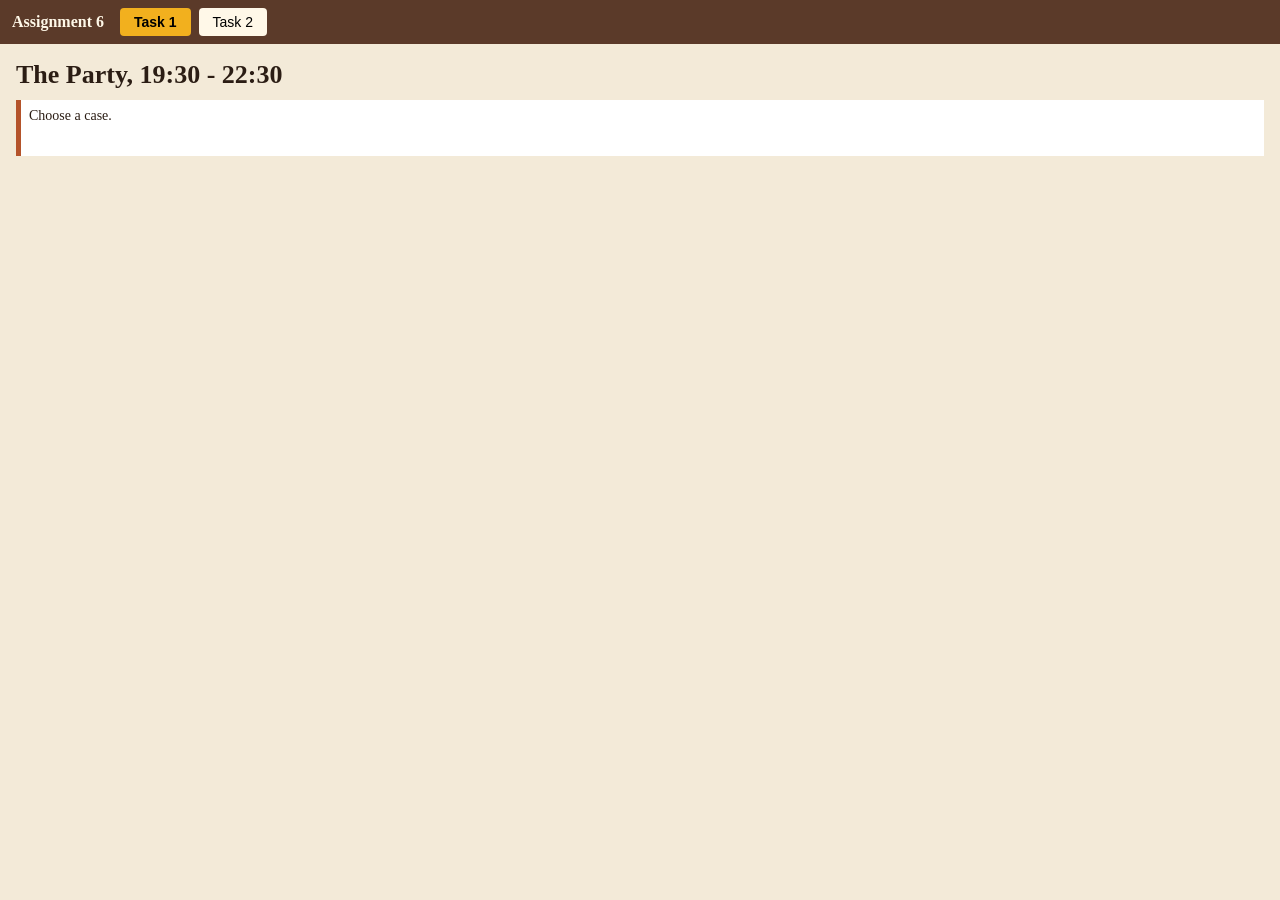
==== index.html @ 40dac2be "Add root index with Task 1 and Task 2 switcher" ====
<!DOCTYPE html>
<html lang="en">
<head>
<meta charset="utf-8">
<meta name="viewport" content="width=device-width, initial-scale=1">
<title>Assignment 6 - jQuery</title>
<style>
  html, body { height: 100%; margin: 0; }
  body { display: flex; flex-direction: column; font-family: Georgia, serif; background: #f3ead8; }
  #menu { padding: 8px 12px; background: #5b3a29; display: flex; gap: 8px; align-items: center; }
  #menu span { color: #fff8e8; margin-right: 8px; font-weight: bold; }
  #menu button { padding: 6px 14px; border: 0; border-radius: 4px; background: #fff8e8; cursor: pointer; font-size: 14px; }
  #menu button.active { background: #f2b01e; font-weight: bold; }
  #frame { flex: 1; width: 100%; border: 0; }
</style>
</head>
<body>
<div id="menu">
  <span>Assignment 6</span>
  <button data-page="Task1/index.html">Task 1</button>
  <button data-page="Task2/index.html">Task 2</button>
</div>
<iframe id="frame" title="Task"></iframe>

<script src="https://code.jquery.com/jquery-3.7.1.min.js"></script>
<script>
  function openTask(button) {
    $('#menu button').removeClass('active');
    button.addClass('active');
    $('#frame').attr('src', button.data('page'));
  }

  $('#menu button').on('click', function () {
    openTask($(this));
  });

  // open Task 1 first
  openTask($('#menu button').first());
</script>
</body>
</html>
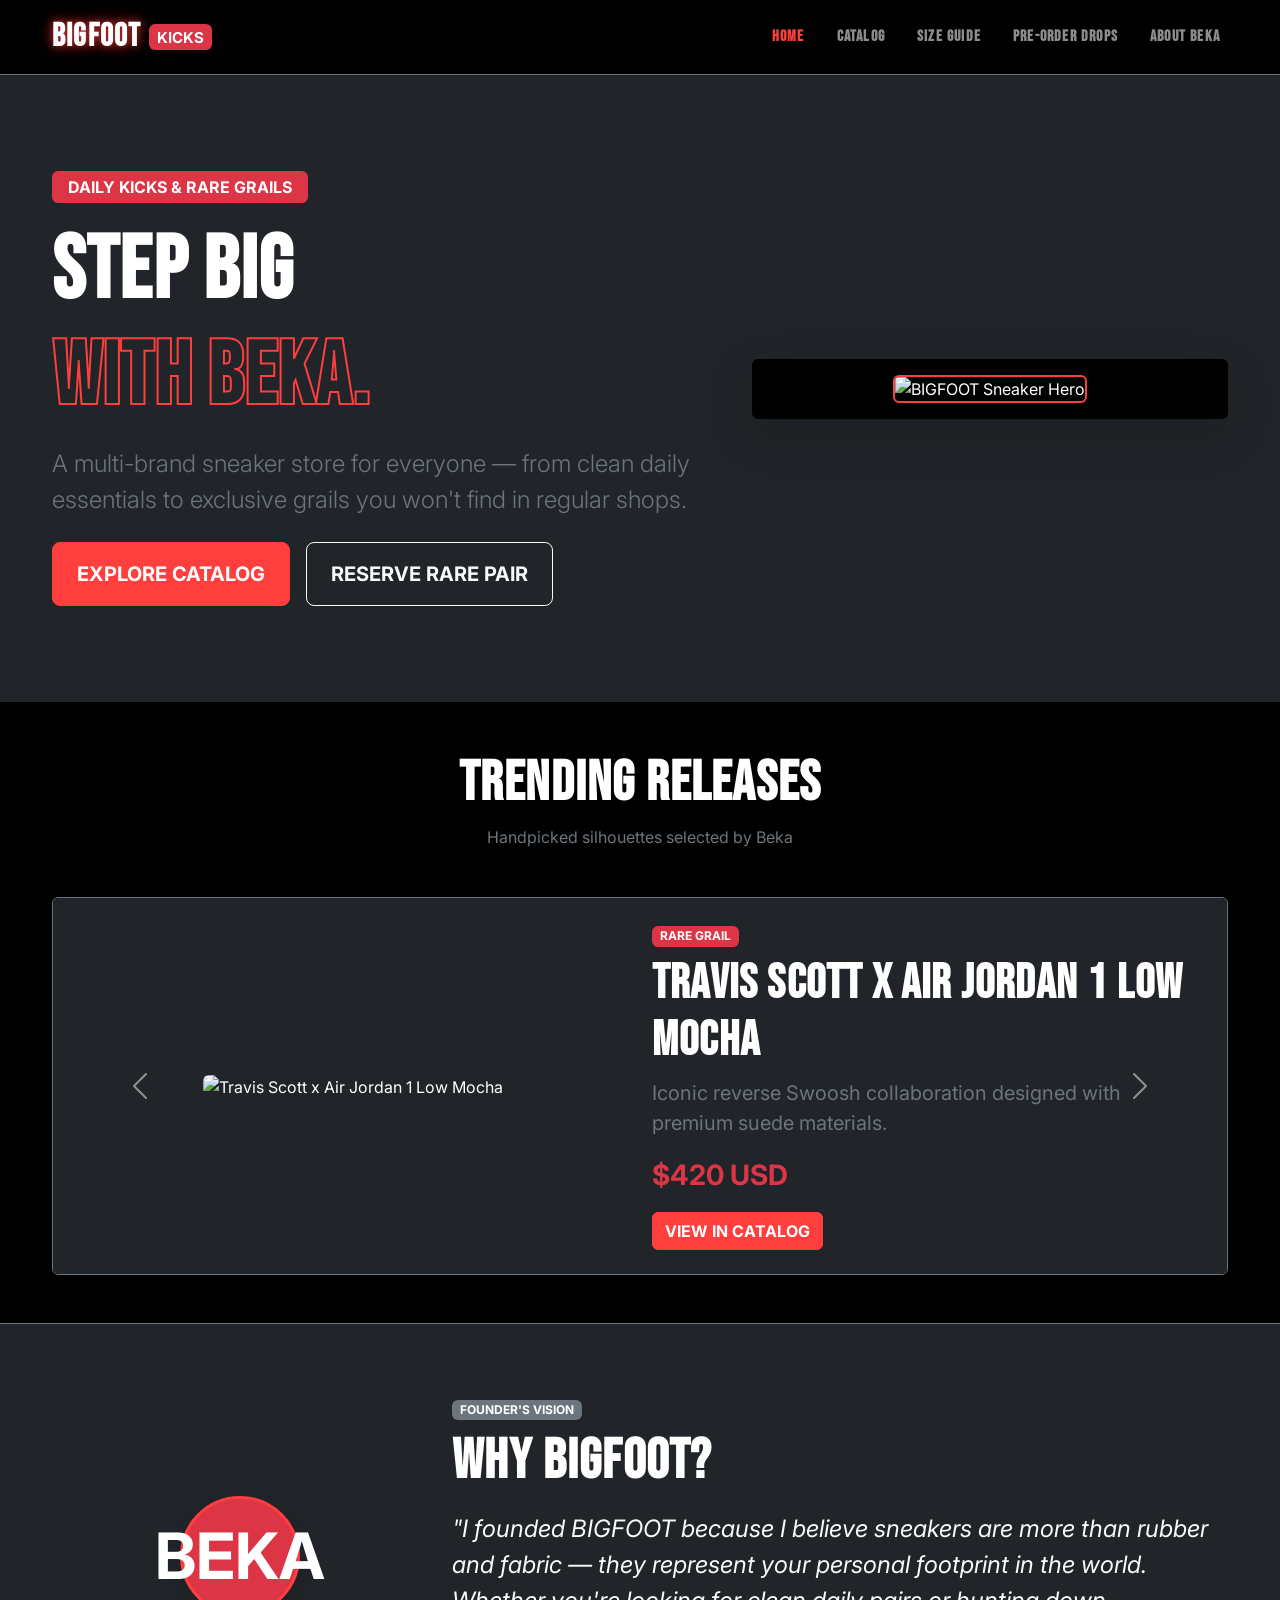
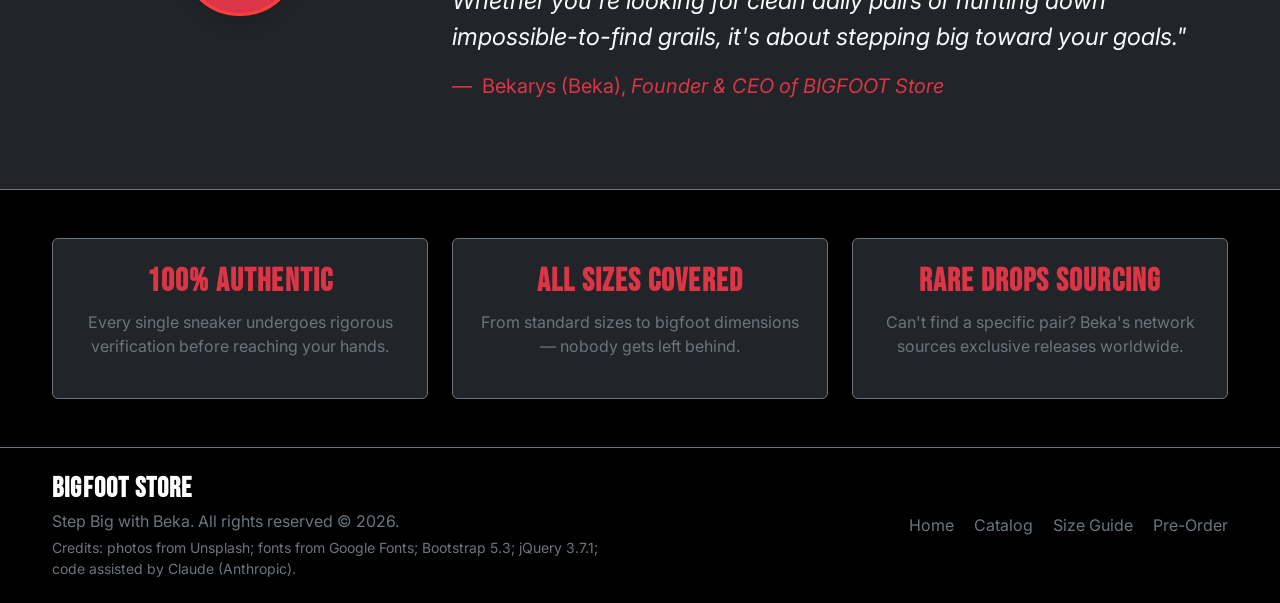
==== commit a230f911: "Final Endterm project: JS catalog, form validation and Easter Egg" ====
--- a/index.html
+++ b/index.html
@@ -1,41 +1,215 @@
 <!DOCTYPE html>
 <html lang="en">
 <head>
-<meta charset="utf-8">
-<meta name="viewport" content="width=device-width, initial-scale=1">
-<title>Assignment 6 - jQuery</title>
-<style>
-  html, body { height: 100%; margin: 0; }
-  body { display: flex; flex-direction: column; font-family: Georgia, serif; background: #f3ead8; }
-  #menu { padding: 8px 12px; background: #5b3a29; display: flex; gap: 8px; align-items: center; }
-  #menu span { color: #fff8e8; margin-right: 8px; font-weight: bold; }
-  #menu button { padding: 6px 14px; border: 0; border-radius: 4px; background: #fff8e8; cursor: pointer; font-size: 14px; }
-  #menu button.active { background: #f2b01e; font-weight: bold; }
-  #frame { flex: 1; width: 100%; border: 0; }
-</style>
+  <meta charset="UTF-8">
+  <meta name="viewport" content="width=device-width, initial-scale=1.0">
+  <title>BIGFOOT | Step Big with Beka</title>
+  <link href="https://cdn.jsdelivr.net/npm/bootstrap@5.3.3/dist/css/bootstrap.min.css" rel="stylesheet">
+  <link rel="preconnect" href="https://fonts.googleapis.com">
+  <link rel="preconnect" href="https://fonts.gstatic.com" crossorigin>
+  <link href="https://fonts.googleapis.com/css2?family=Bebas+Neue&family=Inter:wght@300;400;600;700&display=swap" rel="stylesheet">
+  <link rel="stylesheet" href="css/style.css">
 </head>
-<body>
-<div id="menu">
-  <span>Assignment 6</span>
-  <button data-page="Task1/index.html">Task 1</button>
-  <button data-page="Task2/index.html">Task 2</button>
-</div>
-<iframe id="frame" title="Task"></iframe>
-
-<script src="https://code.jquery.com/jquery-3.7.1.min.js"></script>
-<script>
-  function openTask(button) {
-    $('#menu button').removeClass('active');
-    button.addClass('active');
-    $('#frame').attr('src', button.data('page'));
-  }
-
-  $('#menu button').on('click', function () {
-    openTask($(this));
-  });
-
-  // open Task 1 first
-  openTask($('#menu button').first());
-</script>
+<body class="bg-dark text-white">
+
+  <header>
+    <nav class="navbar navbar-expand-lg navbar-dark bg-black sticky-top border-bottom border-secondary" aria-label="Main navigation">
+      <div class="container">
+        <a class="navbar-brand d-flex align-items-center gap-2" href="index.html">
+          <span class="fs-2 fw-bold text-uppercase brand-logo">BIGFOOT</span>
+          <span class="badge bg-danger text-uppercase px-2">Kicks</span>
+        </a>
+        <button class="navbar-toggler" type="button" data-bs-toggle="collapse" data-bs-target="#navbarNav" aria-controls="navbarNav" aria-expanded="false" aria-label="Toggle navigation">
+          <span class="navbar-toggler-icon"></span>
+        </button>
+        <div class="collapse navbar-collapse" id="navbarNav">
+          <ul class="navbar-nav ms-auto text-uppercase fw-semibold gap-lg-3">
+            <li class="nav-item">
+              <a class="nav-link active" href="index.html" aria-current="page">Home</a>
+            </li>
+            <li class="nav-item">
+              <a class="nav-link" href="catalog.html">Catalog</a>
+            </li>
+            <li class="nav-item">
+              <a class="nav-link" href="catalog.html#size-guide">Size Guide</a>
+            </li>
+            <li class="nav-item">
+              <a class="nav-link" href="catalog.html#preorder">Pre-Order Drops</a>
+            </li>
+            <li class="nav-item">
+              <a class="nav-link" href="#about-beka">About Beka</a>
+            </li>
+          </ul>
+        </div>
+      </div>
+    </nav>
+  </header>
+
+  <main>
+    <section class="hero-section py-5 text-white bg-dark">
+      <div class="container py-lg-5">
+        <div class="row align-items-center gy-4">
+          <div class="col-lg-7 text-center text-lg-start">
+            <span class="badge bg-danger text-uppercase px-3 py-2 mb-3 fs-6">Daily Kicks & Rare Grails</span>
+            <h1 class="display-1 fw-bold text-uppercase mb-3 hero-title">
+              Step Big <br><span class="text-stroke">with Beka.</span>
+            </h1>
+            <p class="lead mb-4 fs-4 text-secondary">
+              A multi-brand sneaker store for everyone — from clean daily essentials to exclusive grails you won't find in regular shops.
+            </p>
+            <div class="d-flex gap-3 justify-content-center justify-content-lg-start flex-wrap">
+              <a href="catalog.html" class="btn btn-danger btn-lg px-4 py-3 fw-bold text-uppercase">Explore Catalog</a>
+              <a href="catalog.html#preorder" class="btn btn-outline-light btn-lg px-4 py-3 fw-bold text-uppercase">Reserve Rare Pair</a>
+            </div>
+          </div>
+          <div class="col-lg-5 text-center">
+            <div class="hero-img-box p-3 rounded shadow-lg bg-black">
+              <img src="https://images.unsplash.com/photo-1542291026-7eec264c27ff?auto=format&fit=crop&w=800&q=80" alt="BIGFOOT Sneaker Hero" class="img-fluid rounded hero-img">
+            </div>
+          </div>
+        </div>
+      </div>
+    </section>
+
+    <section class="py-5 bg-black text-white">
+      <div class="container">
+        <div class="text-center mb-5">
+          <h2 class="display-4 text-uppercase fw-bold">Trending Releases</h2>
+          <p class="text-secondary">Handpicked silhouettes selected by Beka</p>
+        </div>
+
+        <div id="featuredCarousel" class="carousel slide" data-bs-ride="carousel">
+          <div class="carousel-inner rounded border border-secondary">
+
+            <div class="carousel-item active p-4 bg-dark">
+              <div class="row align-items-center">
+                <div class="col-md-6 text-center">
+                  <img src="https://images.unsplash.com/photo-1511556532299-8f662fc26c06?auto=format&fit=crop&w=700&q=80" class="img-fluid rounded carousel-img" alt="Travis Scott x Air Jordan 1 Low Mocha">
+                </div>
+                <div class="col-md-6 mt-3 mt-md-0">
+                  <span class="badge bg-danger mb-2 text-uppercase">RARE GRAIL</span>
+                  <h3 class="display-5 fw-bold text-uppercase">Travis Scott x Air Jordan 1 Low Mocha</h3>
+                  <p class="text-secondary fs-5">Iconic reverse Swoosh collaboration designed with premium suede materials.</p>
+                  <p class="fs-3 fw-bold text-danger">$420 USD</p>
+                  <a href="catalog.html" class="btn btn-danger fw-bold text-uppercase">View in Catalog</a>
+                </div>
+              </div>
+            </div>
+
+            <div class="carousel-item p-4 bg-dark">
+              <div class="row align-items-center">
+                <div class="col-md-6 text-center">
+                  <img src="https://images.unsplash.com/photo-1539185441755-769473a23570?auto=format&fit=crop&w=700&q=80" class="img-fluid rounded carousel-img" alt="New Balance 9060 Sea Salt">
+                </div>
+                <div class="col-md-6 mt-3 mt-md-0">
+                  <span class="badge bg-warning text-dark mb-2 text-uppercase">TRENDING NOW</span>
+                  <h3 class="display-5 fw-bold text-uppercase">New Balance 9060 Sea Salt</h3>
+                  <p class="text-secondary fs-5">Futuristic chunky silhouette delivering unmatched daily cushioning and style.</p>
+                  <p class="fs-3 fw-bold text-danger">$180 USD</p>
+                  <a href="catalog.html" class="btn btn-danger fw-bold text-uppercase">View in Catalog</a>
+                </div>
+              </div>
+            </div>
+
+            <div class="carousel-item p-4 bg-dark">
+              <div class="row align-items-center">
+                <div class="col-md-6 text-center">
+                  <img src="https://images.unsplash.com/photo-1597045566677-8cf032ed6634?auto=format&fit=crop&w=700&q=80" class="img-fluid rounded carousel-img" alt="Nike Dunk Low Retro Panda">
+                </div>
+                <div class="col-md-6 mt-3 mt-md-0">
+                  <span class="badge bg-secondary mb-2 text-uppercase">DAILY ESSENTIAL</span>
+                  <h3 class="display-5 fw-bold text-uppercase">Nike Dunk Low Retro Panda</h3>
+                  <p class="text-secondary fs-5">The ultimate black-and-white staple designed to fit any streetwear outfit.</p>
+                  <p class="fs-3 fw-bold text-danger">$130 USD</p>
+                  <a href="catalog.html" class="btn btn-danger fw-bold text-uppercase">View in Catalog</a>
+                </div>
+              </div>
+            </div>
+          </div>
+
+          <button class="carousel-control-prev" type="button" data-bs-target="#featuredCarousel" data-bs-slide="prev">
+            <span class="carousel-control-prev-icon" aria-hidden="true"></span>
+            <span class="visually-hidden">Previous</span>
+          </button>
+          <button class="carousel-control-next" type="button" data-bs-target="#featuredCarousel" data-bs-slide="next">
+            <span class="carousel-control-next-icon" aria-hidden="true"></span>
+            <span class="visually-hidden">Next</span>
+          </button>
+        </div>
+      </div>
+    </section>
+
+    <section id="about-beka" class="py-5 bg-dark text-white border-top border-bottom border-secondary">
+      <div class="container py-4">
+        <div class="row align-items-center gy-4">
+          <div class="col-md-4 text-center">
+            <div class="founder-avatar rounded-circle mx-auto d-flex align-items-center justify-content-center bg-danger text-white display-3 fw-bold shadow" role="img" aria-label="Beka, founder of BIGFOOT">
+              BEKA
+            </div>
+          </div>
+          <div class="col-md-8">
+            <span class="badge bg-secondary text-uppercase mb-2">Founder's Vision</span>
+            <h2 class="display-4 text-uppercase fw-bold mb-3">Why BIGFOOT?</h2>
+            <blockquote class="blockquote">
+              <p class="fs-4 fst-italic text-light">
+                "I founded BIGFOOT because I believe sneakers are more than rubber and fabric — they represent your personal footprint in the world. Whether you're looking for clean daily pairs or hunting down impossible-to-find grails, it's about stepping big toward your goals."
+              </p>
+              <footer class="blockquote-footer text-danger mt-2 fs-5">
+                Bekarys (Beka), <cite title="Source Title">Founder & CEO of BIGFOOT Store</cite>
+              </footer>
+            </blockquote>
+          </div>
+        </div>
+      </div>
+    </section>
+
+    <section class="py-5 bg-black text-white">
+      <div class="container">
+        <h2 class="visually-hidden">Why shop with us</h2>
+        <div class="row g-4 text-center">
+          <div class="col-md-4">
+            <div class="p-4 bg-dark rounded border border-secondary h-100 feature-card">
+              <h3 class="fs-2 text-uppercase text-danger fw-bold">100% Authentic</h3>
+              <p class="text-secondary">Every single sneaker undergoes rigorous verification before reaching your hands.</p>
+            </div>
+          </div>
+          <div class="col-md-4">
+            <div class="p-4 bg-dark rounded border border-secondary h-100 feature-card">
+              <h3 class="fs-2 text-uppercase text-danger fw-bold">All Sizes Covered</h3>
+              <p class="text-secondary">From standard sizes to bigfoot dimensions — nobody gets left behind.</p>
+            </div>
+          </div>
+          <div class="col-md-4">
+            <div class="p-4 bg-dark rounded border border-secondary h-100 feature-card">
+              <h3 class="fs-2 text-uppercase text-danger fw-bold">Rare Drops Sourcing</h3>
+              <p class="text-secondary">Can't find a specific pair? Beka's network sources exclusive releases worldwide.</p>
+            </div>
+          </div>
+        </div>
+      </div>
+    </section>
+  </main>
+
+  <footer class="bg-black text-white border-top border-secondary py-4">
+    <div class="container text-center text-md-start">
+      <div class="row gy-3 align-items-center">
+        <div class="col-md-6">
+          <h2 class="text-uppercase fw-bold fs-3 mb-1">BIGFOOT Store</h2>
+          <p class="text-secondary mb-1">Step Big with Beka. All rights reserved &copy; 2026.</p>
+          <p class="text-secondary small mb-0">Credits: photos from Unsplash; fonts from Google Fonts; Bootstrap 5.3; jQuery 3.7.1; code assisted by Claude (Anthropic).</p>
+        </div>
+        <div class="col-md-6 text-md-end">
+          <a href="index.html" class="text-secondary text-decoration-none me-3">Home</a>
+          <a href="catalog.html" class="text-secondary text-decoration-none me-3">Catalog</a>
+          <a href="catalog.html#size-guide" class="text-secondary text-decoration-none me-3">Size Guide</a>
+          <a href="catalog.html#preorder" class="text-secondary text-decoration-none">Pre-Order</a>
+        </div>
+      </div>
+    </div>
+  </footer>
+
+  <script src="https://cdn.jsdelivr.net/npm/bootstrap@5.3.3/dist/js/bootstrap.bundle.min.js"></script>
+  <script src="https://code.jquery.com/jquery-3.7.1.min.js"></script>
+  <script src="js/effects.js"></script>
 </body>
 </html>
--- a/css/style.css
+++ b/css/style.css
@@ -0,0 +1,117 @@
+:root {
+  --bg-black: #0d0d0d;
+  --bg-dark: #161616;
+  --accent-red: #ff3e3e;
+  --text-muted: #a0a0a0;
+  --font-heading: 'Bebas Neue', sans-serif;
+  --font-body: 'Inter', sans-serif;
+}
+
+body { font-family: var(--font-body); }
+h1, h2, h3, h4, .brand-logo, .nav-link { font-family: var(--font-heading); letter-spacing: 1.2px; }
+section[id] { scroll-margin-top: 80px; }
+::selection { background: var(--accent-red); color: #fff; }
+::-webkit-scrollbar { width: 8px; }
+::-webkit-scrollbar-track { background: var(--bg-black); }
+::-webkit-scrollbar-thumb { background: #2a2a2a; border-radius: 4px; }
+::-webkit-scrollbar-thumb:hover { background: var(--accent-red); }
+
+/* Focus */
+a:focus-visible, button:focus-visible, .form-check-input:focus-visible {
+  outline: 3px solid var(--accent-red);
+  outline-offset: 2px;
+}
+.form-control:focus, .form-select:focus {
+  border-color: var(--accent-red);
+  box-shadow: 0 0 0 0.25rem rgba(255, 62, 62, 0.25);
+}
+
+/* Buttons */
+.btn { transition: transform 0.2s ease, box-shadow 0.2s ease, background-color 0.2s ease; }
+.btn:hover { transform: translateY(-2px); box-shadow: 0 6px 14px rgba(255, 62, 62, 0.3); }
+.btn:active { transform: translateY(0); }
+.btn-danger { background: var(--accent-red); border-color: var(--accent-red); }
+.btn-danger:hover { background: #d82f2f; border-color: #d82f2f; }
+.btn-outline-light:hover { background: var(--accent-red); border-color: var(--accent-red); color: #fff; }
+
+/* Nav and hero */
+.nav-link { transition: color 0.3s ease; }
+.nav-link:hover, .nav-link.active { color: var(--accent-red) !important; }
+.text-stroke { color: transparent; -webkit-text-stroke: 2px var(--accent-red); }
+@keyframes floatSneaker {
+  0%, 100% { transform: translateY(0) rotate(0deg); }
+  50% { transform: translateY(-12px) rotate(-2deg); }
+}
+.hero-img { max-height: 420px; object-fit: cover; border: 2px solid var(--accent-red); animation: floatSneaker 4s ease-in-out infinite; transition: filter 0.3s ease; }
+.hero-img:hover { filter: drop-shadow(0 0 15px rgba(255, 62, 62, 0.6)); }
+.founder-avatar { width: 120px; height: 120px; border: 3px solid var(--accent-red); }
+.carousel-img { max-height: 280px; object-fit: cover; }
+
+/* Catalog */
+.sneaker-grid { display: grid; grid-template-columns: repeat(auto-fill, minmax(260px, 1fr)); gap: 1.5rem; }
+.sneaker-card { transition: transform 0.3s ease, box-shadow 0.3s ease, border-color 0.3s ease; }
+.sneaker-card:hover { transform: translateY(-6px); box-shadow: 0 10px 20px rgba(255, 62, 62, 0.25); border-color: var(--accent-red) !important; }
+.product-img { height: 200px; width: 100%; object-fit: cover; }
+.empty-state { border: 2px dashed #333; border-radius: 0.5rem; padding: 3rem 1rem; text-align: center; }
+.empty-state[hidden] { display: none; }
+
+/* Reserve list */
+.cart-box { background: var(--bg-dark); border: 1px solid #333; border-radius: 0.5rem; padding: 1rem; }
+.cart-item { padding: 0.5rem 0; border-bottom: 1px solid #262626; flex-wrap: wrap; }
+
+/* Form */
+.max-width-form { max-width: 650px; }
+.form-control.is-invalid, .form-select.is-invalid { border-color: var(--accent-red); background-image: none; }
+.invalid-feedback { color: #ff7b7b; font-size: 0.875rem; }
+#formSuccess { display: none; border: 1px solid #2ecc71; background: rgba(46, 204, 113, 0.12); color: #8dffb8; border-radius: 0.5rem; padding: 1rem; margin-bottom: 1rem; }
+
+/* FAQ and toast */
+.faq-q { width: 100%; text-align: left; background: var(--bg-dark); color: #fff; border: 1px solid #333; border-radius: 0.5rem; padding: 0.9rem 1rem; font-weight: 600; transition: border-color 0.2s ease, color 0.2s ease; }
+.faq-q:hover, .faq-q[aria-expanded="true"] { border-color: var(--accent-red); color: var(--accent-red); }
+.faq-a { display: none; padding: 0.9rem 1rem; color: var(--text-muted); }
+#toast { display: none; position: fixed; bottom: 1.5rem; right: 1rem; left: 1rem; max-width: 420px; margin-left: auto; z-index: 2000; background: var(--accent-red); color: #fff; font-weight: 600; padding: 0.8rem 1rem; border-radius: 0.5rem; box-shadow: 0 8px 24px rgba(0, 0, 0, 0.5); }
+
+@media (prefers-reduced-motion: reduce) {
+  .hero-img { animation: none; }
+  .btn, .sneaker-card { transition: none; }
+}
+@media (max-width: 575.98px) {
+  .hero-title { font-size: 2.8rem !important; }
+  .btn-lg { padding: 0.6rem 1.2rem !important; font-size: 0.9rem !important; }
+  .founder-avatar { width: 90px; height: 90px; font-size: 2rem; }
+}
+@media (min-width: 768px) and (max-width: 1023.98px) {
+  .hero-title { font-size: 4rem; }
+  .sneaker-grid { grid-template-columns: repeat(2, 1fr); }
+}
+@media (min-width: 1280px) {
+  .container { max-width: 1200px; }
+  .hero-title { font-size: 5.5rem; }
+  .sneaker-grid { grid-template-columns: repeat(4, 1fr); }
+}
+.brand-logo {
+  text-shadow: 0 0 10px rgba(255, 62, 62, 0.8), 0 0 20px rgba(255, 62, 62, 0.4);
+}
+
+.reserve-btn {
+  position: relative;
+  overflow: hidden;
+  transition: box-shadow 0.2s ease;
+}
+
+.reserve-btn:hover {
+  background-color: var(--accent-red) !important;
+  color: #fff !important;
+  border-color: var(--accent-red) !important;
+  box-shadow: 0 0 15px rgba(255, 62, 62, 0.6);
+  animation: hype-glitch 0.3s infinite;
+}
+
+@keyframes hype-glitch {
+  0% { transform: translate(0) skew(0deg); }
+  20% { transform: translate(-2px, 1px) skew(-5deg); }
+  40% { transform: translate(2px, -1px) skew(5deg); }
+  60% { transform: translate(-1px, 2px) skew(-2deg); }
+  80% { transform: translate(1px, -2px) skew(2deg); }
+  100% { transform: translate(0) skew(0deg); }
+}
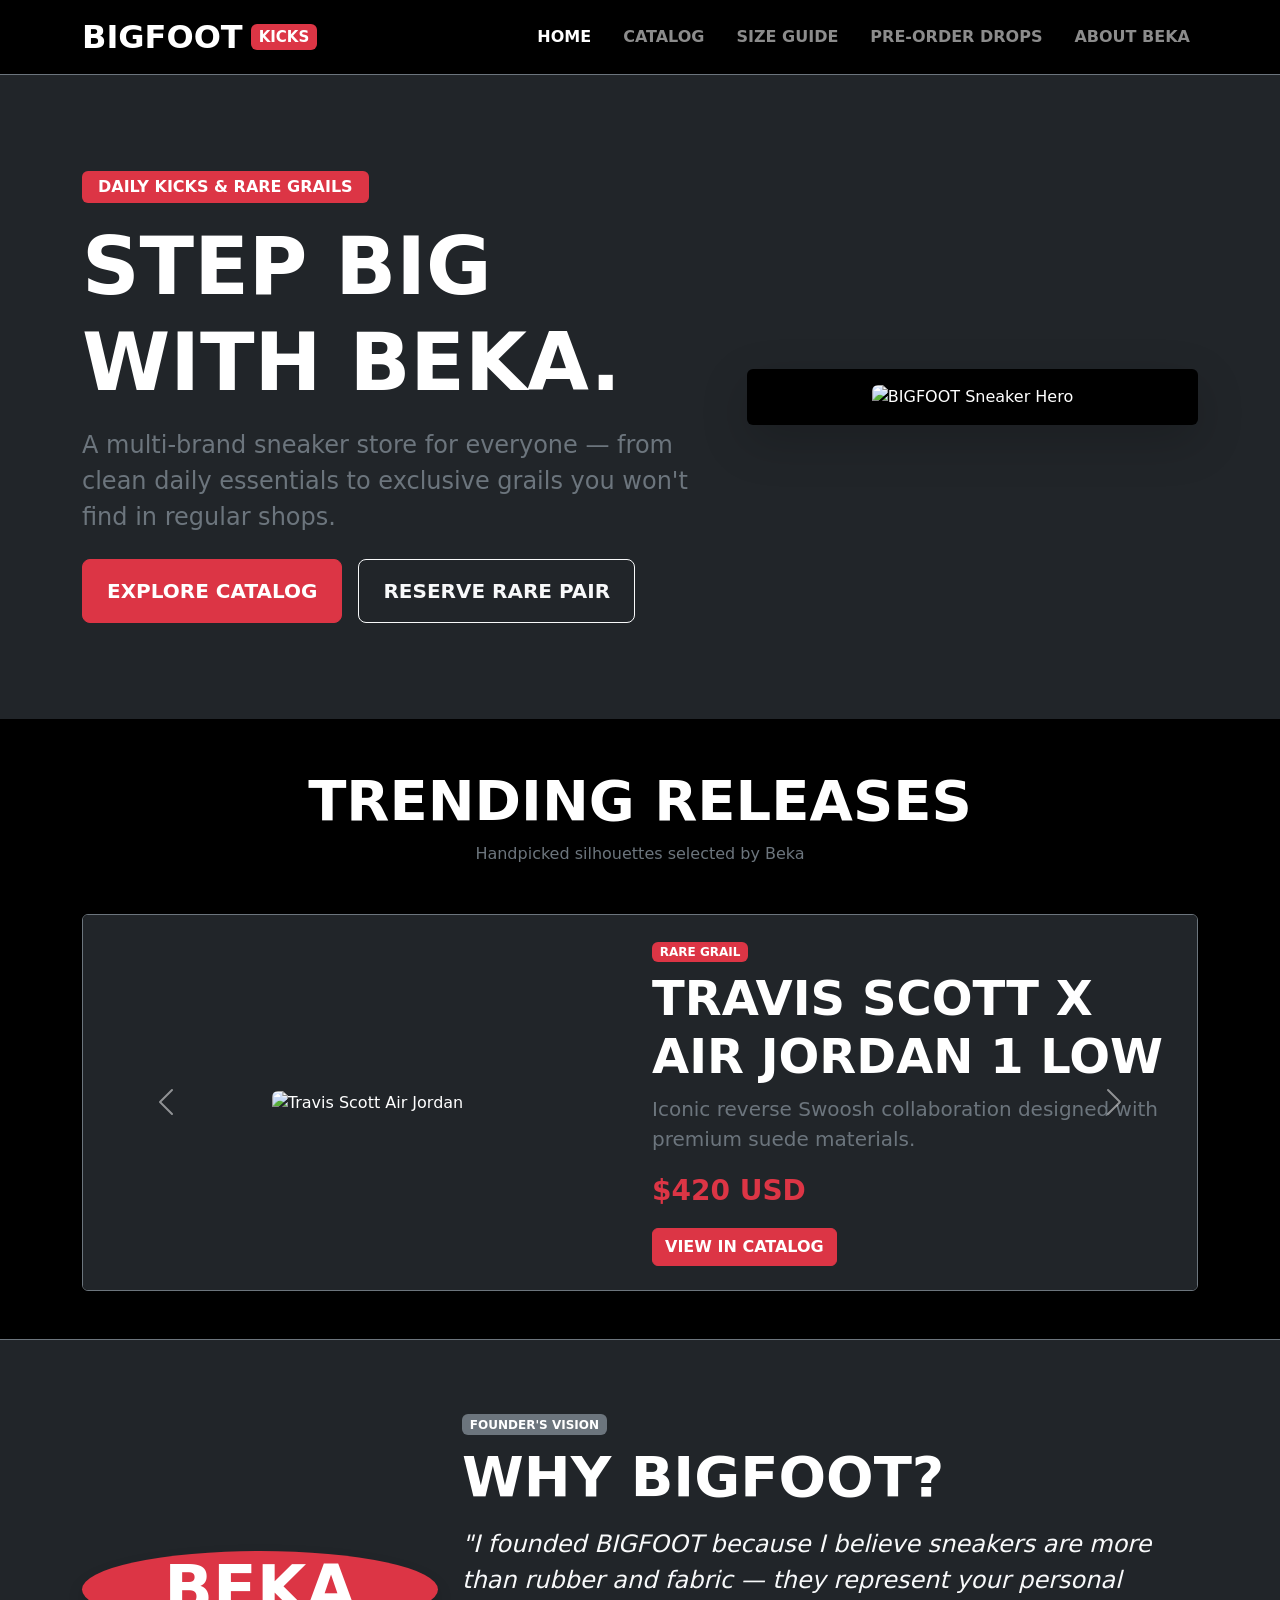
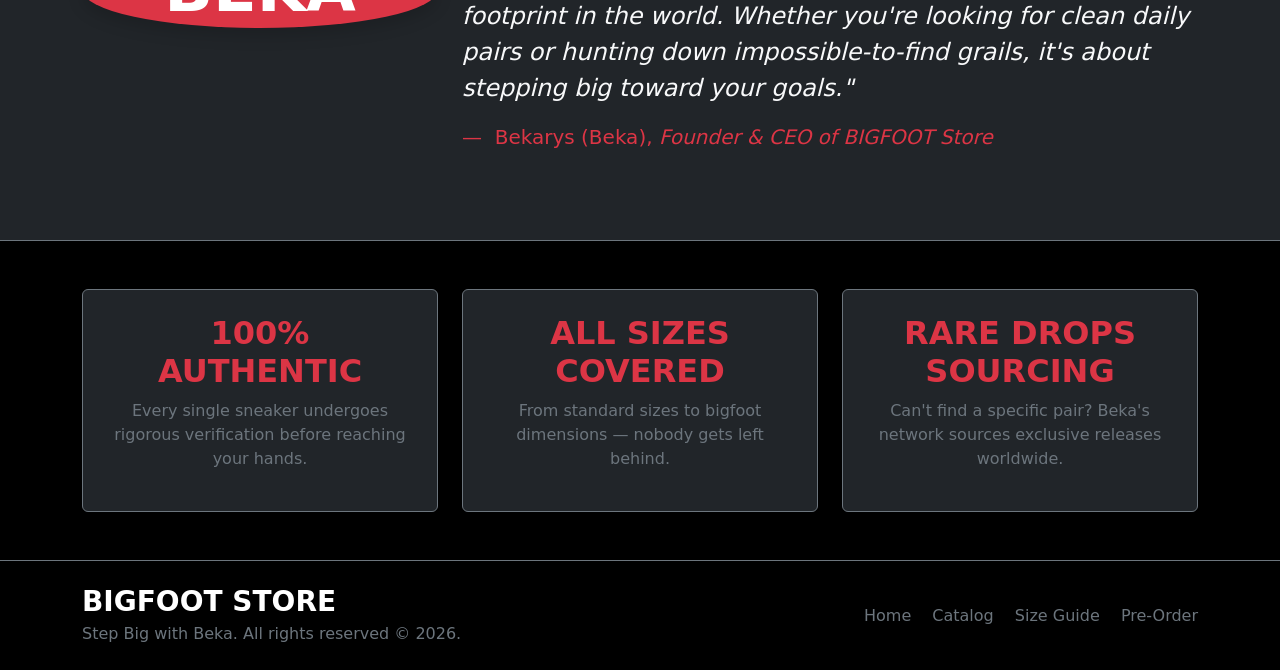
==== commit de33cc48: "Endka" ====
--- a/index.html
+++ b/index.html
@@ -8,12 +8,12 @@
   <link rel="preconnect" href="https://fonts.googleapis.com">
   <link rel="preconnect" href="https://fonts.gstatic.com" crossorigin>
   <link href="https://fonts.googleapis.com/css2?family=Bebas+Neue&family=Inter:wght@300;400;600;700&display=swap" rel="stylesheet">
-  <link rel="stylesheet" href="css/style.css">
+  <link rel="stylesheet" href="style.css">
 </head>
 <body class="bg-dark text-white">
 
   <header>
-    <nav class="navbar navbar-expand-lg navbar-dark bg-black sticky-top border-bottom border-secondary" aria-label="Main navigation">
+    <nav class="navbar navbar-expand-lg navbar-dark bg-black sticky-top border-bottom border-secondary">
       <div class="container">
         <a class="navbar-brand d-flex align-items-center gap-2" href="index.html">
           <span class="fs-2 fw-bold text-uppercase brand-logo">BIGFOOT</span>
@@ -25,7 +25,7 @@
         <div class="collapse navbar-collapse" id="navbarNav">
           <ul class="navbar-nav ms-auto text-uppercase fw-semibold gap-lg-3">
             <li class="nav-item">
-              <a class="nav-link active" href="index.html" aria-current="page">Home</a>
+              <a class="nav-link active" href="index.html">Home</a>
             </li>
             <li class="nav-item">
               <a class="nav-link" href="catalog.html">Catalog</a>
@@ -80,15 +80,15 @@
 
         <div id="featuredCarousel" class="carousel slide" data-bs-ride="carousel">
           <div class="carousel-inner rounded border border-secondary">
-
+            
             <div class="carousel-item active p-4 bg-dark">
               <div class="row align-items-center">
                 <div class="col-md-6 text-center">
-                  <img src="https://images.unsplash.com/photo-1511556532299-8f662fc26c06?auto=format&fit=crop&w=700&q=80" class="img-fluid rounded carousel-img" alt="Travis Scott x Air Jordan 1 Low Mocha">
+                  <img src="https://images.unsplash.com/photo-1511556532299-8f662fc26c06?auto=format&fit=crop&w=700&q=80" class="img-fluid rounded carousel-img" alt="Travis Scott Air Jordan">
                 </div>
                 <div class="col-md-6 mt-3 mt-md-0">
                   <span class="badge bg-danger mb-2 text-uppercase">RARE GRAIL</span>
-                  <h3 class="display-5 fw-bold text-uppercase">Travis Scott x Air Jordan 1 Low Mocha</h3>
+                  <h3 class="display-5 fw-bold text-uppercase">Travis Scott x Air Jordan 1 Low</h3>
                   <p class="text-secondary fs-5">Iconic reverse Swoosh collaboration designed with premium suede materials.</p>
                   <p class="fs-3 fw-bold text-danger">$420 USD</p>
                   <a href="catalog.html" class="btn btn-danger fw-bold text-uppercase">View in Catalog</a>
@@ -99,7 +99,7 @@
             <div class="carousel-item p-4 bg-dark">
               <div class="row align-items-center">
                 <div class="col-md-6 text-center">
-                  <img src="https://images.unsplash.com/photo-1539185441755-769473a23570?auto=format&fit=crop&w=700&q=80" class="img-fluid rounded carousel-img" alt="New Balance 9060 Sea Salt">
+                  <img src="https://images.unsplash.com/photo-1539185441755-769473a23570?auto=format&fit=crop&w=700&q=80" class="img-fluid rounded carousel-img" alt="New Balance 9060">
                 </div>
                 <div class="col-md-6 mt-3 mt-md-0">
                   <span class="badge bg-warning text-dark mb-2 text-uppercase">TRENDING NOW</span>
@@ -114,7 +114,7 @@
             <div class="carousel-item p-4 bg-dark">
               <div class="row align-items-center">
                 <div class="col-md-6 text-center">
-                  <img src="https://images.unsplash.com/photo-1597045566677-8cf032ed6634?auto=format&fit=crop&w=700&q=80" class="img-fluid rounded carousel-img" alt="Nike Dunk Low Retro Panda">
+                  <img src="https://images.unsplash.com/photo-1597045566677-8cf032ed6634?auto=format&fit=crop&w=700&q=80" class="img-fluid rounded carousel-img" alt="Nike Dunk Low">
                 </div>
                 <div class="col-md-6 mt-3 mt-md-0">
                   <span class="badge bg-secondary mb-2 text-uppercase">DAILY ESSENTIAL</span>
@@ -143,7 +143,7 @@
       <div class="container py-4">
         <div class="row align-items-center gy-4">
           <div class="col-md-4 text-center">
-            <div class="founder-avatar rounded-circle mx-auto d-flex align-items-center justify-content-center bg-danger text-white display-3 fw-bold shadow" role="img" aria-label="Beka, founder of BIGFOOT">
+            <div class="founder-avatar rounded-circle mx-auto d-flex align-items-center justify-content-center bg-danger text-white display-3 fw-bold shadow">
               BEKA
             </div>
           </div>
@@ -165,7 +165,6 @@
 
     <section class="py-5 bg-black text-white">
       <div class="container">
-        <h2 class="visually-hidden">Why shop with us</h2>
         <div class="row g-4 text-center">
           <div class="col-md-4">
             <div class="p-4 bg-dark rounded border border-secondary h-100 feature-card">
@@ -194,9 +193,8 @@
     <div class="container text-center text-md-start">
       <div class="row gy-3 align-items-center">
         <div class="col-md-6">
-          <h2 class="text-uppercase fw-bold fs-3 mb-1">BIGFOOT Store</h2>
-          <p class="text-secondary mb-1">Step Big with Beka. All rights reserved &copy; 2026.</p>
-          <p class="text-secondary small mb-0">Credits: photos from Unsplash; fonts from Google Fonts; Bootstrap 5.3; jQuery 3.7.1; code assisted by Claude (Anthropic).</p>
+          <h4 class="text-uppercase fw-bold fs-3 mb-1">BIGFOOT Store</h4>
+          <p class="text-secondary mb-0">Step Big with Beka. All rights reserved &copy; 2026.</p>
         </div>
         <div class="col-md-6 text-md-end">
           <a href="index.html" class="text-secondary text-decoration-none me-3">Home</a>
@@ -209,7 +207,5 @@
   </footer>
 
   <script src="https://cdn.jsdelivr.net/npm/bootstrap@5.3.3/dist/js/bootstrap.bundle.min.js"></script>
-  <script src="https://code.jquery.com/jquery-3.7.1.min.js"></script>
-  <script src="js/effects.js"></script>
 </body>
 </html>
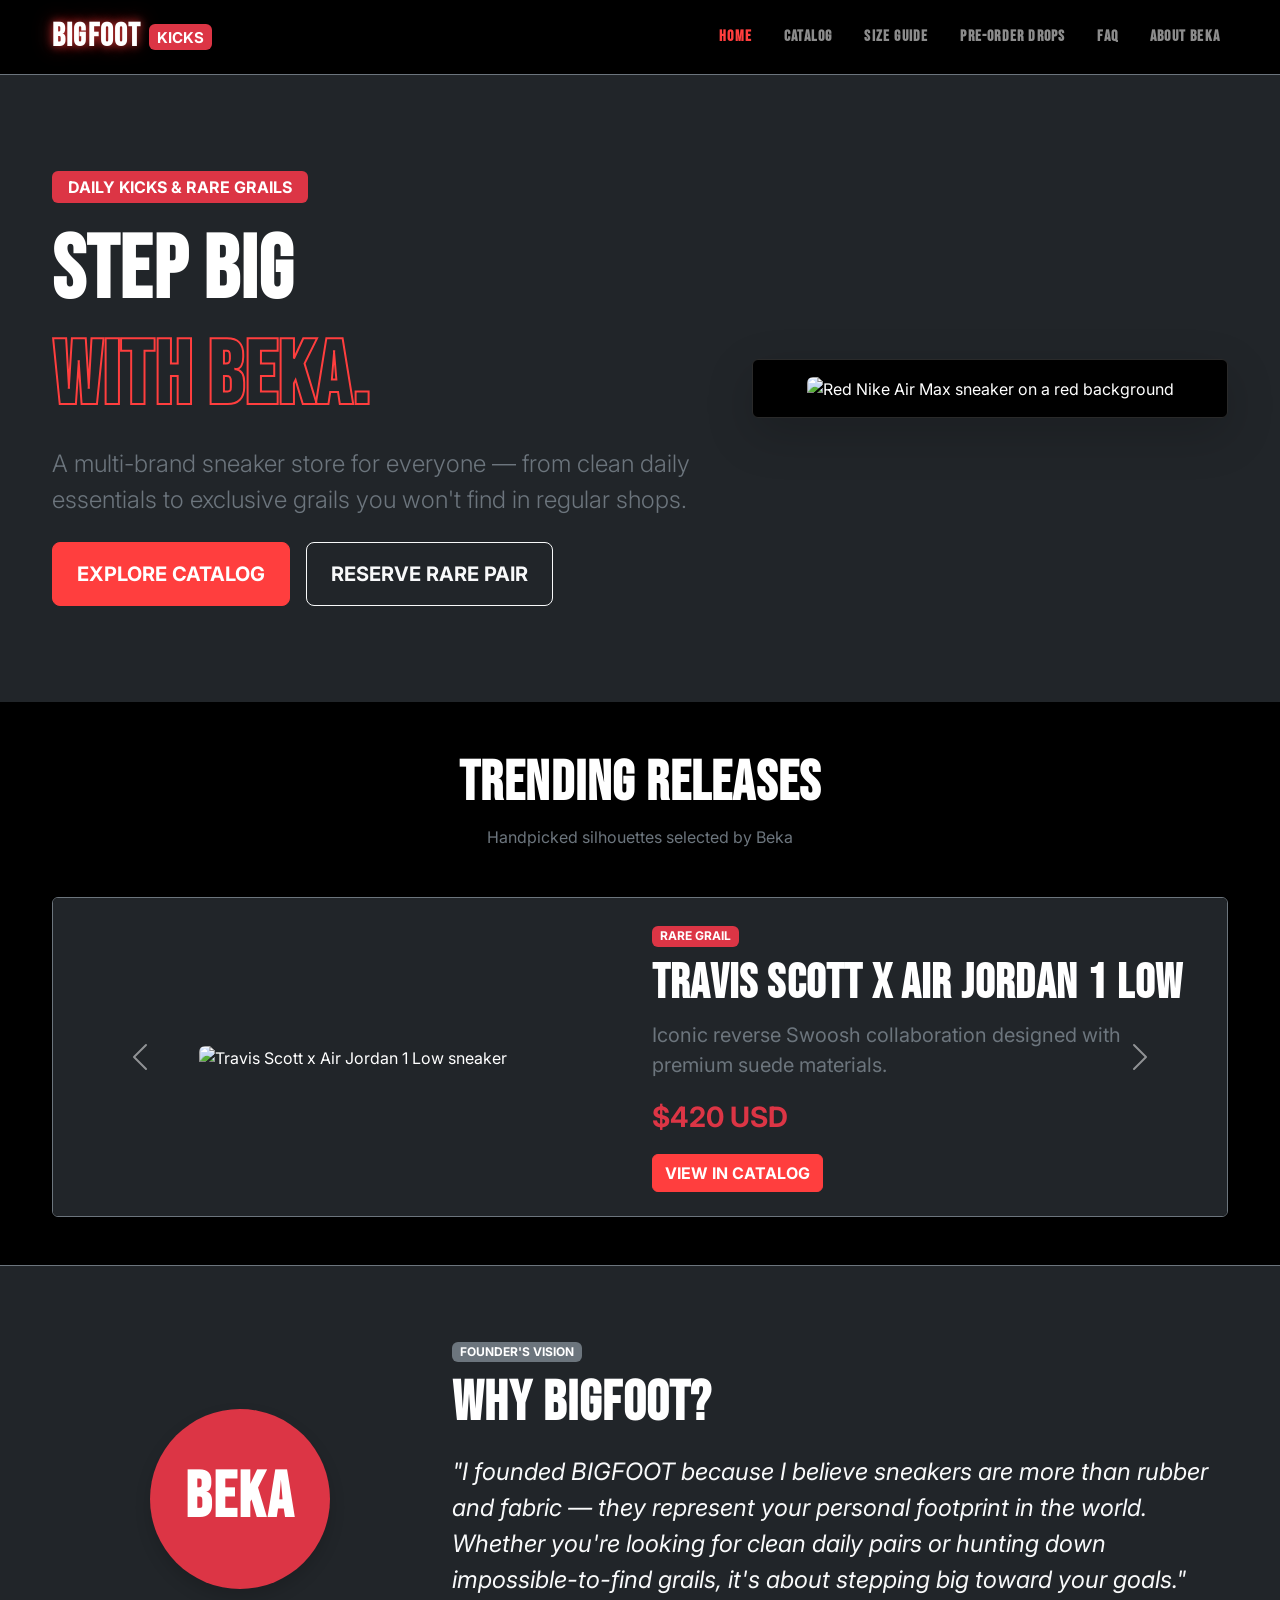
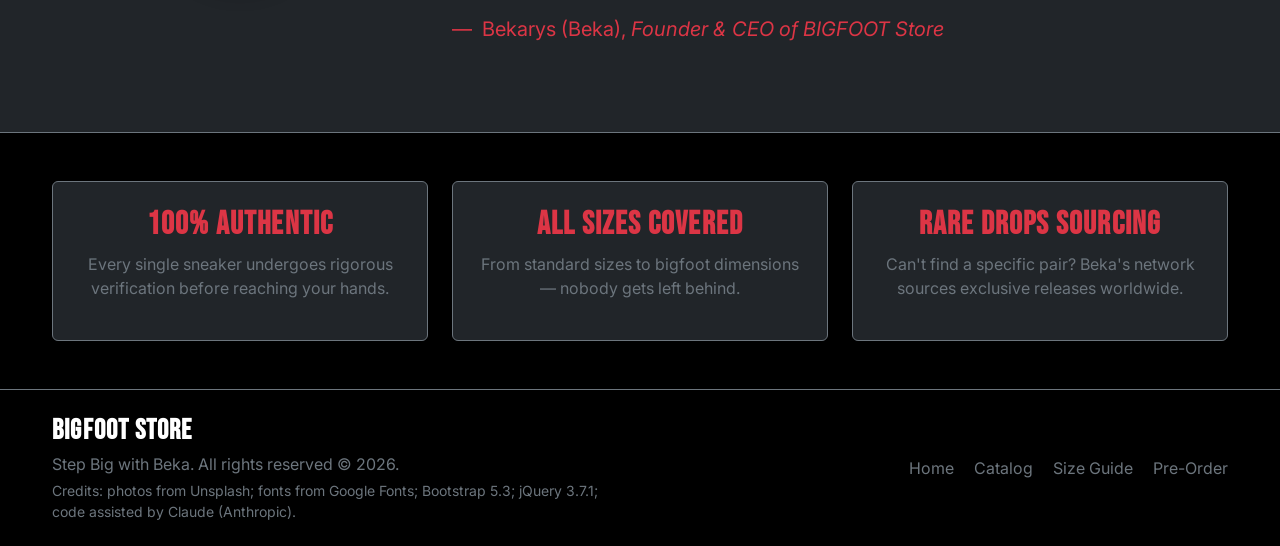
==== commit b21d867d: "Final fixes: cart sync, form validation, nav, accessibility, removed custom cursor" ====
--- a/index.html
+++ b/index.html
@@ -8,12 +8,12 @@
   <link rel="preconnect" href="https://fonts.googleapis.com">
   <link rel="preconnect" href="https://fonts.gstatic.com" crossorigin>
   <link href="https://fonts.googleapis.com/css2?family=Bebas+Neue&family=Inter:wght@300;400;600;700&display=swap" rel="stylesheet">
-  <link rel="stylesheet" href="style.css">
+  <link rel="stylesheet" href="css/style.css">
 </head>
 <body class="bg-dark text-white">
 
   <header>
-    <nav class="navbar navbar-expand-lg navbar-dark bg-black sticky-top border-bottom border-secondary">
+    <nav class="navbar navbar-expand-lg navbar-dark bg-black sticky-top border-bottom border-secondary" aria-label="Main navigation">
       <div class="container">
         <a class="navbar-brand d-flex align-items-center gap-2" href="index.html">
           <span class="fs-2 fw-bold text-uppercase brand-logo">BIGFOOT</span>
@@ -24,21 +24,12 @@
         </button>
         <div class="collapse navbar-collapse" id="navbarNav">
           <ul class="navbar-nav ms-auto text-uppercase fw-semibold gap-lg-3">
-            <li class="nav-item">
-              <a class="nav-link active" href="index.html">Home</a>
-            </li>
-            <li class="nav-item">
-              <a class="nav-link" href="catalog.html">Catalog</a>
-            </li>
-            <li class="nav-item">
-              <a class="nav-link" href="catalog.html#size-guide">Size Guide</a>
-            </li>
-            <li class="nav-item">
-              <a class="nav-link" href="catalog.html#preorder">Pre-Order Drops</a>
-            </li>
-            <li class="nav-item">
-              <a class="nav-link" href="#about-beka">About Beka</a>
-            </li>
+            <li class="nav-item"><a class="nav-link active" href="index.html" aria-current="page">Home</a></li>
+            <li class="nav-item"><a class="nav-link" href="catalog.html">Catalog</a></li>
+            <li class="nav-item"><a class="nav-link" href="catalog.html#size-guide">Size Guide</a></li>
+            <li class="nav-item"><a class="nav-link" href="catalog.html#preorder">Pre-Order Drops</a></li>
+            <li class="nav-item"><a class="nav-link" href="catalog.html#faq">FAQ</a></li>
+            <li class="nav-item"><a class="nav-link" href="#about-beka">About Beka</a></li>
           </ul>
         </div>
       </div>
@@ -50,7 +41,7 @@
       <div class="container py-lg-5">
         <div class="row align-items-center gy-4">
           <div class="col-lg-7 text-center text-lg-start">
-            <span class="badge bg-danger text-uppercase px-3 py-2 mb-3 fs-6">Daily Kicks & Rare Grails</span>
+            <span class="badge bg-danger text-uppercase px-3 py-2 mb-3 fs-6">Daily Kicks &amp; Rare Grails</span>
             <h1 class="display-1 fw-bold text-uppercase mb-3 hero-title">
               Step Big <br><span class="text-stroke">with Beka.</span>
             </h1>
@@ -64,27 +55,27 @@
           </div>
           <div class="col-lg-5 text-center">
             <div class="hero-img-box p-3 rounded shadow-lg bg-black">
-              <img src="https://images.unsplash.com/photo-1542291026-7eec264c27ff?auto=format&fit=crop&w=800&q=80" alt="BIGFOOT Sneaker Hero" class="img-fluid rounded hero-img">
-            </div>
-          </div>
-        </div>
-      </div>
-    </section>
-
-    <section class="py-5 bg-black text-white">
+              <img src="https://images.unsplash.com/photo-1542291026-7eec264c27ff?auto=format&fit=crop&w=800&q=80" alt="Red Nike Air Max sneaker on a red background" class="img-fluid rounded hero-img">
+            </div>
+          </div>
+        </div>
+      </div>
+    </section>
+
+    <section class="py-5 bg-black text-white" aria-labelledby="trendingHeading">
       <div class="container">
         <div class="text-center mb-5">
-          <h2 class="display-4 text-uppercase fw-bold">Trending Releases</h2>
+          <h2 id="trendingHeading" class="display-4 text-uppercase fw-bold">Trending Releases</h2>
           <p class="text-secondary">Handpicked silhouettes selected by Beka</p>
         </div>
 
-        <div id="featuredCarousel" class="carousel slide" data-bs-ride="carousel">
+        <div id="featuredCarousel" class="carousel slide" data-bs-ride="carousel" aria-label="Trending sneakers">
           <div class="carousel-inner rounded border border-secondary">
-            
+
             <div class="carousel-item active p-4 bg-dark">
               <div class="row align-items-center">
                 <div class="col-md-6 text-center">
-                  <img src="https://images.unsplash.com/photo-1511556532299-8f662fc26c06?auto=format&fit=crop&w=700&q=80" class="img-fluid rounded carousel-img" alt="Travis Scott Air Jordan">
+                  <img src="https://images.unsplash.com/photo-1511556532299-8f662fc26c06?auto=format&fit=crop&w=700&q=80" class="img-fluid rounded carousel-img" alt="Travis Scott x Air Jordan 1 Low sneaker">
                 </div>
                 <div class="col-md-6 mt-3 mt-md-0">
                   <span class="badge bg-danger mb-2 text-uppercase">RARE GRAIL</span>
@@ -99,7 +90,7 @@
             <div class="carousel-item p-4 bg-dark">
               <div class="row align-items-center">
                 <div class="col-md-6 text-center">
-                  <img src="https://images.unsplash.com/photo-1539185441755-769473a23570?auto=format&fit=crop&w=700&q=80" class="img-fluid rounded carousel-img" alt="New Balance 9060">
+                  <img src="https://images.unsplash.com/photo-1539185441755-769473a23570?auto=format&fit=crop&w=700&q=80" class="img-fluid rounded carousel-img" alt="New Balance 9060 Sea Salt sneaker">
                 </div>
                 <div class="col-md-6 mt-3 mt-md-0">
                   <span class="badge bg-warning text-dark mb-2 text-uppercase">TRENDING NOW</span>
@@ -114,7 +105,7 @@
             <div class="carousel-item p-4 bg-dark">
               <div class="row align-items-center">
                 <div class="col-md-6 text-center">
-                  <img src="https://images.unsplash.com/photo-1597045566677-8cf032ed6634?auto=format&fit=crop&w=700&q=80" class="img-fluid rounded carousel-img" alt="Nike Dunk Low">
+                  <img src="https://images.unsplash.com/photo-1597045566677-8cf032ed6634?auto=format&fit=crop&w=700&q=80" class="img-fluid rounded carousel-img" alt="Nike Dunk Low Retro Panda sneaker">
                 </div>
                 <div class="col-md-6 mt-3 mt-md-0">
                   <span class="badge bg-secondary mb-2 text-uppercase">DAILY ESSENTIAL</span>
@@ -143,7 +134,7 @@
       <div class="container py-4">
         <div class="row align-items-center gy-4">
           <div class="col-md-4 text-center">
-            <div class="founder-avatar rounded-circle mx-auto d-flex align-items-center justify-content-center bg-danger text-white display-3 fw-bold shadow">
+            <div class="founder-avatar rounded-circle mx-auto d-flex align-items-center justify-content-center bg-danger text-white display-3 fw-bold shadow" aria-hidden="true">
               BEKA
             </div>
           </div>
@@ -155,7 +146,7 @@
                 "I founded BIGFOOT because I believe sneakers are more than rubber and fabric — they represent your personal footprint in the world. Whether you're looking for clean daily pairs or hunting down impossible-to-find grails, it's about stepping big toward your goals."
               </p>
               <footer class="blockquote-footer text-danger mt-2 fs-5">
-                Bekarys (Beka), <cite title="Source Title">Founder & CEO of BIGFOOT Store</cite>
+                Bekarys (Beka), <cite>Founder &amp; CEO of BIGFOOT Store</cite>
               </footer>
             </blockquote>
           </div>
@@ -163,8 +154,9 @@
       </div>
     </section>
 
-    <section class="py-5 bg-black text-white">
+    <section class="py-5 bg-black text-white" aria-labelledby="whyHeading">
       <div class="container">
+        <h2 id="whyHeading" class="visually-hidden">Why shop at BIGFOOT</h2>
         <div class="row g-4 text-center">
           <div class="col-md-4">
             <div class="p-4 bg-dark rounded border border-secondary h-100 feature-card">
@@ -189,12 +181,15 @@
     </section>
   </main>
 
+  <div id="toast" role="status" aria-live="polite"></div>
+
   <footer class="bg-black text-white border-top border-secondary py-4">
     <div class="container text-center text-md-start">
       <div class="row gy-3 align-items-center">
         <div class="col-md-6">
-          <h4 class="text-uppercase fw-bold fs-3 mb-1">BIGFOOT Store</h4>
-          <p class="text-secondary mb-0">Step Big with Beka. All rights reserved &copy; 2026.</p>
+          <h2 class="text-uppercase fw-bold fs-3 mb-1">BIGFOOT Store</h2>
+          <p class="text-secondary mb-1">Step Big with Beka. All rights reserved &copy; 2026.</p>
+          <p class="text-secondary small mb-0">Credits: photos from Unsplash; fonts from Google Fonts; Bootstrap 5.3; jQuery 3.7.1; code assisted by Claude (Anthropic).</p>
         </div>
         <div class="col-md-6 text-md-end">
           <a href="index.html" class="text-secondary text-decoration-none me-3">Home</a>
@@ -207,5 +202,7 @@
   </footer>
 
   <script src="https://cdn.jsdelivr.net/npm/bootstrap@5.3.3/dist/js/bootstrap.bundle.min.js"></script>
+  <script src="https://code.jquery.com/jquery-3.7.1.min.js"></script>
+  <script src="js/effects.js"></script>
 </body>
 </html>
--- a/css/style.css
+++ b/css/style.css
@@ -0,0 +1,206 @@
+:root {
+  --bg-black: #0d0d0d;
+  --bg-dark: #161616;
+  --accent-red: #ff3e3e;
+  --text-muted: #a0a0a0;
+  --font-heading: 'Bebas Neue', sans-serif;
+  --font-body: 'Inter', sans-serif;
+}
+
+/* ---------- Base ---------- */
+body {
+  font-family: var(--font-body);
+  background-color: var(--bg-black) !important;
+  color: #fff;
+}
+
+h1, h2, h3, h4, .brand-logo, .nav-link {
+  font-family: var(--font-heading);
+  letter-spacing: 1.2px;
+}
+
+section[id] { scroll-margin-top: 80px; }
+
+::selection { background: var(--accent-red); color: #fff; }
+
+::-webkit-scrollbar { width: 8px; }
+::-webkit-scrollbar-track { background: var(--bg-black); }
+::-webkit-scrollbar-thumb { background: #2a2a2a; border-radius: 4px; }
+::-webkit-scrollbar-thumb:hover { background: var(--accent-red); }
+
+a:focus-visible, button:focus-visible, .form-check-input:focus-visible {
+  outline: 3px solid var(--accent-red);
+  outline-offset: 2px;
+}
+
+.form-control:focus, .form-select:focus, textarea:focus {
+  border-color: var(--accent-red) !important;
+  box-shadow: 0 0 0 0.25rem rgba(255, 62, 62, 0.25) !important;
+}
+
+/* ---------- Navbar ---------- */
+.brand-logo { text-shadow: 0 0 10px rgba(255, 62, 62, 0.8), 0 0 20px rgba(255, 62, 62, 0.4); }
+.nav-link { transition: color 0.3s ease; }
+.nav-link:hover, .nav-link.active { color: var(--accent-red) !important; }
+
+/* ---------- Buttons ---------- */
+.btn { transition: transform 0.2s ease, box-shadow 0.2s ease, background-color 0.2s ease; }
+.btn:hover { transform: translateY(-2px); box-shadow: 0 6px 14px rgba(255, 62, 62, 0.3); }
+.btn:active { transform: translateY(0); }
+
+.btn-danger { background: var(--accent-red); border-color: var(--accent-red); }
+.btn-danger:hover { background: #d82f2f; border-color: #d82f2f; }
+
+.btn-outline-light:hover { background: var(--accent-red); border-color: var(--accent-red); color: #fff; }
+
+.reserve-btn { position: relative; overflow: hidden; transition: box-shadow 0.2s ease; }
+.reserve-btn:hover {
+  background-color: var(--accent-red) !important;
+  color: #fff !important;
+  border-color: var(--accent-red) !important;
+  box-shadow: 0 0 15px rgba(255, 62, 62, 0.6);
+  animation: hype-glitch 0.3s infinite;
+}
+
+@keyframes hype-glitch {
+  0% { transform: translate(0) skew(0deg); }
+  20% { transform: translate(-2px, 1px) skew(-5deg); }
+  40% { transform: translate(2px, -1px) skew(5deg); }
+  60% { transform: translate(-1px, 2px) skew(-2deg); }
+  80% { transform: translate(1px, -2px) skew(2deg); }
+  100% { transform: translate(0) skew(0deg); }
+}
+
+/* ---------- Home page ---------- */
+.text-stroke { color: transparent; -webkit-text-stroke: 2px var(--accent-red); }
+
+.hero-img-box { border: 1px solid #2a2a2a; }
+.hero-img, .carousel-img { width: 100%; max-height: 420px; object-fit: cover; }
+
+.founder-avatar { width: 180px; height: 180px; font-family: var(--font-heading); letter-spacing: 2px; }
+
+.feature-card { transition: transform 0.25s ease, border-color 0.25s ease, box-shadow 0.25s ease; }
+.feature-card:hover {
+  transform: translateY(-4px);
+  border-color: var(--accent-red) !important;
+  box-shadow: 0 10px 20px rgba(255, 62, 62, 0.2);
+}
+
+/* ---------- Catalog: compact sneaker grid ---------- */
+.sneaker-grid {
+  display: grid;
+  grid-template-columns: repeat(auto-fill, minmax(160px, 1fr)); /* 2 columns at 375px, ~6 at 1280px */
+  gap: 1rem;
+}
+
+.sneaker-card { transition: box-shadow 0.3s ease, border-color 0.3s ease; }
+.sneaker-card:hover { box-shadow: 0 10px 20px rgba(255, 62, 62, 0.25); border-color: var(--accent-red) !important; }
+
+.product-img { height: 130px; width: 100%; object-fit: cover; }
+.sneaker-card .card-body { padding: 0.7rem; }
+.sneaker-card .card-title { font-size: 0.95rem; margin-bottom: 0.4rem; }
+.sneaker-card .card-text { font-size: 0.78rem; line-height: 1.35; }
+.sneaker-card .badge { font-size: 0.65rem; }
+.sneaker-card .fs-5 { font-size: 1.05rem !important; }
+.sneaker-card .reserve-btn { padding: 0.2rem 0.55rem; font-size: 0.75rem; }
+
+.empty-state { border: 2px dashed #333; border-radius: 0.5rem; padding: 3rem 1rem; text-align: center; }
+.empty-state[hidden] { display: none; }
+
+/* ---------- Reserve list and form ---------- */
+.max-width-form { max-width: 720px; }
+
+.cart-box { background: var(--bg-dark); border: 1px solid #333; border-radius: 0.5rem; padding: 1rem; }
+.cart-item { border-bottom: 1px solid #262626; padding-bottom: 0.4rem; }
+.cart-item .remove-item:hover { background: var(--accent-red); color: #fff !important; }
+
+.form-control.is-invalid, .form-select.is-invalid { border-color: var(--accent-red) !important; background-image: none; }
+.invalid-feedback { color: #ff7b7b; font-size: 0.875rem; display: block; }
+
+#formSuccess {
+  display: none;
+  background: rgba(31, 157, 85, 0.15);
+  border: 1px solid #1f9d55;
+  color: #7be0a6;
+  border-radius: 0.5rem;
+  padding: 0.9rem 1rem;
+  margin-bottom: 1rem;
+  font-weight: 600;
+}
+
+/* ---------- FAQ ---------- */
+.faq-q {
+  display: flex;
+  justify-content: space-between;
+  align-items: center;
+  gap: 1rem;
+  width: 100%;
+  text-align: left;
+  background: var(--bg-dark);
+  color: #fff;
+  border: 1px solid #333;
+  border-radius: 0.5rem;
+  padding: 0.9rem 1rem;
+  font-family: var(--font-heading);
+  font-size: 1.25rem;
+  letter-spacing: 1px;
+  text-transform: uppercase;
+  cursor: pointer;
+  transition: border-color 0.2s ease, color 0.2s ease;
+}
+.faq-q::after { content: "+"; font-size: 1.6rem; line-height: 1; color: var(--accent-red); flex-shrink: 0; }
+.faq-q[aria-expanded="true"]::after { content: "\2212"; }
+.faq-q:hover, .faq-q[aria-expanded="true"] { border-color: var(--accent-red); color: var(--accent-red); }
+
+.faq-a {
+  display: none;
+  background: #101010;
+  border: 1px solid #262626;
+  border-top: 0;
+  border-radius: 0 0 0.5rem 0.5rem;
+  margin-top: -0.4rem;
+  padding: 1rem;
+  color: #c4c4c4;
+  line-height: 1.6;
+}
+
+/* ---------- Toast ---------- */
+#toast {
+  display: none;
+  position: fixed;
+  bottom: 1.5rem;
+  right: 1rem;
+  left: 1rem;
+  max-width: 420px;
+  margin-left: auto;
+  z-index: 2000;
+  background: var(--accent-red);
+  color: #fff;
+  font-weight: 600;
+  padding: 0.8rem 1rem;
+  border-radius: 0.5rem;
+  box-shadow: 0 8px 24px rgba(0, 0, 0, 0.5);
+}
+
+/* ---------- Easter egg ---------- */
+body.secret-mode { box-shadow: inset 0 0 0 5px var(--accent-red); }
+
+/* ---------- Responsive ---------- */
+@media (max-width: 575.98px) {
+  .hero-title { font-size: 2.8rem !important; }
+  .btn-lg { padding: 0.6rem 1.2rem !important; font-size: 0.9rem !important; }
+}
+
+@media (min-width: 768px) and (max-width: 1023.98px) {
+  .hero-title { font-size: 4rem; }
+}
+
+@media (min-width: 1280px) {
+  .container { max-width: 1200px; }
+  .hero-title { font-size: 5.5rem; }
+}
+
+@media (prefers-reduced-motion: reduce) {
+  .btn, .sneaker-card, .feature-card { transition: none; }
+  .reserve-btn:hover { animation: none; }
+}
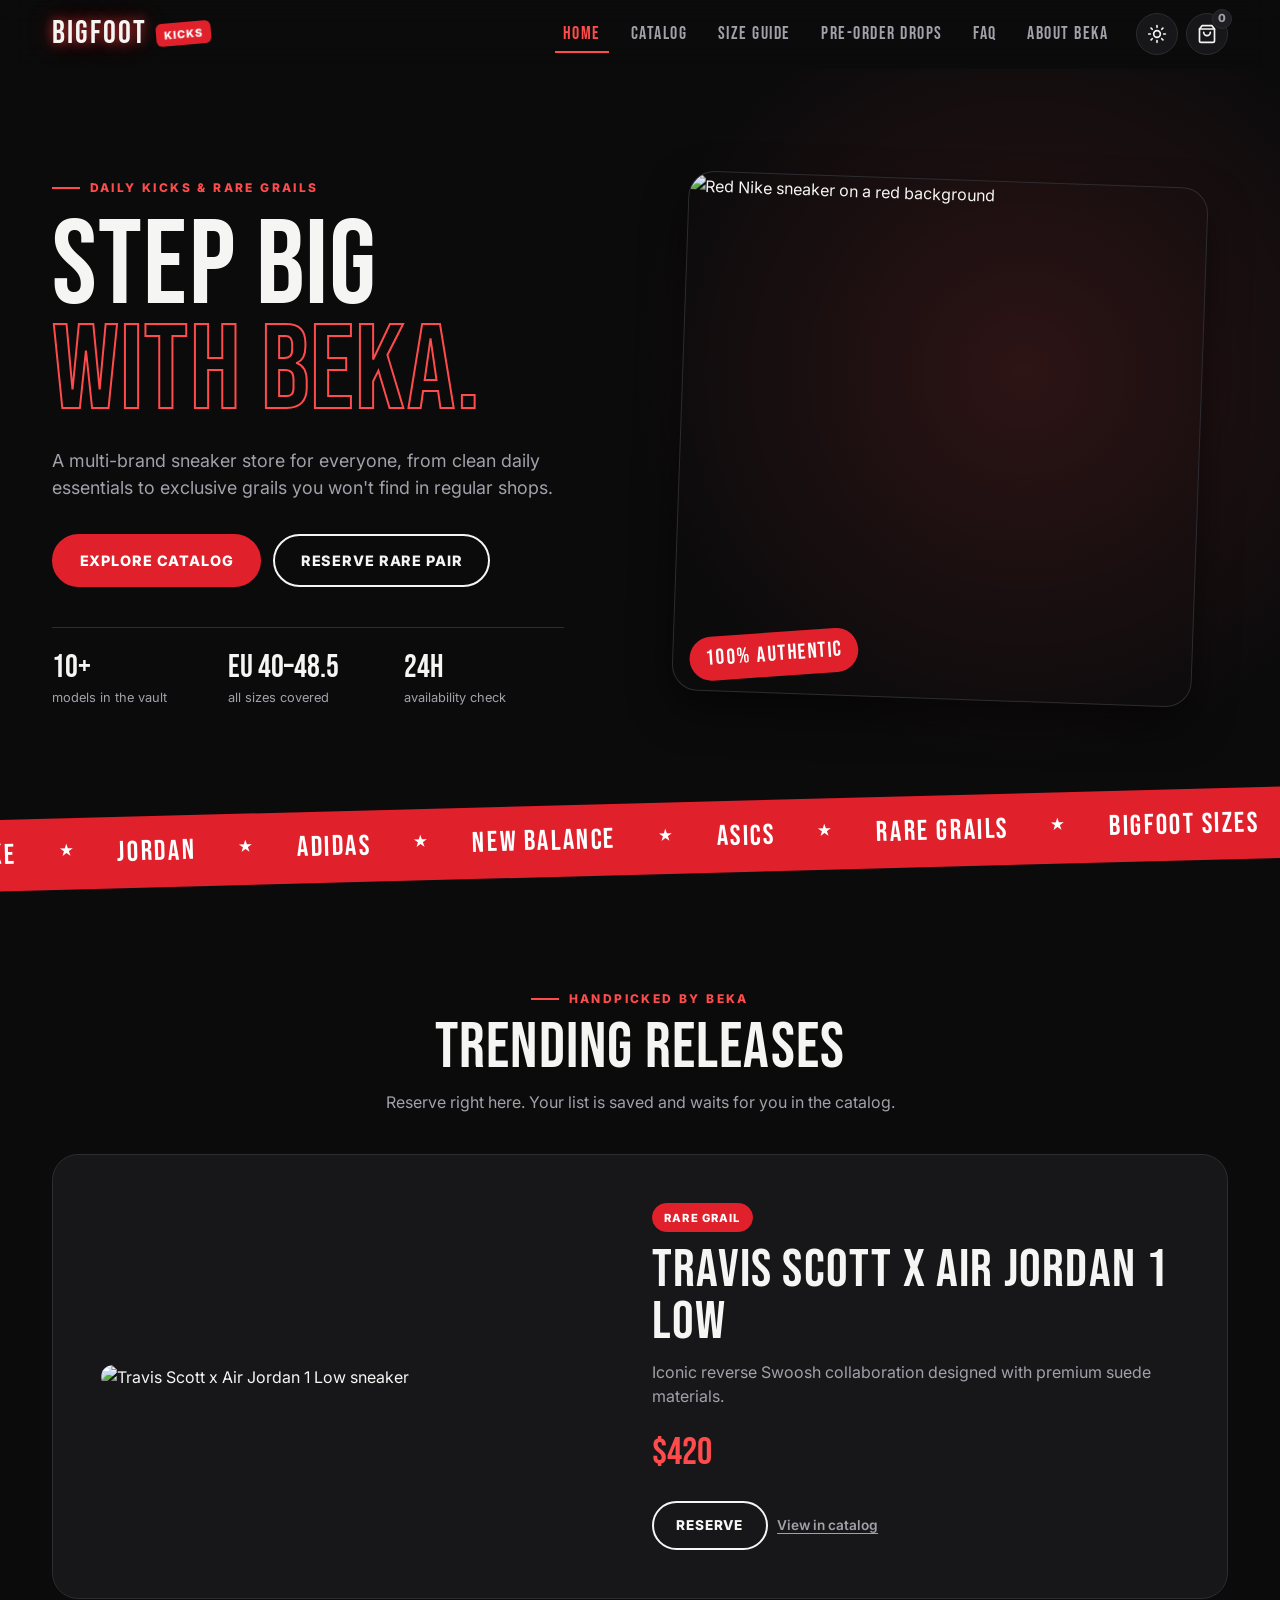
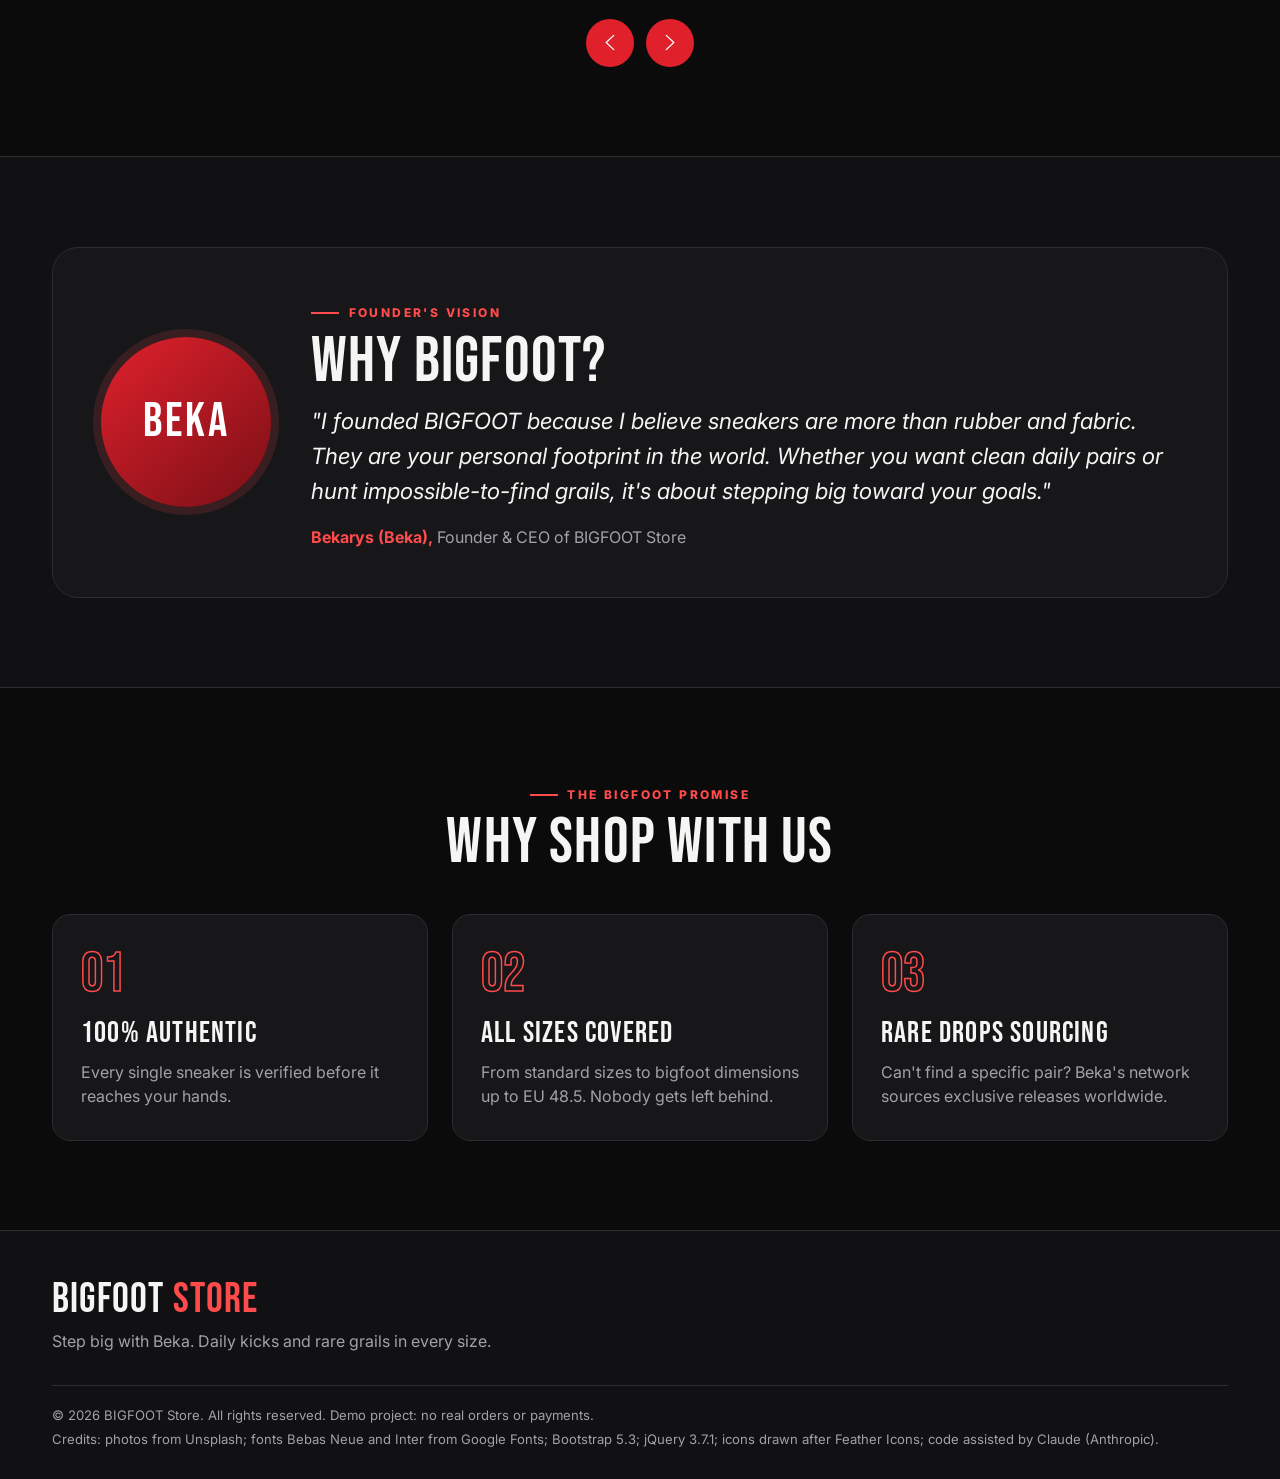
==== commit 2b7bc2ec: "Final" ====
--- a/index.html
+++ b/index.html
@@ -1,32 +1,49 @@
 <!DOCTYPE html>
-<html lang="en">
+<html lang="en" data-bs-theme="dark">
 <head>
   <meta charset="UTF-8">
   <meta name="viewport" content="width=device-width, initial-scale=1.0">
   <title>BIGFOOT | Step Big with Beka</title>
+  <meta name="description" content="BIGFOOT: a multi-brand sneaker store with daily pairs, rare grails and all sizes up to EU 48.5.">
+  <link rel="icon" href="images/favicon.svg" type="image/svg+xml">
   <link href="https://cdn.jsdelivr.net/npm/bootstrap@5.3.3/dist/css/bootstrap.min.css" rel="stylesheet">
   <link rel="preconnect" href="https://fonts.googleapis.com">
   <link rel="preconnect" href="https://fonts.gstatic.com" crossorigin>
-  <link href="https://fonts.googleapis.com/css2?family=Bebas+Neue&family=Inter:wght@300;400;600;700&display=swap" rel="stylesheet">
+  <link href="https://fonts.googleapis.com/css2?family=Bebas+Neue&family=Inter:wght@300;400;600;700;800&display=swap" rel="stylesheet">
   <link rel="stylesheet" href="css/style.css">
+  <script src="js/theme.js"></script>
 </head>
-<body class="bg-dark text-white">
-
-  <header>
-    <nav class="navbar navbar-expand-lg navbar-dark bg-black sticky-top border-bottom border-secondary" aria-label="Main navigation">
-      <div class="container">
-        <a class="navbar-brand d-flex align-items-center gap-2" href="index.html">
-          <span class="fs-2 fw-bold text-uppercase brand-logo">BIGFOOT</span>
-          <span class="badge bg-danger text-uppercase px-2">Kicks</span>
+<body>
+  <a class="skip-link" href="#main">Skip to content</a>
+
+  <header class="site-header">
+    <nav class="navbar navbar-expand-xl" aria-label="Main navigation">
+      <div class="container">
+        <a class="brand" href="index.html">
+          <span class="brand-logo">BIGFOOT</span>
+          <span class="brand-tag">Kicks</span>
         </a>
-        <button class="navbar-toggler" type="button" data-bs-toggle="collapse" data-bs-target="#navbarNav" aria-controls="navbarNav" aria-expanded="false" aria-label="Toggle navigation">
-          <span class="navbar-toggler-icon"></span>
-        </button>
+
+        <div class="nav-actions order-xl-last">
+          <button type="button" class="icon-btn theme-toggle" aria-label="Switch to light mode" title="Light / dark mode">
+            <svg class="icon-sun" viewBox="0 0 24 24" fill="none" stroke="currentColor" stroke-width="2" stroke-linecap="round" aria-hidden="true"><circle cx="12" cy="12" r="4"/><path d="M12 2v2M12 20v2M4.9 4.9l1.4 1.4M17.7 17.7l1.4 1.4M2 12h2M20 12h2M4.9 19.1l1.4-1.4M17.7 6.3l1.4-1.4"/></svg>
+            <svg class="icon-moon" viewBox="0 0 24 24" fill="none" stroke="currentColor" stroke-width="2" stroke-linecap="round" stroke-linejoin="round" aria-hidden="true"><path d="M21 12.8A9 9 0 1 1 11.2 3a7 7 0 0 0 9.8 9.8z"/></svg>
+          </button>
+          <button type="button" class="icon-btn" data-bs-toggle="offcanvas" data-bs-target="#reserveDrawer" aria-controls="reserveDrawer" title="Reserve list">
+            <svg viewBox="0 0 24 24" fill="none" stroke="currentColor" stroke-width="2" stroke-linecap="round" stroke-linejoin="round" aria-hidden="true"><path d="M6 2 3 6v14a2 2 0 0 0 2 2h14a2 2 0 0 0 2-2V6l-3-4z"/><path d="M3 6h18"/><path d="M16 10a4 4 0 0 1-8 0"/></svg>
+            <span class="visually-hidden">Reserve list, pairs:</span>
+            <span class="reserve-badge reserve-count is-empty">0</span>
+          </button>
+          <button class="navbar-toggler menu-btn" type="button" data-bs-toggle="collapse" data-bs-target="#navbarNav" aria-controls="navbarNav" aria-expanded="false" aria-label="Toggle navigation">
+            <span class="menu-bars" aria-hidden="true"></span>
+          </button>
+        </div>
+
         <div class="collapse navbar-collapse" id="navbarNav">
-          <ul class="navbar-nav ms-auto text-uppercase fw-semibold gap-lg-3">
+          <ul class="navbar-nav ms-auto">
             <li class="nav-item"><a class="nav-link active" href="index.html" aria-current="page">Home</a></li>
             <li class="nav-item"><a class="nav-link" href="catalog.html">Catalog</a></li>
-            <li class="nav-item"><a class="nav-link" href="catalog.html#size-guide">Size Guide</a></li>
+            <li class="nav-item"><button type="button" class="nav-link" data-bs-toggle="modal" data-bs-target="#sizeModal">Size Guide</button></li>
             <li class="nav-item"><a class="nav-link" href="catalog.html#preorder">Pre-Order Drops</a></li>
             <li class="nav-item"><a class="nav-link" href="catalog.html#faq">FAQ</a></li>
             <li class="nav-item"><a class="nav-link" href="#about-beka">About Beka</a></li>
@@ -36,88 +53,113 @@
     </nav>
   </header>
 
-  <main>
-    <section class="hero-section py-5 text-white bg-dark">
-      <div class="container py-lg-5">
-        <div class="row align-items-center gy-4">
-          <div class="col-lg-7 text-center text-lg-start">
-            <span class="badge bg-danger text-uppercase px-3 py-2 mb-3 fs-6">Daily Kicks &amp; Rare Grails</span>
-            <h1 class="display-1 fw-bold text-uppercase mb-3 hero-title">
-              Step Big <br><span class="text-stroke">with Beka.</span>
-            </h1>
-            <p class="lead mb-4 fs-4 text-secondary">
-              A multi-brand sneaker store for everyone — from clean daily essentials to exclusive grails you won't find in regular shops.
-            </p>
-            <div class="d-flex gap-3 justify-content-center justify-content-lg-start flex-wrap">
-              <a href="catalog.html" class="btn btn-danger btn-lg px-4 py-3 fw-bold text-uppercase">Explore Catalog</a>
-              <a href="catalog.html#preorder" class="btn btn-outline-light btn-lg px-4 py-3 fw-bold text-uppercase">Reserve Rare Pair</a>
-            </div>
-          </div>
-          <div class="col-lg-5 text-center">
-            <div class="hero-img-box p-3 rounded shadow-lg bg-black">
-              <img src="https://images.unsplash.com/photo-1542291026-7eec264c27ff?auto=format&fit=crop&w=800&q=80" alt="Red Nike Air Max sneaker on a red background" class="img-fluid rounded hero-img">
+  <main id="main">
+    <!-- Hero -->
+    <section class="hero">
+      <div class="container">
+        <div class="row align-items-center gy-5">
+          <div class="col-lg-6">
+            <span class="eyebrow">Daily kicks &amp; rare grails</span>
+            <h1 class="hero-title">Step big <span class="text-stroke">with Beka.</span></h1>
+            <p class="hero-lead">A multi-brand sneaker store for everyone, from clean daily essentials to exclusive grails you won't find in regular shops.</p>
+            <div class="hero-actions">
+              <a href="catalog.html" class="btn btn-accent">Explore catalog</a>
+              <a href="catalog.html#preorder" class="btn btn-ghost">Reserve rare pair</a>
+            </div>
+            <ul class="hero-stats">
+              <li><strong>10+</strong><span>models in the vault</span></li>
+              <li><strong>EU 40–48.5</strong><span>all sizes covered</span></li>
+              <li><strong>24h</strong><span>availability check</span></li>
+            </ul>
+          </div>
+          <div class="col-lg-6">
+            <div class="hero-visual">
+              <img src="https://images.unsplash.com/photo-1542291026-7eec264c27ff?auto=format&amp;fit=crop&amp;w=900&amp;q=80" alt="Red Nike sneaker on a red background" width="900" height="900">
+              <span class="hero-sticker">100% authentic</span>
             </div>
           </div>
         </div>
       </div>
     </section>
 
-    <section class="py-5 bg-black text-white" aria-labelledby="trendingHeading">
-      <div class="container">
-        <div class="text-center mb-5">
-          <h2 id="trendingHeading" class="display-4 text-uppercase fw-bold">Trending Releases</h2>
-          <p class="text-secondary">Handpicked silhouettes selected by Beka</p>
-        </div>
-
-        <div id="featuredCarousel" class="carousel slide" data-bs-ride="carousel" aria-label="Trending sneakers">
-          <div class="carousel-inner rounded border border-secondary">
-
-            <div class="carousel-item active p-4 bg-dark">
-              <div class="row align-items-center">
-                <div class="col-md-6 text-center">
-                  <img src="https://images.unsplash.com/photo-1511556532299-8f662fc26c06?auto=format&fit=crop&w=700&q=80" class="img-fluid rounded carousel-img" alt="Travis Scott x Air Jordan 1 Low sneaker">
-                </div>
-                <div class="col-md-6 mt-3 mt-md-0">
-                  <span class="badge bg-danger mb-2 text-uppercase">RARE GRAIL</span>
-                  <h3 class="display-5 fw-bold text-uppercase">Travis Scott x Air Jordan 1 Low</h3>
-                  <p class="text-secondary fs-5">Iconic reverse Swoosh collaboration designed with premium suede materials.</p>
-                  <p class="fs-3 fw-bold text-danger">$420 USD</p>
-                  <a href="catalog.html" class="btn btn-danger fw-bold text-uppercase">View in Catalog</a>
+    <!-- Brand ticker (decoration) -->
+    <div class="marquee-wrap" aria-hidden="true">
+      <div class="marquee">
+        <div class="marquee-track">
+          <span>Nike</span><span>Jordan</span><span>Adidas</span><span>New Balance</span><span>ASICS</span><span>Rare grails</span><span>Bigfoot sizes</span>
+          <span>Nike</span><span>Jordan</span><span>Adidas</span><span>New Balance</span><span>ASICS</span><span>Rare grails</span><span>Bigfoot sizes</span>
+        </div>
+      </div>
+    </div>
+
+    <!-- Trending -->
+    <section class="section" aria-labelledby="trendingHeading">
+      <div class="container">
+        <div class="section-head">
+          <span class="eyebrow">Handpicked by Beka</span>
+          <h2 id="trendingHeading" class="section-title">Trending releases</h2>
+          <p class="section-sub">Reserve right here. Your list is saved and waits for you in the catalog.</p>
+        </div>
+
+        <div id="featuredCarousel" class="carousel slide trend-carousel" data-bs-ride="carousel" data-bs-interval="6000" aria-label="Trending sneakers">
+          <div class="carousel-inner">
+            <div class="carousel-item active">
+              <div class="row align-items-center g-4 trend-slide">
+                <div class="col-md-6">
+                  <img src="https://images.unsplash.com/photo-1511556532299-8f662fc26c06?auto=format&amp;fit=crop&amp;w=800&amp;q=80" alt="Travis Scott x Air Jordan 1 Low sneaker" width="800" height="600">
+                </div>
+                <div class="col-md-6">
+                  <span class="tag tag--rare">Rare grail</span>
+                  <h3 class="trend-title">Travis Scott x Air Jordan 1 Low</h3>
+                  <p class="muted">Iconic reverse Swoosh collaboration designed with premium suede materials.</p>
+                  <p class="trend-price">$420</p>
+                  <div class="trend-actions">
+                    <button type="button" class="reserve-btn" data-id="2" data-name="Travis Scott x Air Jordan 1">Reserve</button>
+                    <a href="catalog.html" class="link-btn">View in catalog</a>
+                  </div>
                 </div>
               </div>
             </div>
 
-            <div class="carousel-item p-4 bg-dark">
-              <div class="row align-items-center">
-                <div class="col-md-6 text-center">
-                  <img src="https://images.unsplash.com/photo-1539185441755-769473a23570?auto=format&fit=crop&w=700&q=80" class="img-fluid rounded carousel-img" alt="New Balance 9060 Sea Salt sneaker">
-                </div>
-                <div class="col-md-6 mt-3 mt-md-0">
-                  <span class="badge bg-warning text-dark mb-2 text-uppercase">TRENDING NOW</span>
-                  <h3 class="display-5 fw-bold text-uppercase">New Balance 9060 Sea Salt</h3>
-                  <p class="text-secondary fs-5">Futuristic chunky silhouette delivering unmatched daily cushioning and style.</p>
-                  <p class="fs-3 fw-bold text-danger">$180 USD</p>
-                  <a href="catalog.html" class="btn btn-danger fw-bold text-uppercase">View in Catalog</a>
+            <div class="carousel-item">
+              <div class="row align-items-center g-4 trend-slide">
+                <div class="col-md-6">
+                  <img src="https://images.unsplash.com/photo-1539185441755-769473a23570?auto=format&amp;fit=crop&amp;w=800&amp;q=80" alt="New Balance 9060 Sea Salt sneaker" width="800" height="600">
+                </div>
+                <div class="col-md-6">
+                  <span class="tag tag--hot">Trending now</span>
+                  <h3 class="trend-title">New Balance 9060 Sea Salt</h3>
+                  <p class="muted">Futuristic chunky silhouette delivering unmatched daily cushioning and style.</p>
+                  <p class="trend-price">$180</p>
+                  <div class="trend-actions">
+                    <button type="button" class="reserve-btn" data-id="3" data-name="New Balance 9060">Reserve</button>
+                    <a href="catalog.html" class="link-btn">View in catalog</a>
+                  </div>
                 </div>
               </div>
             </div>
 
-            <div class="carousel-item p-4 bg-dark">
-              <div class="row align-items-center">
-                <div class="col-md-6 text-center">
-                  <img src="https://images.unsplash.com/photo-1597045566677-8cf032ed6634?auto=format&fit=crop&w=700&q=80" class="img-fluid rounded carousel-img" alt="Nike Dunk Low Retro Panda sneaker">
-                </div>
-                <div class="col-md-6 mt-3 mt-md-0">
-                  <span class="badge bg-secondary mb-2 text-uppercase">DAILY ESSENTIAL</span>
-                  <h3 class="display-5 fw-bold text-uppercase">Nike Dunk Low Retro Panda</h3>
-                  <p class="text-secondary fs-5">The ultimate black-and-white staple designed to fit any streetwear outfit.</p>
-                  <p class="fs-3 fw-bold text-danger">$130 USD</p>
-                  <a href="catalog.html" class="btn btn-danger fw-bold text-uppercase">View in Catalog</a>
+            <div class="carousel-item">
+              <div class="row align-items-center g-4 trend-slide">
+                <div class="col-md-6">
+                  <img src="https://images.unsplash.com/photo-1597045566677-8cf032ed6634?auto=format&amp;fit=crop&amp;w=800&amp;q=80" alt="Nike Dunk Low Retro Panda sneaker" width="800" height="600">
+                </div>
+                <div class="col-md-6">
+                  <span class="tag">Daily essential</span>
+                  <h3 class="trend-title">Nike Dunk Low Retro Panda</h3>
+                  <p class="muted">The ultimate black-and-white staple designed to fit any streetwear outfit.</p>
+                  <p class="trend-price">$130</p>
+                  <div class="trend-actions">
+                    <button type="button" class="reserve-btn" data-id="5" data-name="Nike Dunk Low Panda">Reserve</button>
+                    <a href="catalog.html" class="link-btn">View in catalog</a>
+                  </div>
                 </div>
               </div>
             </div>
           </div>
-
+        </div>
+
+        <div class="trend-controls">
           <button class="carousel-control-prev" type="button" data-bs-target="#featuredCarousel" data-bs-slide="prev">
             <span class="carousel-control-prev-icon" aria-hidden="true"></span>
             <span class="visually-hidden">Previous</span>
@@ -130,50 +172,50 @@
       </div>
     </section>
 
-    <section id="about-beka" class="py-5 bg-dark text-white border-top border-bottom border-secondary">
-      <div class="container py-4">
-        <div class="row align-items-center gy-4">
-          <div class="col-md-4 text-center">
-            <div class="founder-avatar rounded-circle mx-auto d-flex align-items-center justify-content-center bg-danger text-white display-3 fw-bold shadow" aria-hidden="true">
-              BEKA
-            </div>
-          </div>
-          <div class="col-md-8">
-            <span class="badge bg-secondary text-uppercase mb-2">Founder's Vision</span>
-            <h2 class="display-4 text-uppercase fw-bold mb-3">Why BIGFOOT?</h2>
-            <blockquote class="blockquote">
-              <p class="fs-4 fst-italic text-light">
-                "I founded BIGFOOT because I believe sneakers are more than rubber and fabric — they represent your personal footprint in the world. Whether you're looking for clean daily pairs or hunting down impossible-to-find grails, it's about stepping big toward your goals."
-              </p>
-              <footer class="blockquote-footer text-danger mt-2 fs-5">
-                Bekarys (Beka), <cite>Founder &amp; CEO of BIGFOOT Store</cite>
-              </footer>
+    <!-- About Beka -->
+    <section id="about-beka" class="section section--alt" aria-labelledby="aboutHeading">
+      <div class="container">
+        <div class="founder-card">
+          <div class="founder-avatar" aria-hidden="true">BEKA</div>
+          <div>
+            <span class="eyebrow">Founder's vision</span>
+            <h2 id="aboutHeading" class="section-title">Why BIGFOOT?</h2>
+            <blockquote class="founder-quote">
+              <p>"I founded BIGFOOT because I believe sneakers are more than rubber and fabric. They are your personal footprint in the world. Whether you want clean daily pairs or hunt impossible-to-find grails, it's about stepping big toward your goals."</p>
             </blockquote>
+            <p class="founder-name">Bekarys (Beka), <cite>Founder &amp; CEO of BIGFOOT Store</cite></p>
           </div>
         </div>
       </div>
     </section>
 
-    <section class="py-5 bg-black text-white" aria-labelledby="whyHeading">
-      <div class="container">
-        <h2 id="whyHeading" class="visually-hidden">Why shop at BIGFOOT</h2>
-        <div class="row g-4 text-center">
+    <!-- Why shop here -->
+    <section class="section" aria-labelledby="whyHeading">
+      <div class="container">
+        <div class="section-head">
+          <span class="eyebrow">The BIGFOOT promise</span>
+          <h2 id="whyHeading" class="section-title">Why shop with us</h2>
+        </div>
+        <div class="row g-4">
           <div class="col-md-4">
-            <div class="p-4 bg-dark rounded border border-secondary h-100 feature-card">
-              <h3 class="fs-2 text-uppercase text-danger fw-bold">100% Authentic</h3>
-              <p class="text-secondary">Every single sneaker undergoes rigorous verification before reaching your hands.</p>
+            <div class="feature-card">
+              <span class="feature-num" aria-hidden="true">01</span>
+              <h3>100% authentic</h3>
+              <p>Every single sneaker is verified before it reaches your hands.</p>
             </div>
           </div>
           <div class="col-md-4">
-            <div class="p-4 bg-dark rounded border border-secondary h-100 feature-card">
-              <h3 class="fs-2 text-uppercase text-danger fw-bold">All Sizes Covered</h3>
-              <p class="text-secondary">From standard sizes to bigfoot dimensions — nobody gets left behind.</p>
+            <div class="feature-card">
+              <span class="feature-num" aria-hidden="true">02</span>
+              <h3>All sizes covered</h3>
+              <p>From standard sizes to bigfoot dimensions up to EU 48.5. Nobody gets left behind.</p>
             </div>
           </div>
           <div class="col-md-4">
-            <div class="p-4 bg-dark rounded border border-secondary h-100 feature-card">
-              <h3 class="fs-2 text-uppercase text-danger fw-bold">Rare Drops Sourcing</h3>
-              <p class="text-secondary">Can't find a specific pair? Beka's network sources exclusive releases worldwide.</p>
+            <div class="feature-card">
+              <span class="feature-num" aria-hidden="true">03</span>
+              <h3>Rare drops sourcing</h3>
+              <p>Can't find a specific pair? Beka's network sources exclusive releases worldwide.</p>
             </div>
           </div>
         </div>
@@ -181,28 +223,82 @@
     </section>
   </main>
 
+  <footer class="site-footer">
+    <div class="container">
+      <div class="footer-grid">
+        <div>
+          <h2 class="footer-brand">BIGFOOT <span>Store</span></h2>
+          <p class="muted mb-0">Step big with Beka. Daily kicks and rare grails in every size.</p>
+        </div>
+      </div>
+      <div class="footer-bottom">
+        <p>&copy; 2026 BIGFOOT Store. All rights reserved. Demo project: no real orders or payments.</p>
+        <p>Credits: photos from Unsplash; fonts Bebas Neue and Inter from Google Fonts; Bootstrap 5.3; jQuery 3.7.1; icons drawn after Feather Icons; code assisted by Claude (Anthropic).</p>
+      </div>
+    </div>
+  </footer>
+
+  <!-- Reserve list drawer (same on every page) -->
+  <div class="offcanvas offcanvas-end" tabindex="-1" id="reserveDrawer" aria-labelledby="reserveDrawerTitle">
+    <div class="offcanvas-header">
+      <h2 class="offcanvas-title" id="reserveDrawerTitle">Reserve list (<span class="reserve-count">0</span>)</h2>
+      <button type="button" class="btn-close" data-bs-dismiss="offcanvas" aria-label="Close"></button>
+    </div>
+    <div class="offcanvas-body drawer-body">
+      <p class="reserve-empty">Your list is empty. Press “Reserve” on any pair to add it here.</p>
+      <ul class="reserve-items"></ul>
+      <div class="reserve-filled reserve-summary">
+        <button type="button" class="link-btn reserve-clear">Clear list</button>
+        <p>Total: <span class="reserve-total">$0</span></p>
+      </div>
+      <div class="drawer-footer">
+        <a href="catalog.html#preorder" class="btn btn-accent reserve-filled reserve-checkout">Send reserve request</a>
+        <a href="catalog.html" class="btn btn-ghost reserve-empty">Browse catalog</a>
+      </div>
+    </div>
+  </div>
+
+  <!-- Size guide modal (same on every page) -->
+  <div class="modal fade" id="sizeModal" tabindex="-1" aria-labelledby="sizeModalTitle" aria-hidden="true">
+    <div class="modal-dialog modal-lg modal-dialog-centered modal-dialog-scrollable">
+      <div class="modal-content">
+        <div class="modal-header">
+          <h2 class="modal-title" id="sizeModalTitle">Official size scale</h2>
+          <button type="button" class="btn-close" data-bs-dismiss="modal" aria-label="Close"></button>
+        </div>
+        <div class="modal-body">
+          <form id="sizeFinder" class="size-finder" novalidate>
+            <label for="footLength" class="form-label">Find your size by foot length (cm)</label>
+            <div class="input-group">
+              <input type="text" inputmode="decimal" id="footLength" class="form-control" placeholder="e.g. 27.3" autocomplete="off" aria-describedby="err-footLength">
+              <span class="input-group-text">cm</span>
+              <button type="submit" class="btn btn-accent">Find my size</button>
+            </div>
+            <div class="invalid-feedback" id="err-footLength"></div>
+            <p class="size-hint">Stand on paper, mark heel and longest toe, measure the distance.</p>
+            <div id="sizeResult" class="size-result" role="status" hidden></div>
+          </form>
+          <div class="table-responsive">
+            <table class="table table-striped table-hover align-middle mb-0 size-table">
+              <caption class="visually-hidden">Sneaker sizes in US, EU and UK with foot length</caption>
+              <thead>
+                <tr><th scope="col">US</th><th scope="col" class="col-eu">EU</th><th scope="col">UK</th><th scope="col">Foot length</th><th scope="col">BIGFOOT fit</th></tr>
+              </thead>
+              <tbody id="sizeTableBody"></tbody>
+            </table>
+          </div>
+        </div>
+      </div>
+    </div>
+  </div>
+
   <div id="toast" role="status" aria-live="polite"></div>
-
-  <footer class="bg-black text-white border-top border-secondary py-4">
-    <div class="container text-center text-md-start">
-      <div class="row gy-3 align-items-center">
-        <div class="col-md-6">
-          <h2 class="text-uppercase fw-bold fs-3 mb-1">BIGFOOT Store</h2>
-          <p class="text-secondary mb-1">Step Big with Beka. All rights reserved &copy; 2026.</p>
-          <p class="text-secondary small mb-0">Credits: photos from Unsplash; fonts from Google Fonts; Bootstrap 5.3; jQuery 3.7.1; code assisted by Claude (Anthropic).</p>
-        </div>
-        <div class="col-md-6 text-md-end">
-          <a href="index.html" class="text-secondary text-decoration-none me-3">Home</a>
-          <a href="catalog.html" class="text-secondary text-decoration-none me-3">Catalog</a>
-          <a href="catalog.html#size-guide" class="text-secondary text-decoration-none me-3">Size Guide</a>
-          <a href="catalog.html#preorder" class="text-secondary text-decoration-none">Pre-Order</a>
-        </div>
-      </div>
-    </div>
-  </footer>
 
   <script src="https://cdn.jsdelivr.net/npm/bootstrap@5.3.3/dist/js/bootstrap.bundle.min.js"></script>
   <script src="https://code.jquery.com/jquery-3.7.1.min.js"></script>
+  <script src="js/data.js"></script>
   <script src="js/effects.js"></script>
+  <script src="js/cart.js"></script>
+  <script src="js/sizes.js"></script>
 </body>
 </html>
--- a/css/style.css
+++ b/css/style.css
@@ -1,66 +1,698 @@
+:root,
+[data-bs-theme="dark"] {
+  --bg: #0b0b0c;
+  --bg-alt: #111113;
+  --surface: #17171a;
+  --surface-2: #1f1f23;
+  --border: #2c2c31;
+  --text: #f5f5f4;
+  --muted: #a1a1aa;
+  --accent: #ff4b4b;          /* red for text, lines, glow */
+  --accent-strong: #e0212c;   /* red for filled buttons (white text on it) */
+  --accent-soft: rgba(255, 75, 75, 0.14);
+  --success: #3ddc84;
+  --success-soft: rgba(61, 220, 132, 0.12);
+  --shadow: 0 18px 40px rgba(0, 0, 0, 0.5);
+  --nav-bg: rgba(11, 11, 12, 0.82);
+  --logo-glow: 0 0 12px rgba(255, 62, 62, 0.75), 0 0 26px rgba(255, 62, 62, 0.35);
+
+  /* tell Bootstrap components to use our colors */
+  --bs-body-bg: var(--bg);
+  --bs-body-color: var(--text);
+  --bs-border-color: var(--border);
+  --bs-secondary-color: var(--muted);
+  --bs-emphasis-color: var(--text);
+}
+
+[data-bs-theme="light"] {
+  --bg: #f6f3ee;
+  --bg-alt: #ece8e1;
+  --surface: #ffffff;
+  --surface-2: #f3f0ea;
+  --border: #dad4ca;
+  --text: #151515;
+  --muted: #5a5a62;
+  --accent: #cf1b26;
+  --accent-strong: #cf1b26;
+  --accent-soft: rgba(207, 27, 38, 0.09);
+  --success: #157a3c;
+  --success-soft: rgba(21, 122, 60, 0.1);
+  --shadow: 0 16px 34px rgba(40, 25, 10, 0.12);
+  --nav-bg: rgba(246, 243, 238, 0.86);
+  --logo-glow: 0 0 14px rgba(207, 27, 38, 0.25);
+
+  --bs-body-bg: var(--bg);
+  --bs-body-color: var(--text);
+  --bs-border-color: var(--border);
+  --bs-secondary-color: var(--muted);
+  --bs-emphasis-color: var(--text);
+}
+
 :root {
-  --bg-black: #0d0d0d;
-  --bg-dark: #161616;
-  --accent-red: #ff3e3e;
-  --text-muted: #a0a0a0;
   --font-heading: 'Bebas Neue', sans-serif;
   --font-body: 'Inter', sans-serif;
+  --radius: 18px;
+  --radius-lg: 26px;
 }
 
 /* ---------- Base ---------- */
 body {
   font-family: var(--font-body);
-  background-color: var(--bg-black) !important;
-  color: #fff;
-}
-
-h1, h2, h3, h4, .brand-logo, .nav-link {
+  background-color: var(--bg);
+  color: var(--text);
+  transition: background-color 0.3s ease, color 0.3s ease;
+}
+
+h1, h2, h3, h4 {
   font-family: var(--font-heading);
   letter-spacing: 1.2px;
-}
-
-section[id] { scroll-margin-top: 80px; }
-
-::selection { background: var(--accent-red); color: #fff; }
+  font-weight: 400;
+}
+
+a { color: var(--accent); }
+a:hover { color: var(--accent-strong); }
+
+.muted { color: var(--muted); }
+
+section[id] { scroll-margin-top: 90px; }
+
+::selection { background: var(--accent-strong); color: #fff; }
 
 ::-webkit-scrollbar { width: 8px; }
-::-webkit-scrollbar-track { background: var(--bg-black); }
-::-webkit-scrollbar-thumb { background: #2a2a2a; border-radius: 4px; }
-::-webkit-scrollbar-thumb:hover { background: var(--accent-red); }
-
-a:focus-visible, button:focus-visible, .form-check-input:focus-visible {
-  outline: 3px solid var(--accent-red);
+::-webkit-scrollbar-track { background: var(--bg); }
+::-webkit-scrollbar-thumb { background: var(--border); border-radius: 4px; }
+::-webkit-scrollbar-thumb:hover { background: var(--accent); }
+
+/* visible keyboard focus everywhere */
+a:focus-visible,
+button:focus-visible,
+input:focus-visible,
+select:focus-visible,
+textarea:focus-visible {
+  outline: 3px solid var(--accent);
   outline-offset: 2px;
-}
-
-.form-control:focus, .form-select:focus, textarea:focus {
-  border-color: var(--accent-red) !important;
-  box-shadow: 0 0 0 0.25rem rgba(255, 62, 62, 0.25) !important;
-}
-
-/* ---------- Navbar ---------- */
-.brand-logo { text-shadow: 0 0 10px rgba(255, 62, 62, 0.8), 0 0 20px rgba(255, 62, 62, 0.4); }
-.nav-link { transition: color 0.3s ease; }
-.nav-link:hover, .nav-link.active { color: var(--accent-red) !important; }
+  box-shadow: none;
+}
+
+.skip-link {
+  position: absolute;
+  left: 1rem;
+  top: -100px;
+  z-index: 2100;
+  background: var(--accent-strong);
+  color: #fff;
+  padding: 0.6rem 1rem;
+  border-radius: 10px;
+  font-weight: 700;
+  text-decoration: none;
+}
+.skip-link:focus { top: 1rem; color: #fff; }
+
+/* ---------- Header: sticky, always visible ---------- */
+.site-header {
+  position: sticky;
+  top: 0;
+  z-index: 1030;
+  background: var(--nav-bg);
+  backdrop-filter: blur(14px);
+  -webkit-backdrop-filter: blur(14px);
+  border-bottom: 1px solid transparent;
+  transition: transform 0.35s ease, border-color 0.3s ease, background-color 0.3s ease;
+}
+.site-header.is-scrolled { border-bottom-color: var(--border); }
+
+.navbar { padding: 0.8rem 0; }
+
+.brand {
+  display: flex;
+  align-items: center;
+  gap: 0.55rem;
+  text-decoration: none;
+  margin-right: 1rem;
+}
+.brand-logo {
+  font-family: var(--font-heading);
+  font-size: 2rem;
+  line-height: 1;
+  letter-spacing: 2px;
+  color: var(--text);
+  text-shadow: var(--logo-glow);
+}
+.brand-tag {
+  background: var(--accent-strong);
+  color: #fff;
+  font-size: 0.68rem;
+  font-weight: 800;
+  letter-spacing: 0.1em;
+  text-transform: uppercase;
+  padding: 0.22rem 0.5rem;
+  border-radius: 6px;
+  transform: rotate(-5deg);
+}
+
+.navbar-nav { gap: 0.25rem 1.4rem; }
+.navbar-nav .nav-link {
+  position: relative;
+  font-family: var(--font-heading);
+  font-size: 1.2rem;
+  letter-spacing: 1.5px;
+  text-transform: uppercase;
+  color: var(--muted);
+  background: none;
+  border: 0;
+  padding: 0.4rem 0;
+  white-space: nowrap;
+  transition: color 0.25s ease;
+}
+.navbar-nav .nav-link::after {
+  content: "";
+  position: absolute;
+  left: 0;
+  bottom: 0;
+  width: 100%;
+  height: 2px;
+  background: var(--accent);
+  transform: scaleX(0);
+  transform-origin: left;
+  transition: transform 0.25s ease;
+}
+.navbar-nav .nav-link:hover { color: var(--text); }
+.navbar-nav .nav-link:hover::after,
+.navbar-nav .nav-link.active::after { transform: scaleX(1); }
+.navbar-nav .nav-link.active { color: var(--accent); }
+
+.nav-actions {
+  display: flex;
+  align-items: center;
+  gap: 0.5rem;
+  margin-left: auto;
+}
+
+.icon-btn {
+  position: relative;
+  width: 42px;
+  height: 42px;
+  display: inline-grid;
+  place-items: center;
+  border-radius: 50%;
+  border: 1px solid var(--border);
+  background: var(--surface);
+  color: var(--text);
+  padding: 0;
+  transition: border-color 0.2s ease, color 0.2s ease, transform 0.2s ease;
+}
+.icon-btn:hover { border-color: var(--accent); color: var(--accent); transform: translateY(-2px); }
+.icon-btn svg { width: 20px; height: 20px; }
+
+/* sun is shown in dark mode (switch to light), moon in light mode */
+[data-bs-theme="dark"] .icon-moon,
+[data-bs-theme="light"] .icon-sun { display: none; }
+
+.reserve-badge {
+  position: absolute;
+  top: -5px;
+  right: -5px;
+  min-width: 20px;
+  height: 20px;
+  padding: 0 5px;
+  display: grid;
+  place-items: center;
+  border-radius: 10px;
+  background: var(--accent-strong);
+  color: #fff;
+  font-size: 0.7rem;
+  font-weight: 800;
+}
+.reserve-badge.is-empty { background: var(--surface-2); color: var(--muted); border: 1px solid var(--border); }
+.reserve-badge.bump { animation: bump 0.45s ease; }
+@keyframes bump {
+  0% { transform: scale(1); }
+  40% { transform: scale(1.45); }
+  100% { transform: scale(1); }
+}
+
+/* custom burger icon: follows the text color in both modes */
+.menu-btn {
+  width: 42px;
+  height: 42px;
+  padding: 0;
+  display: grid;
+  place-items: center;
+  border: 1px solid var(--border);
+  border-radius: 50%;
+  color: var(--text);
+}
+.menu-btn:focus { box-shadow: none; }
+.menu-bars,
+.menu-bars::before,
+.menu-bars::after {
+  display: block;
+  width: 18px;
+  height: 2px;
+  background: currentColor;
+  border-radius: 2px;
+  transition: transform 0.25s ease, opacity 0.25s ease;
+}
+.menu-bars { position: relative; }
+.menu-bars::before,
+.menu-bars::after { content: ""; position: absolute; left: 0; }
+.menu-bars::before { top: -6px; }
+.menu-bars::after { top: 6px; }
+.menu-btn[aria-expanded="true"] .menu-bars { background: transparent; }
+.menu-btn[aria-expanded="true"] .menu-bars::before { transform: translateY(6px) rotate(45deg); }
+.menu-btn[aria-expanded="true"] .menu-bars::after { transform: translateY(-6px) rotate(-45deg); }
 
 /* ---------- Buttons ---------- */
-.btn { transition: transform 0.2s ease, box-shadow 0.2s ease, background-color 0.2s ease; }
-.btn:hover { transform: translateY(-2px); box-shadow: 0 6px 14px rgba(255, 62, 62, 0.3); }
+.btn { transition: transform 0.2s ease, box-shadow 0.2s ease, background-color 0.2s ease, color 0.2s ease; }
+.btn:hover { transform: translateY(-2px); }
 .btn:active { transform: translateY(0); }
 
-.btn-danger { background: var(--accent-red); border-color: var(--accent-red); }
-.btn-danger:hover { background: #d82f2f; border-color: #d82f2f; }
-
-.btn-outline-light:hover { background: var(--accent-red); border-color: var(--accent-red); color: #fff; }
-
-.reserve-btn { position: relative; overflow: hidden; transition: box-shadow 0.2s ease; }
+.btn-accent,
+.btn-ghost {
+  border-radius: 999px;
+  padding: 0.85rem 1.6rem;
+  font-weight: 800;
+  font-size: 0.9rem;
+  letter-spacing: 0.06em;
+  text-transform: uppercase;
+  border-width: 2px;
+}
+.btn-accent {
+  --bs-btn-bg: var(--accent-strong);
+  --bs-btn-border-color: var(--accent-strong);
+  --bs-btn-color: #fff;
+  --bs-btn-hover-bg: var(--accent);
+  --bs-btn-hover-border-color: var(--accent);
+  --bs-btn-hover-color: #fff;
+  --bs-btn-active-bg: var(--accent-strong);
+  --bs-btn-active-border-color: var(--accent-strong);
+  --bs-btn-active-color: #fff;
+}
+.btn-accent:hover { box-shadow: 0 10px 24px rgba(224, 33, 44, 0.35); }
+
+.btn-ghost {
+  --bs-btn-bg: transparent;
+  --bs-btn-border-color: var(--text);
+  --bs-btn-color: var(--text);
+  --bs-btn-hover-bg: var(--text);
+  --bs-btn-hover-border-color: var(--text);
+  --bs-btn-hover-color: var(--bg);
+  --bs-btn-active-bg: var(--text);
+  --bs-btn-active-color: var(--bg);
+}
+
+.btn-sm-pill { padding: 0.5rem 1.1rem; font-size: 0.78rem; }
+
+.link-btn {
+  background: none;
+  border: 0;
+  padding: 0;
+  color: var(--muted);
+  font-weight: 600;
+  font-size: 0.85rem;
+  text-decoration: underline;
+  text-underline-offset: 3px;
+}
+.link-btn:hover { color: var(--accent); }
+
+/* ---------- Sections ---------- */
+.section { padding: clamp(3.5rem, 7vw, 6rem) 0; }
+.section--alt { background: var(--bg-alt); border-top: 1px solid var(--border); border-bottom: 1px solid var(--border); }
+
+.section-head { text-align: center; margin-bottom: 2.5rem; }
+.section-title {
+  font-size: clamp(2.5rem, 5.5vw, 4rem);
+  line-height: 0.95;
+  text-transform: uppercase;
+  margin: 0.6rem 0 0.75rem;
+}
+.section-sub { color: var(--muted); max-width: 36rem; margin: 0 auto; }
+
+.eyebrow {
+  display: inline-flex;
+  align-items: center;
+  gap: 0.6rem;
+  font-size: 0.75rem;
+  font-weight: 800;
+  letter-spacing: 0.2em;
+  text-transform: uppercase;
+  color: var(--accent);
+}
+.eyebrow::before { content: ""; width: 28px; height: 2px; background: currentColor; }
+
+.panel {
+  background: var(--surface);
+  border: 1px solid var(--border);
+  border-radius: var(--radius-lg);
+  padding: clamp(1.25rem, 3vw, 2.25rem);
+}
+.panel-title { font-size: 1.9rem; text-transform: uppercase; margin-bottom: 1rem; }
+
+/* ---------- Hero ---------- */
+.hero {
+  position: relative;
+  overflow: hidden;
+  padding: clamp(3rem, 8vw, 6.5rem) 0 clamp(3rem, 6vw, 5rem);
+}
+.hero::before {
+  content: "";
+  position: absolute;
+  right: -15%;
+  top: -20%;
+  width: 70vw;
+  height: 70vw;
+  max-width: 900px;
+  max-height: 900px;
+  background: radial-gradient(circle, var(--accent-soft) 0%, transparent 62%);
+  pointer-events: none;
+}
+.hero .container { position: relative; }
+
+.hero-title {
+  font-size: clamp(3.6rem, 10vw, 7.5rem);
+  line-height: 0.88;
+  text-transform: uppercase;
+  margin: 1.1rem 0 1.4rem;
+}
+.text-stroke {
+  display: block;
+  color: transparent;
+  -webkit-text-stroke: 2px var(--accent);
+}
+.hero-lead { font-size: 1.12rem; color: var(--muted); max-width: 34rem; }
+.hero-actions { display: flex; flex-wrap: wrap; gap: 0.75rem; margin: 2rem 0 2.5rem; }
+
+.hero-stats {
+  list-style: none;
+  margin: 0;
+  padding: 1.5rem 0 0;
+  display: grid;
+  grid-template-columns: repeat(3, 1fr);
+  gap: 1rem;
+  max-width: 32rem;
+  border-top: 1px solid var(--border);
+}
+.hero-stats strong {
+  display: block;
+  font-family: var(--font-heading);
+  font-size: 2rem;
+  font-weight: 400;
+  line-height: 1;
+}
+.hero-stats span { font-size: 0.8rem; color: var(--muted); }
+
+.hero-visual {
+  position: relative;
+  aspect-ratio: 1 / 1;
+  max-width: 520px;
+  margin: 0 auto;
+  border-radius: var(--radius-lg);
+  overflow: hidden;
+  border: 1px solid var(--border);
+  box-shadow: var(--shadow);
+  transform: rotate(2deg);
+  transition: transform 0.4s ease;
+}
+.hero-visual:hover { transform: rotate(0deg) scale(1.01); }
+.hero-visual img { width: 100%; height: 100%; object-fit: cover; }
+.hero-sticker {
+  position: absolute;
+  left: 1rem;
+  bottom: 1rem;
+  background: var(--accent-strong);
+  color: #fff;
+  font-family: var(--font-heading);
+  font-size: 1.35rem;
+  letter-spacing: 1.5px;
+  padding: 0.35rem 1rem;
+  border-radius: 999px;
+  transform: rotate(-6deg);
+}
+
+/* ---------- Brand ticker ---------- */
+.marquee-wrap { overflow: hidden; padding: 1.25rem 0; }
+.marquee {
+  background: var(--accent-strong);
+  color: #fff;
+  padding: 0.85rem 0;
+  transform: rotate(-1.5deg) scale(1.05);
+}
+.marquee-track {
+  display: flex;
+  width: max-content;
+  animation: marquee 28s linear infinite;
+}
+.marquee-track span {
+  font-family: var(--font-heading);
+  font-size: 1.7rem;
+  letter-spacing: 2px;
+  padding-right: 2.5rem;
+  white-space: nowrap;
+}
+.marquee-track span::after { content: "★"; margin-left: 2.5rem; font-size: 1rem; vertical-align: middle; }
+@keyframes marquee { to { transform: translateX(-50%); } }
+
+/* ---------- Trending carousel ---------- */
+.trend-carousel {
+  border-radius: var(--radius-lg);
+  overflow: hidden;
+  border: 1px solid var(--border);
+  background: var(--surface);
+}
+.trend-slide { padding: clamp(1.25rem, 4vw, 3rem); }
+.trend-slide img {
+  width: 100%;
+  aspect-ratio: 4 / 3;
+  object-fit: cover;
+  border-radius: var(--radius);
+}
+.trend-title {
+  font-size: clamp(2.2rem, 4.5vw, 3.4rem);
+  line-height: 0.95;
+  text-transform: uppercase;
+  margin: 0.75rem 0;
+}
+.trend-price {
+  font-family: var(--font-heading);
+  font-size: 2.4rem;
+  color: var(--accent);
+  margin: 0.5rem 0 1.25rem;
+}
+.trend-actions { display: flex; flex-wrap: wrap; gap: 0.6rem; align-items: center; }
+
+.trend-controls { display: flex; justify-content: center; gap: 0.75rem; margin-top: 1.25rem; }
+.trend-controls .carousel-control-prev,
+.trend-controls .carousel-control-next {
+  position: static;
+  width: 48px;
+  height: 48px;
+  border-radius: 50%;
+  background: var(--accent-strong);
+  opacity: 1;
+  transition: transform 0.2s ease, background-color 0.2s ease;
+}
+.trend-controls .carousel-control-prev:hover,
+.trend-controls .carousel-control-next:hover { transform: translateY(-2px); background: var(--accent); }
+.trend-controls .carousel-control-prev-icon,
+.trend-controls .carousel-control-next-icon { width: 1.2rem; height: 1.2rem; }
+
+/* ---------- Tags ---------- */
+.tag {
+  display: inline-block;
+  font-size: 0.7rem;
+  font-weight: 800;
+  letter-spacing: 0.1em;
+  text-transform: uppercase;
+  padding: 0.32rem 0.7rem;
+  border-radius: 999px;
+  background: var(--surface-2);
+  color: var(--text);
+  border: 1px solid var(--border);
+}
+.tag--rare { background: var(--accent-strong); border-color: var(--accent-strong); color: #fff; }
+.tag--hot { background: #f5b301; border-color: #f5b301; color: #111; }
+
+/* ---------- About Beka ---------- */
+.founder-card {
+  display: grid;
+  grid-template-columns: auto 1fr;
+  gap: 2.5rem;
+  align-items: center;
+  background: var(--surface);
+  border: 1px solid var(--border);
+  border-radius: var(--radius-lg);
+  padding: clamp(1.5rem, 4vw, 3rem);
+}
+.founder-avatar {
+  width: 170px;
+  height: 170px;
+  display: grid;
+  place-items: center;
+  border-radius: 50%;
+  background: linear-gradient(140deg, var(--accent-strong), #7a0f16);
+  color: #fff;
+  font-family: var(--font-heading);
+  font-size: 3rem;
+  letter-spacing: 3px;
+  box-shadow: 0 0 0 8px var(--accent-soft);
+}
+.founder-quote p {
+  font-size: clamp(1.1rem, 2vw, 1.4rem);
+  font-style: italic;
+  line-height: 1.55;
+}
+.founder-name { color: var(--accent); font-weight: 700; margin: 0; }
+.founder-name cite { color: var(--muted); font-style: normal; font-weight: 400; }
+
+/* ---------- Feature cards ---------- */
+.feature-card {
+  height: 100%;
+  background: var(--surface);
+  border: 1px solid var(--border);
+  border-radius: var(--radius);
+  padding: 2rem 1.75rem;
+  transition: transform 0.25s ease, border-color 0.25s ease, box-shadow 0.25s ease;
+}
+.feature-card:hover { transform: translateY(-6px); border-color: var(--accent); box-shadow: var(--shadow); }
+.feature-num {
+  font-family: var(--font-heading);
+  font-size: 3.5rem;
+  line-height: 1;
+  color: transparent;
+  -webkit-text-stroke: 1.5px var(--accent);
+}
+.feature-card h3 { font-size: 1.9rem; text-transform: uppercase; margin: 0.75rem 0 0.5rem; }
+.feature-card p { color: var(--muted); margin: 0; }
+
+/* ---------- Catalog page ---------- */
+.page-hero { padding: clamp(2.5rem, 6vw, 4.5rem) 0 2rem; text-align: center; }
+.page-hero h1 {
+  font-size: clamp(3.2rem, 8vw, 6rem);
+  line-height: 0.9;
+  text-transform: uppercase;
+  margin: 0.75rem 0;
+}
+
+.toolbar {
+  display: grid;
+  grid-template-columns: 1fr auto auto;
+  gap: 1rem;
+  align-items: center;
+  background: var(--surface);
+  border: 1px solid var(--border);
+  border-radius: var(--radius);
+  padding: 1rem;
+}
+.search-field { position: relative; }
+.search-field svg {
+  position: absolute;
+  left: 1rem;
+  top: 50%;
+  width: 18px;
+  height: 18px;
+  transform: translateY(-50%);
+  color: var(--muted);
+  pointer-events: none;
+}
+.search-field .form-control { padding-left: 2.75rem; }
+
+.chips { display: flex; flex-wrap: wrap; gap: 0.5rem; }
+.chip {
+  border: 1px solid var(--border);
+  background: transparent;
+  color: var(--text);
+  border-radius: 999px;
+  padding: 0.5rem 1rem;
+  font-size: 0.75rem;
+  font-weight: 800;
+  letter-spacing: 0.08em;
+  text-transform: uppercase;
+  transition: background-color 0.2s ease, border-color 0.2s ease, color 0.2s ease;
+}
+.chip:hover { border-color: var(--accent); color: var(--accent); }
+.chip.is-active { background: var(--accent-strong); border-color: var(--accent-strong); color: #fff; }
+
+.result-row { display: flex; justify-content: space-between; align-items: center; gap: 1rem; margin: 1rem 0 1.25rem; }
+.result-count { color: var(--muted); font-size: 0.9rem; margin: 0; }
+
+/* product grid */
+.sneaker-grid {
+  display: grid;
+  grid-template-columns: repeat(auto-fill, minmax(230px, 1fr));
+  gap: 1.25rem;
+}
+.sneaker-card {
+  display: flex;
+  flex-direction: column;
+  background: var(--surface);
+  border: 1px solid var(--border);
+  border-radius: var(--radius);
+  overflow: hidden;
+  transition: transform 0.3s ease, border-color 0.3s ease, box-shadow 0.3s ease;
+}
+.sneaker-card:hover { transform: translateY(-6px); border-color: var(--accent); box-shadow: var(--shadow); }
+.sneaker-media { position: relative; aspect-ratio: 1 / 1; overflow: hidden; background: var(--surface-2); }
+.sneaker-media img { width: 100%; height: 100%; object-fit: cover; transition: transform 0.5s ease; }
+.sneaker-card:hover .sneaker-media img { transform: scale(1.07); }
+.sneaker-media .tag { position: absolute; top: 0.75rem; left: 0.75rem; }
+
+.sneaker-body { display: flex; flex-direction: column; flex: 1; padding: 1rem 1.1rem 1.1rem; }
+.sneaker-brand {
+  margin: 0 0 0.2rem;
+  font-size: 0.7rem;
+  font-weight: 800;
+  letter-spacing: 0.16em;
+  text-transform: uppercase;
+  color: var(--muted);
+}
+.sneaker-name { font-size: 1.5rem; line-height: 1.02; text-transform: uppercase; margin: 0 0 0.5rem; }
+.sneaker-desc {
+  flex: 1;
+  margin: 0 0 1rem;
+  font-size: 0.85rem;
+  color: var(--muted);
+  display: -webkit-box;
+  -webkit-lineclamp: 3;
+  -webkit-box-orient: vertical;
+  overflow: hidden;
+}
+.sneaker-foot { display: flex; flex-wrap: wrap; align-items: center; justify-content: space-between; gap: 0.5rem; }
+.sneaker-price { font-family: var(--font-heading); font-size: 1.7rem; line-height: 1; color: var(--accent); }
+
+/* reserve button: normal / already in the list */
+.reserve-btn {
+  border: 2px solid var(--text);
+  background: transparent;
+  color: var(--text);
+  border-radius: 999px;
+  padding: 0.42rem 0.95rem;
+  font-size: 0.75rem;
+  font-weight: 800;
+  letter-spacing: 0.06em;
+  text-transform: uppercase;
+  white-space: nowrap;
+  transition: background-color 0.2s ease, border-color 0.2s ease, color 0.2s ease, box-shadow 0.2s ease;
+}
 .reserve-btn:hover {
-  background-color: var(--accent-red) !important;
-  color: #fff !important;
-  border-color: var(--accent-red) !important;
-  box-shadow: 0 0 15px rgba(255, 62, 62, 0.6);
+  background: var(--accent-strong);
+  border-color: var(--accent-strong);
+  color: #fff;
+  box-shadow: 0 0 16px rgba(224, 33, 44, 0.5);
   animation: hype-glitch 0.3s infinite;
 }
+.reserve-btn.is-reserved {
+  border-color: var(--success);
+  background: var(--success-soft);
+  color: var(--success);
+}
+.reserve-btn.is-reserved:hover {
+  background: var(--success);
+  border-color: var(--success);
+  color: #fff;
+  box-shadow: none;
+  animation: none;
+}
+.trend-actions .reserve-btn { padding: 0.75rem 1.4rem; font-size: 0.85rem; }
 
 @keyframes hype-glitch {
   0% { transform: translate(0) skew(0deg); }
@@ -71,64 +703,206 @@
   100% { transform: translate(0) skew(0deg); }
 }
 
-/* ---------- Home page ---------- */
-.text-stroke { color: transparent; -webkit-text-stroke: 2px var(--accent-red); }
-
-.hero-img-box { border: 1px solid #2a2a2a; }
-.hero-img, .carousel-img { width: 100%; max-height: 420px; object-fit: cover; }
-
-.founder-avatar { width: 180px; height: 180px; font-family: var(--font-heading); letter-spacing: 2px; }
-
-.feature-card { transition: transform 0.25s ease, border-color 0.25s ease, box-shadow 0.25s ease; }
-.feature-card:hover {
-  transform: translateY(-4px);
-  border-color: var(--accent-red) !important;
-  box-shadow: 0 10px 20px rgba(255, 62, 62, 0.2);
-}
-
-/* ---------- Catalog: compact sneaker grid ---------- */
-.sneaker-grid {
+.empty-state {
+  border: 2px dashed var(--border);
+  border-radius: var(--radius);
+  padding: 3rem 1rem;
+  text-align: center;
+}
+.empty-state[hidden] { display: none; }
+.empty-state-icon { font-family: var(--font-heading); font-size: 3rem; color: var(--accent); line-height: 1; }
+
+/* ---------- Reserve list (drawer + catalog box) ---------- */
+.reserve-items { list-style: none; padding: 0; margin: 0; display: grid; gap: 0.75rem; }
+.reserve-item {
   display: grid;
-  grid-template-columns: repeat(auto-fill, minmax(160px, 1fr)); /* 2 columns at 375px, ~6 at 1280px */
+  grid-template-columns: 56px 1fr auto;
+  gap: 0.8rem;
+  align-items: center;
+  padding: 0.55rem;
+  background: var(--surface-2);
+  border: 1px solid var(--border);
+  border-radius: 14px;
+}
+.reserve-item img { width: 56px; height: 56px; border-radius: 10px; object-fit: cover; }
+.reserve-item-name { margin: 0; font-weight: 700; font-size: 0.9rem; line-height: 1.25; }
+.reserve-item-meta { margin: 0; font-size: 0.78rem; color: var(--muted); }
+.reserve-remove {
+  width: 34px;
+  height: 34px;
+  border-radius: 50%;
+  border: 1px solid var(--border);
+  background: transparent;
+  color: var(--muted);
+  font-size: 1.25rem;
+  line-height: 1;
+  transition: background-color 0.2s ease, color 0.2s ease, border-color 0.2s ease;
+}
+.reserve-remove:hover { background: var(--accent-strong); border-color: var(--accent-strong); color: #fff; }
+
+.reserve-summary {
+  display: flex;
+  justify-content: space-between;
+  align-items: center;
   gap: 1rem;
-}
-
-.sneaker-card { transition: box-shadow 0.3s ease, border-color 0.3s ease; }
-.sneaker-card:hover { box-shadow: 0 10px 20px rgba(255, 62, 62, 0.25); border-color: var(--accent-red) !important; }
-
-.product-img { height: 130px; width: 100%; object-fit: cover; }
-.sneaker-card .card-body { padding: 0.7rem; }
-.sneaker-card .card-title { font-size: 0.95rem; margin-bottom: 0.4rem; }
-.sneaker-card .card-text { font-size: 0.78rem; line-height: 1.35; }
-.sneaker-card .badge { font-size: 0.65rem; }
-.sneaker-card .fs-5 { font-size: 1.05rem !important; }
-.sneaker-card .reserve-btn { padding: 0.2rem 0.55rem; font-size: 0.75rem; }
-
-.empty-state { border: 2px dashed #333; border-radius: 0.5rem; padding: 3rem 1rem; text-align: center; }
-.empty-state[hidden] { display: none; }
-
-/* ---------- Reserve list and form ---------- */
-.max-width-form { max-width: 720px; }
-
-.cart-box { background: var(--bg-dark); border: 1px solid #333; border-radius: 0.5rem; padding: 1rem; }
-.cart-item { border-bottom: 1px solid #262626; padding-bottom: 0.4rem; }
-.cart-item .remove-item:hover { background: var(--accent-red); color: #fff !important; }
-
-.form-control.is-invalid, .form-select.is-invalid { border-color: var(--accent-red) !important; background-image: none; }
-.invalid-feedback { color: #ff7b7b; font-size: 0.875rem; display: block; }
+  margin-top: 1rem;
+  padding-top: 1rem;
+  border-top: 1px dashed var(--border);
+}
+.reserve-summary p { margin: 0; font-weight: 700; }
+.reserve-total { font-family: var(--font-heading); font-size: 1.9rem; font-weight: 400; color: var(--accent); }
+.reserve-empty { color: var(--muted); }
+.reserve-empty[hidden],
+.reserve-filled[hidden] { display: none !important; }
+
+.offcanvas {
+  --bs-offcanvas-bg: var(--surface);
+  --bs-offcanvas-color: var(--text);
+  --bs-offcanvas-border-color: var(--border);
+}
+.offcanvas-title { font-size: 2rem; text-transform: uppercase; margin: 0; }
+.drawer-body { display: flex; flex-direction: column; }
+.drawer-footer { margin-top: auto; padding-top: 1.25rem; }
+.drawer-footer .btn { width: 100%; }
+
+/* ---------- Pre-order ---------- */
+.preorder-grid { display: grid; grid-template-columns: 1fr; gap: 1.5rem; align-items: start; }
+.reserve-box .panel-title { font-size: 1.7rem; }
+
+.form-label {
+  font-size: 0.75rem;
+  font-weight: 800;
+  letter-spacing: 0.1em;
+  text-transform: uppercase;
+  margin-bottom: 0.4rem;
+}
+.label-row { display: flex; justify-content: space-between; align-items: baseline; gap: 0.5rem; }
+
+.form-control,
+.form-select {
+  background-color: var(--surface-2);
+  color: var(--text);
+  border: 1px solid var(--border);
+  border-radius: 12px;
+  padding: 0.75rem 1rem;
+}
+.form-select { padding-right: 2.5rem; }
+.form-control::placeholder { color: var(--muted); opacity: 0.8; }
+.form-control:focus,
+.form-select:focus {
+  background-color: var(--surface-2);
+  color: var(--text);
+  border-color: var(--accent);
+  box-shadow: 0 0 0 0.25rem var(--accent-soft);
+}
+.form-control.is-invalid,
+.form-select.is-invalid { border-color: var(--accent) !important; background-image: none; }
+
+.form-check-input { background-color: var(--surface-2); border-color: var(--border); }
+.form-check-input:checked { background-color: var(--accent-strong); border-color: var(--accent-strong); }
+.form-check-label { color: var(--muted); font-size: 0.875rem; }
+
+.invalid-feedback { display: block; color: var(--accent); font-size: 0.85rem; font-weight: 600; min-height: 0; }
+.invalid-feedback:empty { display: none; }
+
+.demo-note { font-size: 0.8rem; color: var(--muted); text-align: center; margin: 0.9rem 0 0; }
 
 #formSuccess {
   display: none;
-  background: rgba(31, 157, 85, 0.15);
-  border: 1px solid #1f9d55;
-  color: #7be0a6;
-  border-radius: 0.5rem;
+  background: var(--success-soft);
+  border: 1px solid var(--success);
+  color: var(--success);
+  border-radius: 12px;
   padding: 0.9rem 1rem;
   margin-bottom: 1rem;
+  font-weight: 700;
+}
+
+/* ---------- Size guide modal ---------- */
+.modal {
+  --bs-modal-bg: var(--surface);
+  --bs-modal-color: var(--text);
+  --bs-modal-border-color: var(--border);
+  --bs-modal-header-border-color: var(--border);
+  --bs-modal-border-radius: var(--radius-lg);
+}
+.modal-title { font-size: 2.1rem; text-transform: uppercase; margin: 0; }
+
+.size-finder {
+  background: var(--surface-2);
+  border: 1px solid var(--border);
+  border-radius: var(--radius);
+  padding: 1rem 1.25rem;
+  margin-bottom: 1.25rem;
+}
+.size-finder .input-group .form-control { background-color: var(--surface); }
+.size-finder .input-group-text {
+  background: var(--surface-2);
+  color: var(--muted);
+  border-color: var(--border);
+  font-weight: 700;
+}
+.size-finder .input-group .btn {
+  border-radius: 0 12px 12px 0;
+  padding: 0.6rem 1.2rem;
+  white-space: nowrap;
+}
+.size-finder .input-group .btn:hover { transform: none; }
+.size-hint { font-size: 0.8rem; color: var(--muted); margin: 0.5rem 0 0; }
+
+.size-result {
+  display: flex;
+  flex-wrap: wrap;
+  justify-content: space-between;
+  align-items: center;
+  gap: 0.75rem;
+  margin-top: 0.85rem;
+  padding: 0.8rem 1rem;
+  border-radius: 12px;
+  border: 1px solid var(--success);
+  background: var(--success-soft);
   font-weight: 600;
 }
+.size-result[hidden] { display: none; }
+.size-result.is-warning { border-color: var(--accent); background: var(--accent-soft); }
+
+/* Bootstrap .table, recolored with our theme variables */
+.size-table {
+  --bs-table-bg: transparent;
+  --bs-table-color: var(--text);
+  --bs-table-border-color: var(--border);
+  --bs-table-striped-bg: var(--surface-2);
+  --bs-table-striped-color: var(--text);
+  --bs-table-hover-bg: var(--accent-soft);
+  --bs-table-hover-color: var(--text);
+  font-size: 0.95rem;
+}
+.size-table > :not(caption) > * > * { padding: 0.75rem 0.9rem; white-space: nowrap; }
+.size-table thead th {
+  font-size: 0.72rem;
+  font-weight: 800;
+  letter-spacing: 0.12em;
+  text-transform: uppercase;
+  color: var(--muted);
+  border-bottom: 2px solid var(--accent);
+}
+.size-table .col-eu { color: var(--text); font-weight: 800; }
+.size-table tbody tr.is-match > * {
+  --bs-table-bg-state: var(--accent-soft);
+  font-weight: 700;
+}
+.size-table tbody tr.is-match > td:first-child {
+  box-shadow: inset 4px 0 0 var(--accent), inset 0 0 0 9999px var(--accent-soft);
+}
+
+/* fit labels: Bootstrap .badge */
+.fit-badge { font-size: 0.72rem; font-weight: 700; letter-spacing: 0.04em; }
+.fit-badge--standard { background: var(--surface-2); color: var(--muted); border: 1px solid var(--border); }
+.fit-badge--entry { background: var(--accent-soft); color: var(--accent); border: 1px solid var(--accent); }
+.fit-badge--massive { background: var(--accent-strong); color: #fff; border: 1px solid var(--accent-strong); }
 
 /* ---------- FAQ ---------- */
+.faq-list { max-width: 760px; margin: 0 auto; display: grid; gap: 0.6rem; }
 .faq-q {
   display: flex;
   justify-content: space-between;
@@ -136,33 +910,40 @@
   gap: 1rem;
   width: 100%;
   text-align: left;
-  background: var(--bg-dark);
-  color: #fff;
-  border: 1px solid #333;
-  border-radius: 0.5rem;
-  padding: 0.9rem 1rem;
+  background: var(--surface);
+  color: var(--text);
+  border: 1px solid var(--border);
+  border-radius: 14px;
+  padding: 1rem 1.2rem;
   font-family: var(--font-heading);
-  font-size: 1.25rem;
+  font-size: 1.35rem;
   letter-spacing: 1px;
   text-transform: uppercase;
-  cursor: pointer;
   transition: border-color 0.2s ease, color 0.2s ease;
 }
-.faq-q::after { content: "+"; font-size: 1.6rem; line-height: 1; color: var(--accent-red); flex-shrink: 0; }
+.faq-q::after { content: "+"; font-size: 1.7rem; line-height: 1; color: var(--accent); flex-shrink: 0; }
 .faq-q[aria-expanded="true"]::after { content: "\2212"; }
-.faq-q:hover, .faq-q[aria-expanded="true"] { border-color: var(--accent-red); color: var(--accent-red); }
-
+.faq-q:hover,
+.faq-q[aria-expanded="true"] { border-color: var(--accent); color: var(--accent); }
 .faq-a {
   display: none;
-  background: #101010;
-  border: 1px solid #262626;
+  background: var(--surface-2);
+  border: 1px solid var(--border);
   border-top: 0;
-  border-radius: 0 0 0.5rem 0.5rem;
-  margin-top: -0.4rem;
-  padding: 1rem;
-  color: #c4c4c4;
+  border-radius: 0 0 14px 14px;
+  margin-top: -0.5rem;
+  padding: 1.2rem;
+  color: var(--muted);
   line-height: 1.6;
 }
+
+/* ---------- Footer ---------- */
+.site-footer { background: var(--bg-alt); border-top: 1px solid var(--border); padding: 3rem 0 1.5rem; }
+.footer-grid { display: grid; grid-template-columns: 1fr; gap: 2rem; }
+.footer-brand { font-size: 2.6rem; line-height: 1; margin: 0 0 0.5rem; }
+.footer-brand span { color: var(--accent); }
+.footer-bottom { margin-top: 2rem; padding-top: 1.25rem; border-top: 1px solid var(--border); font-size: 0.82rem; color: var(--muted); }
+.footer-bottom p { margin: 0 0 0.3rem; }
 
 /* ---------- Toast ---------- */
 #toast {
@@ -174,33 +955,61 @@
   max-width: 420px;
   margin-left: auto;
   z-index: 2000;
-  background: var(--accent-red);
+  background: var(--accent-strong);
   color: #fff;
-  font-weight: 600;
-  padding: 0.8rem 1rem;
-  border-radius: 0.5rem;
-  box-shadow: 0 8px 24px rgba(0, 0, 0, 0.5);
-}
-
-/* ---------- Easter egg ---------- */
-body.secret-mode { box-shadow: inset 0 0 0 5px var(--accent-red); }
-
-/* ---------- Responsive ---------- */
+  font-weight: 700;
+  padding: 0.85rem 1.1rem;
+  border-radius: 14px;
+  box-shadow: 0 10px 28px rgba(0, 0, 0, 0.45);
+}
+
+body.secret-mode { box-shadow: inset 0 0 0 5px var(--accent); }
+
+/* ---------- Media queries ---------- */
+@media (max-width: 1199.98px) {
+  .navbar-collapse { padding: 1rem 0 0.5rem; }
+  .navbar-nav { gap: 0.25rem; }
+  .navbar-nav .nav-link { display: inline-block; font-size: 1.45rem; }
+}
+
+@media (max-width: 991.98px) {
+  .toolbar { grid-template-columns: 1fr; }
+}
+
+@media (min-width: 1200px) {
+  .nav-actions { margin-left: 1.25rem; }
+  .navbar-nav { gap: 0.25rem 0.9rem; }
+  .navbar-nav .nav-link { font-size: 1.1rem; }
+}
+
+@media (min-width: 992px) {
+  .preorder-grid { grid-template-columns: 5fr 7fr; }
+  .reserve-box { position: sticky; top: 1.5rem; }
+}
+
+@media (max-width: 767.98px) {
+  .founder-card { grid-template-columns: 1fr; text-align: center; gap: 1.5rem; }
+  .founder-avatar { margin: 0 auto; width: 130px; height: 130px; font-size: 2.4rem; }
+}
+
 @media (max-width: 575.98px) {
-  .hero-title { font-size: 2.8rem !important; }
-  .btn-lg { padding: 0.6rem 1.2rem !important; font-size: 0.9rem !important; }
-}
-
-@media (min-width: 768px) and (max-width: 1023.98px) {
-  .hero-title { font-size: 4rem; }
+  .brand-logo { font-size: 1.7rem; }
+  .brand-tag { display: none; }
+  .hero-actions .btn { flex: 1 1 100%; }
+  .hero-stats strong { font-size: 1.6rem; }
+  .hero-visual { transform: none; }
+  .sneaker-grid { grid-template-columns: repeat(2, minmax(0, 1fr)); gap: 0.75rem; }
+  .sneaker-body { padding: 0.8rem; }
+  .sneaker-name { font-size: 1.2rem; }
+  .sneaker-desc { -webkit-lineclamp: 2; font-size: 0.78rem; }
+  .sneaker-foot .reserve-btn { width: 100%; }
+  .size-finder .input-group .btn { padding: 0.6rem 0.9rem; font-size: 0.8rem; }
 }
 
 @media (min-width: 1280px) {
   .container { max-width: 1200px; }
-  .hero-title { font-size: 5.5rem; }
 }
 
 @media (prefers-reduced-motion: reduce) {
-  .btn, .sneaker-card, .feature-card { transition: none; }
-  .reserve-btn:hover { animation: none; }
+  *, *::before, *::after { transition: none !important; animation: none !important; }
 }
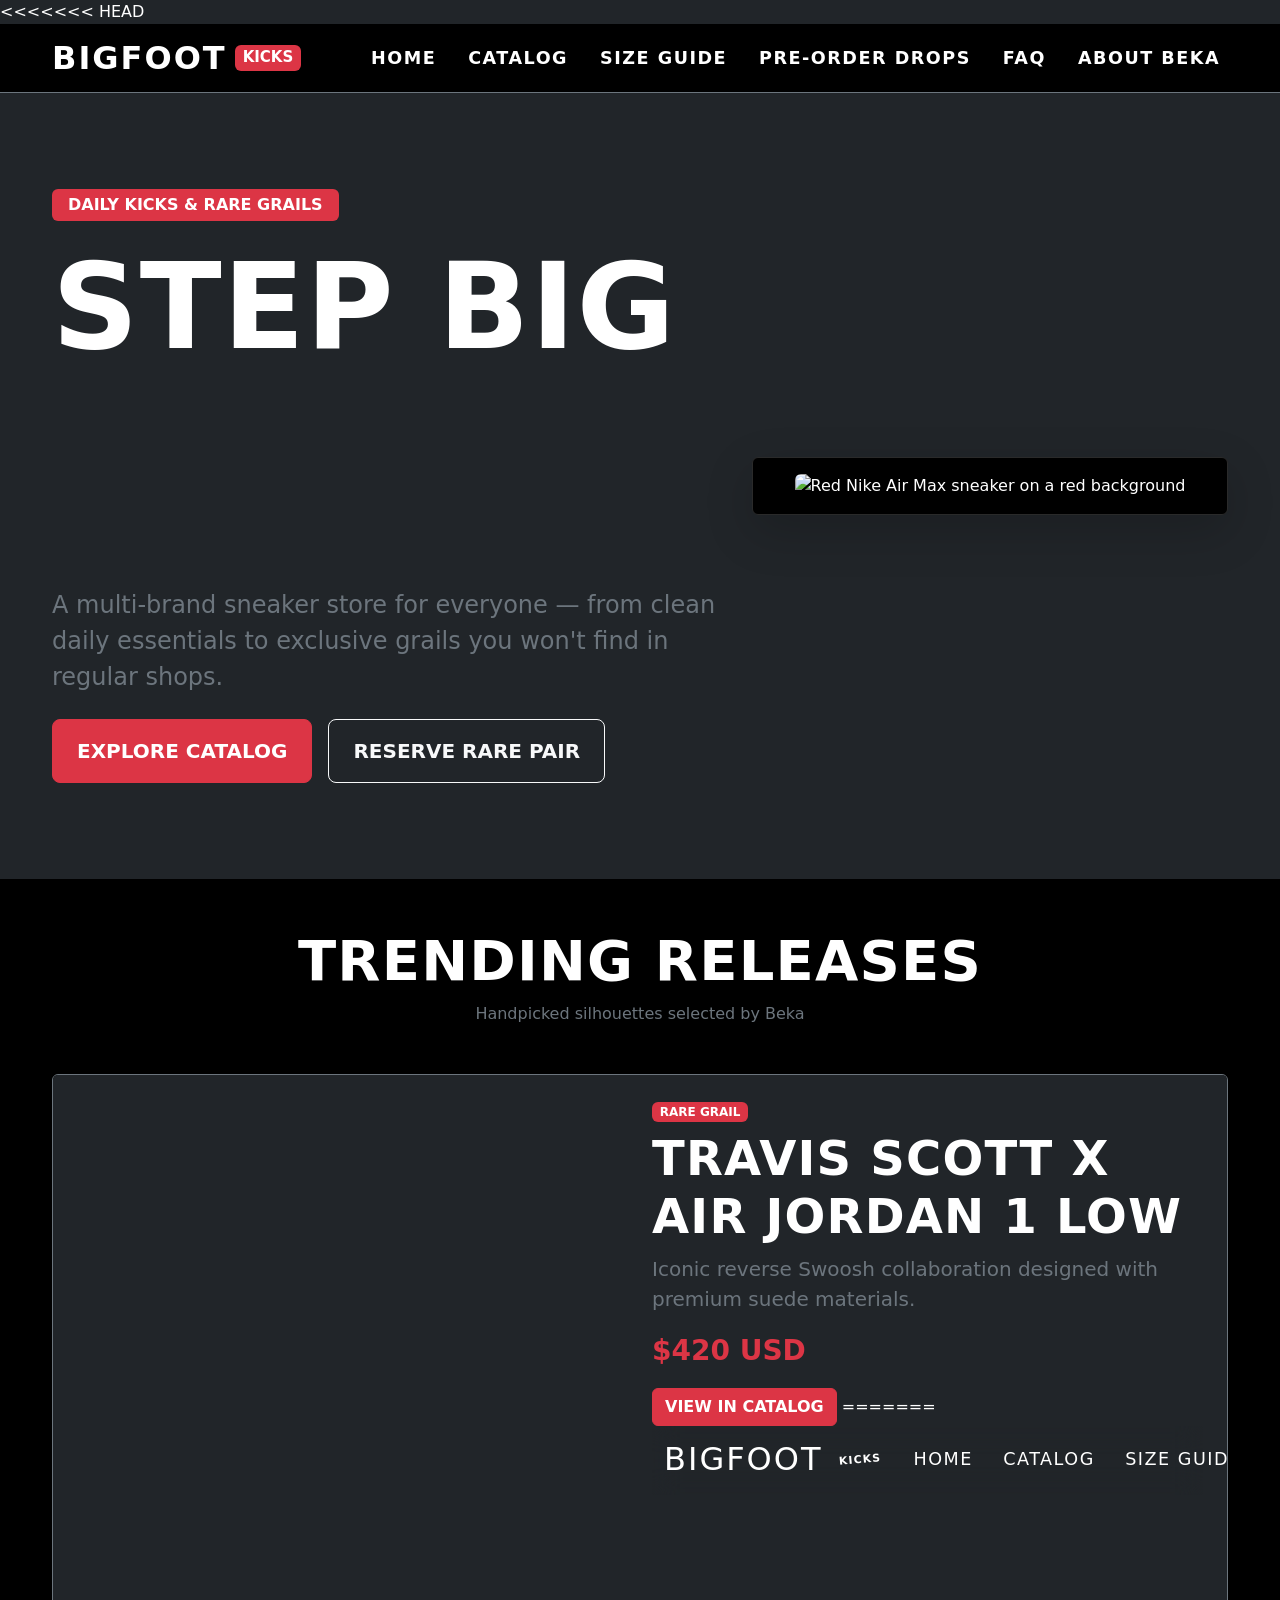
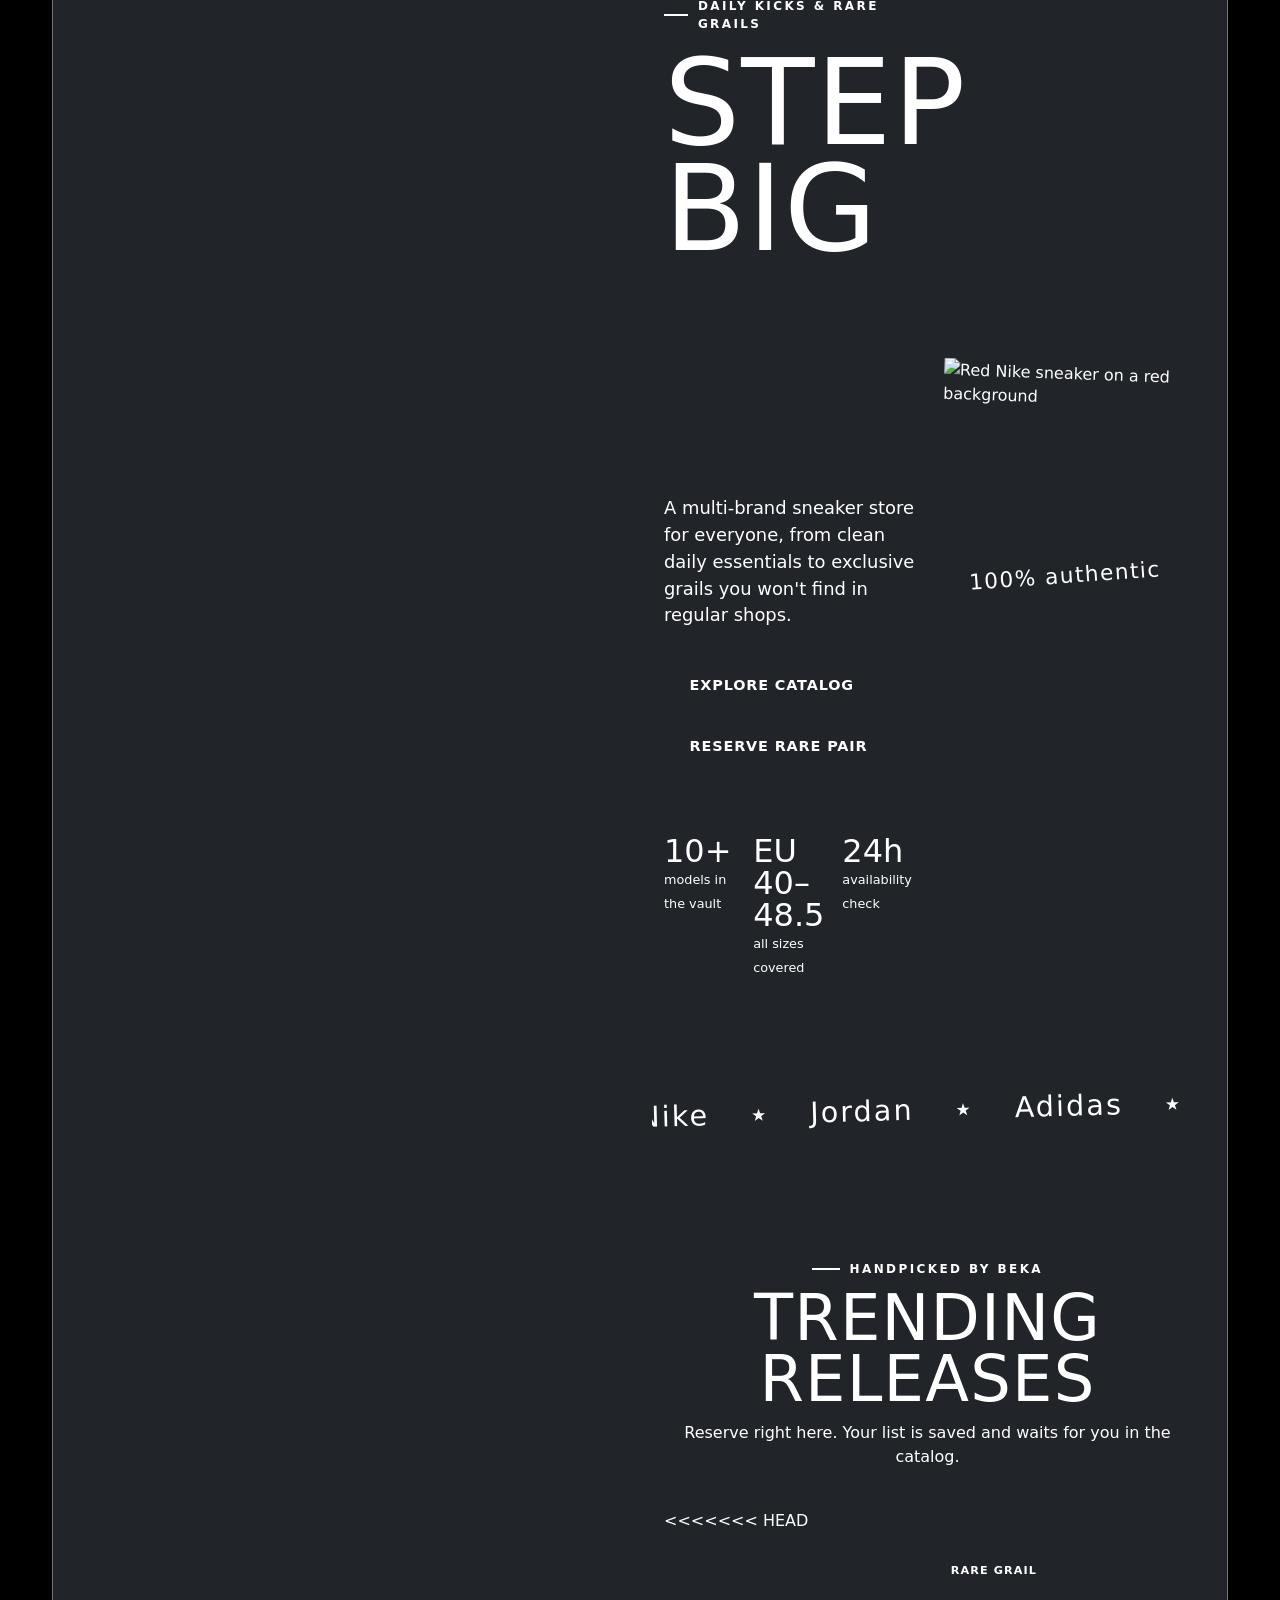
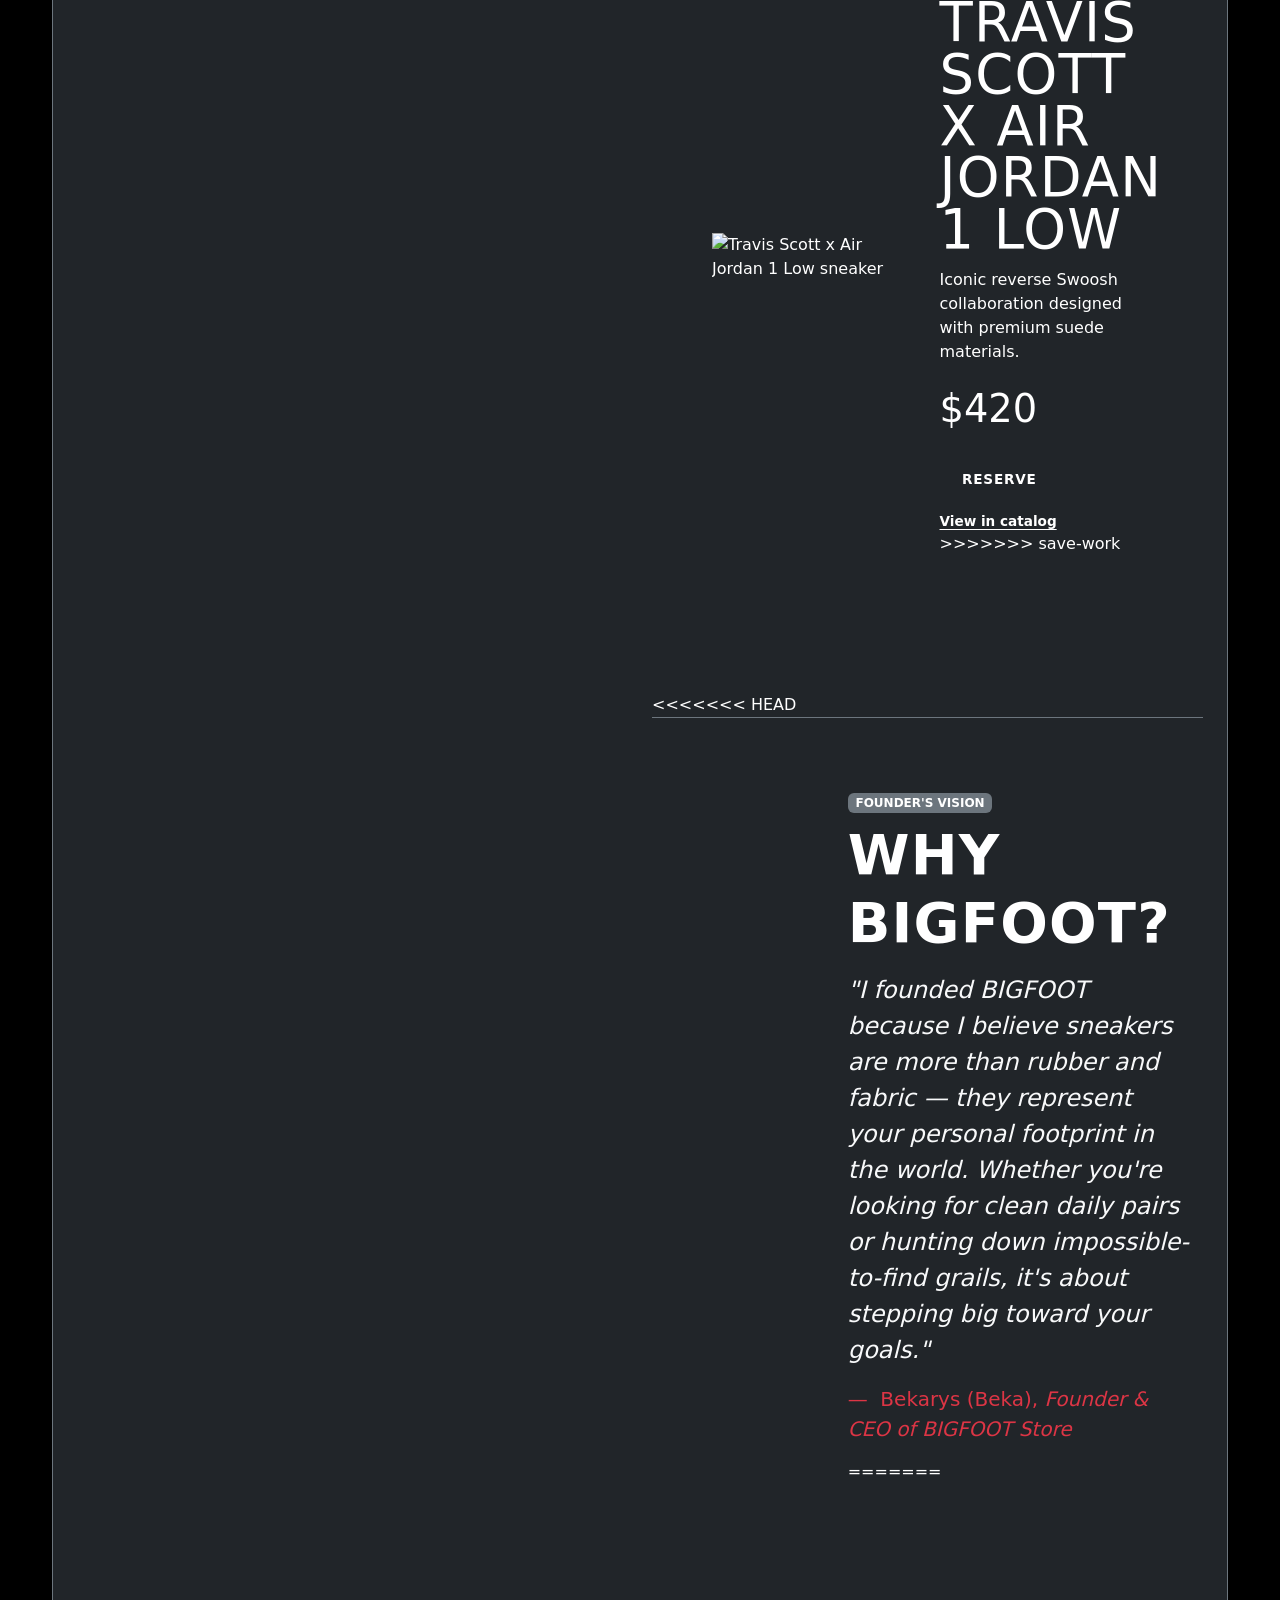
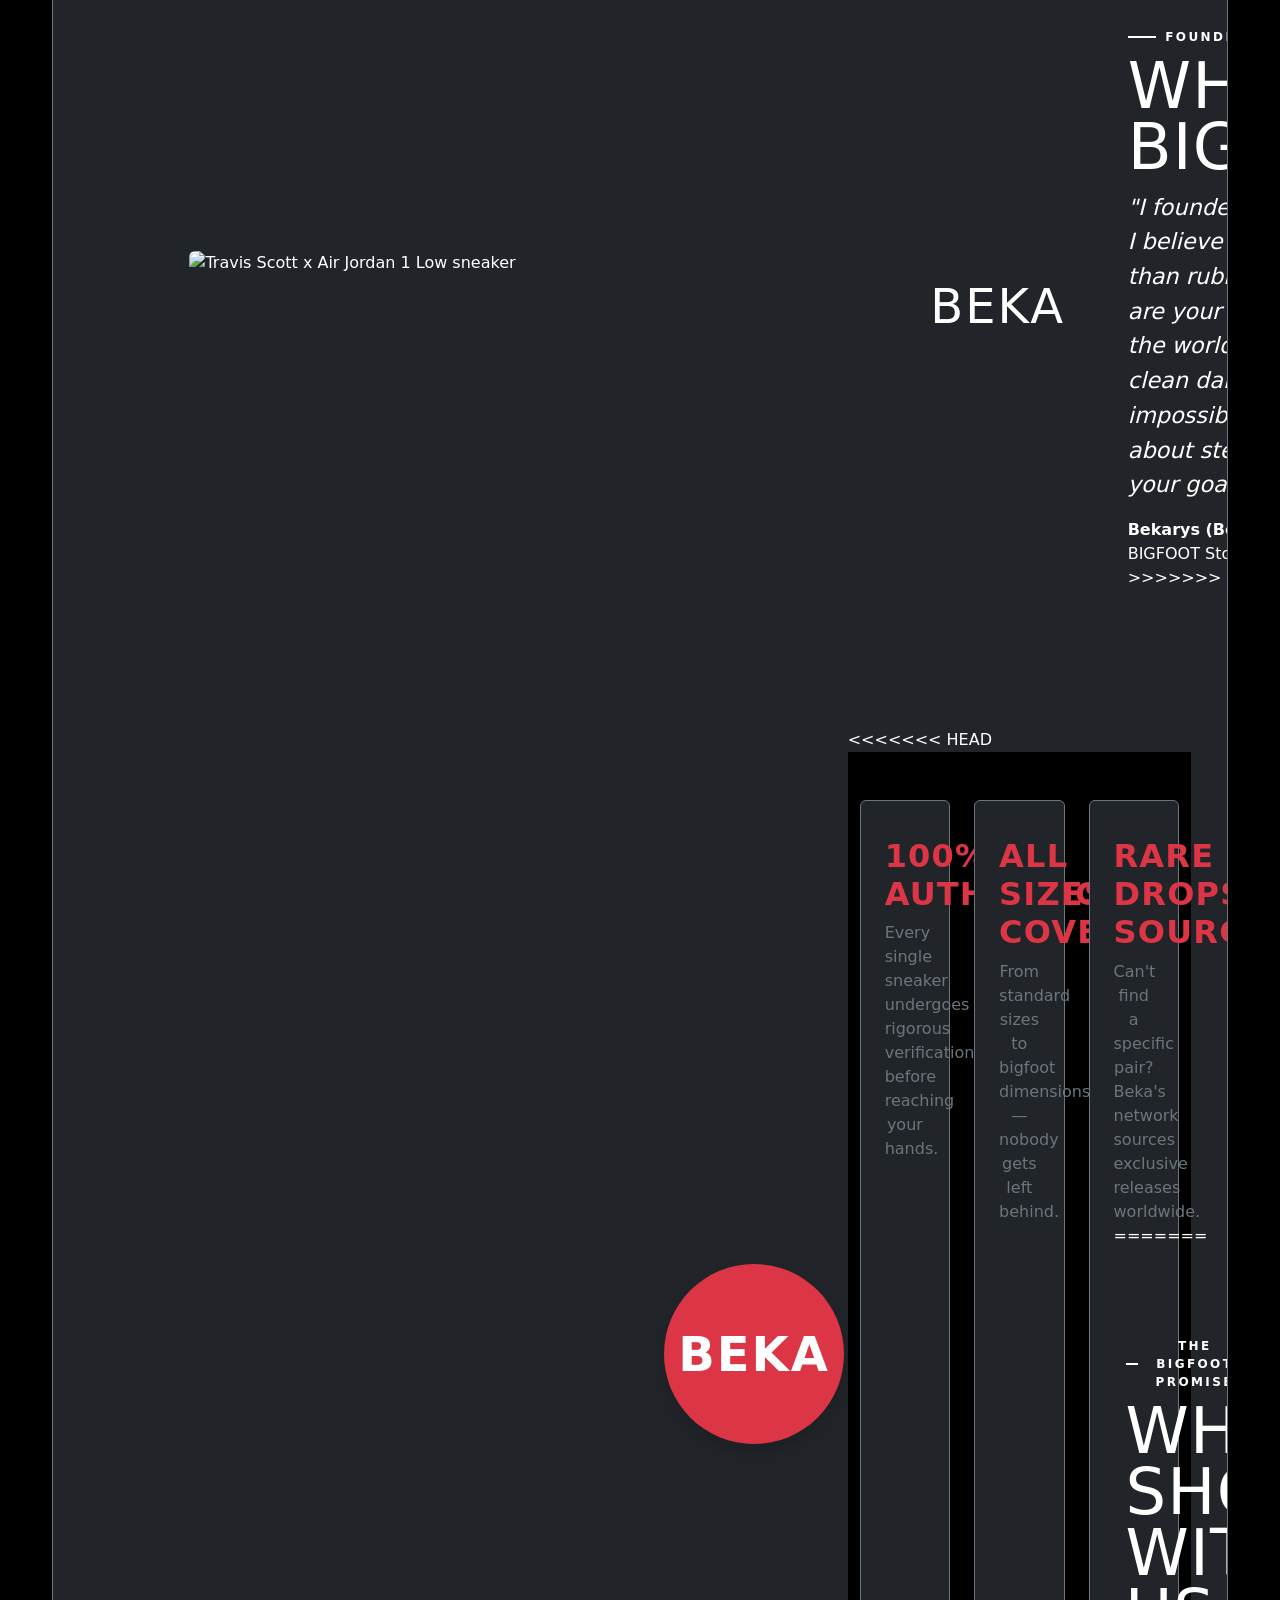
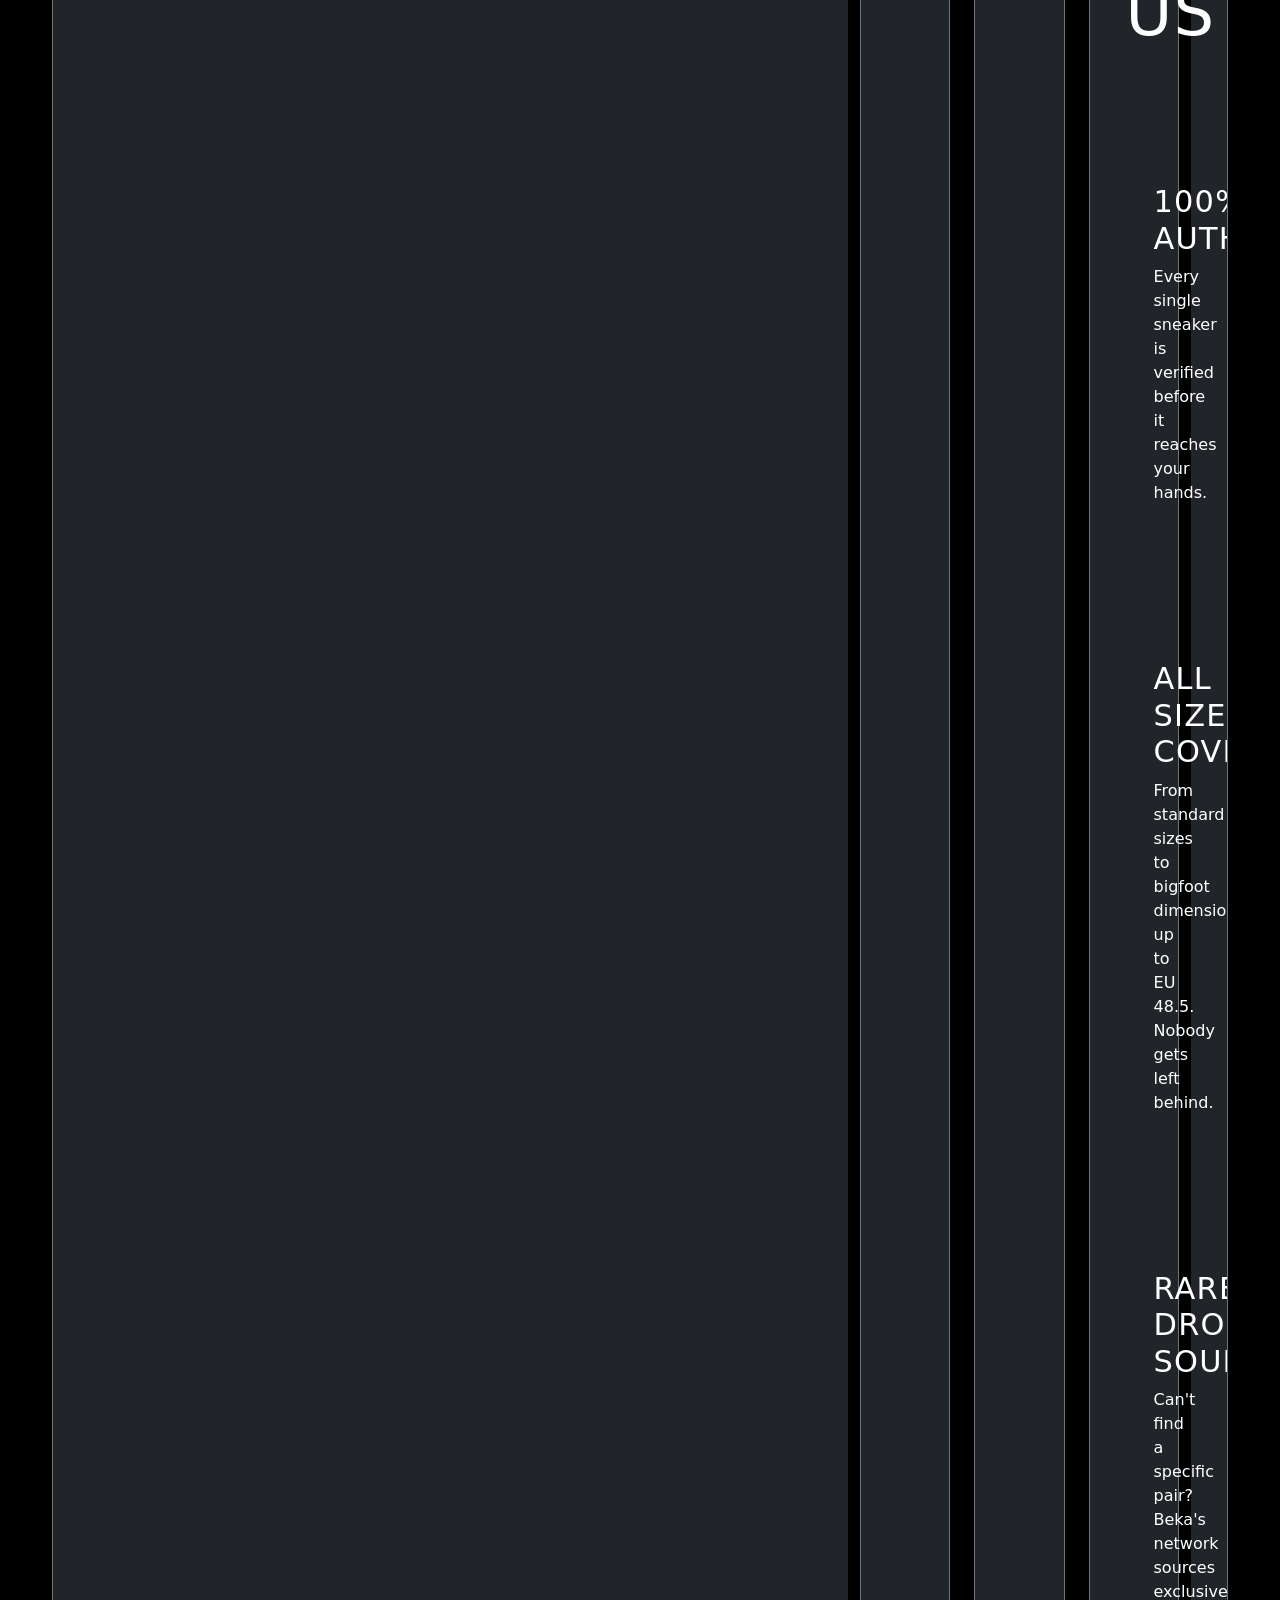
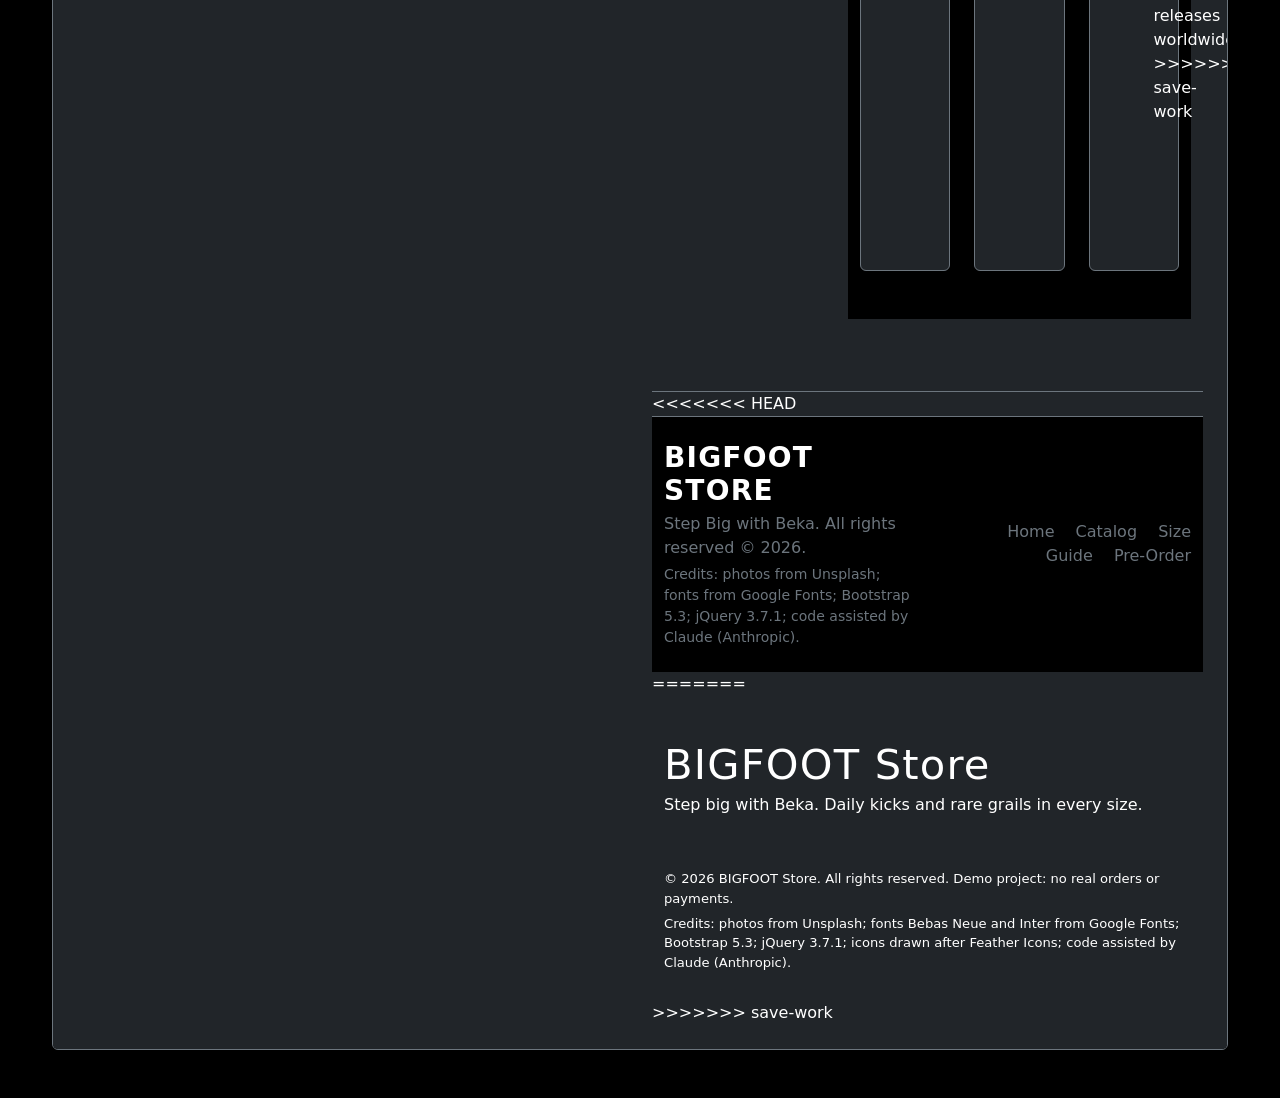
==== commit 8274928e: "Final" ====
--- a/index.html
+++ b/index.html
@@ -4,6 +4,87 @@
   <meta charset="UTF-8">
   <meta name="viewport" content="width=device-width, initial-scale=1.0">
   <title>BIGFOOT | Step Big with Beka</title>
+<<<<<<< HEAD
+  <link href="https://cdn.jsdelivr.net/npm/bootstrap@5.3.3/dist/css/bootstrap.min.css" rel="stylesheet">
+  <link rel="preconnect" href="https://fonts.googleapis.com">
+  <link rel="preconnect" href="https://fonts.gstatic.com" crossorigin>
+  <link href="https://fonts.googleapis.com/css2?family=Bebas+Neue&family=Inter:wght@300;400;600;700&display=swap" rel="stylesheet">
+  <link rel="stylesheet" href="css/style.css">
+</head>
+<body class="bg-dark text-white">
+
+  <header>
+    <nav class="navbar navbar-expand-lg navbar-dark bg-black sticky-top border-bottom border-secondary" aria-label="Main navigation">
+      <div class="container">
+        <a class="navbar-brand d-flex align-items-center gap-2" href="index.html">
+          <span class="fs-2 fw-bold text-uppercase brand-logo">BIGFOOT</span>
+          <span class="badge bg-danger text-uppercase px-2">Kicks</span>
+        </a>
+        <button class="navbar-toggler" type="button" data-bs-toggle="collapse" data-bs-target="#navbarNav" aria-controls="navbarNav" aria-expanded="false" aria-label="Toggle navigation">
+          <span class="navbar-toggler-icon"></span>
+        </button>
+        <div class="collapse navbar-collapse" id="navbarNav">
+          <ul class="navbar-nav ms-auto text-uppercase fw-semibold gap-lg-3">
+            <li class="nav-item"><a class="nav-link active" href="index.html" aria-current="page">Home</a></li>
+            <li class="nav-item"><a class="nav-link" href="catalog.html">Catalog</a></li>
+            <li class="nav-item"><a class="nav-link" href="catalog.html#size-guide">Size Guide</a></li>
+            <li class="nav-item"><a class="nav-link" href="catalog.html#preorder">Pre-Order Drops</a></li>
+            <li class="nav-item"><a class="nav-link" href="catalog.html#faq">FAQ</a></li>
+            <li class="nav-item"><a class="nav-link" href="#about-beka">About Beka</a></li>
+          </ul>
+        </div>
+      </div>
+    </nav>
+  </header>
+
+  <main>
+    <section class="hero-section py-5 text-white bg-dark">
+      <div class="container py-lg-5">
+        <div class="row align-items-center gy-4">
+          <div class="col-lg-7 text-center text-lg-start">
+            <span class="badge bg-danger text-uppercase px-3 py-2 mb-3 fs-6">Daily Kicks &amp; Rare Grails</span>
+            <h1 class="display-1 fw-bold text-uppercase mb-3 hero-title">
+              Step Big <br><span class="text-stroke">with Beka.</span>
+            </h1>
+            <p class="lead mb-4 fs-4 text-secondary">
+              A multi-brand sneaker store for everyone — from clean daily essentials to exclusive grails you won't find in regular shops.
+            </p>
+            <div class="d-flex gap-3 justify-content-center justify-content-lg-start flex-wrap">
+              <a href="catalog.html" class="btn btn-danger btn-lg px-4 py-3 fw-bold text-uppercase">Explore Catalog</a>
+              <a href="catalog.html#preorder" class="btn btn-outline-light btn-lg px-4 py-3 fw-bold text-uppercase">Reserve Rare Pair</a>
+            </div>
+          </div>
+          <div class="col-lg-5 text-center">
+            <div class="hero-img-box p-3 rounded shadow-lg bg-black">
+              <img src="https://images.unsplash.com/photo-1542291026-7eec264c27ff?auto=format&fit=crop&w=800&q=80" alt="Red Nike Air Max sneaker on a red background" class="img-fluid rounded hero-img">
+            </div>
+          </div>
+        </div>
+      </div>
+    </section>
+
+    <section class="py-5 bg-black text-white" aria-labelledby="trendingHeading">
+      <div class="container">
+        <div class="text-center mb-5">
+          <h2 id="trendingHeading" class="display-4 text-uppercase fw-bold">Trending Releases</h2>
+          <p class="text-secondary">Handpicked silhouettes selected by Beka</p>
+        </div>
+
+        <div id="featuredCarousel" class="carousel slide" data-bs-ride="carousel" aria-label="Trending sneakers">
+          <div class="carousel-inner rounded border border-secondary">
+
+            <div class="carousel-item active p-4 bg-dark">
+              <div class="row align-items-center">
+                <div class="col-md-6 text-center">
+                  <img src="https://images.unsplash.com/photo-1511556532299-8f662fc26c06?auto=format&fit=crop&w=700&q=80" class="img-fluid rounded carousel-img" alt="Travis Scott x Air Jordan 1 Low sneaker">
+                </div>
+                <div class="col-md-6 mt-3 mt-md-0">
+                  <span class="badge bg-danger mb-2 text-uppercase">RARE GRAIL</span>
+                  <h3 class="display-5 fw-bold text-uppercase">Travis Scott x Air Jordan 1 Low</h3>
+                  <p class="text-secondary fs-5">Iconic reverse Swoosh collaboration designed with premium suede materials.</p>
+                  <p class="fs-3 fw-bold text-danger">$420 USD</p>
+                  <a href="catalog.html" class="btn btn-danger fw-bold text-uppercase">View in Catalog</a>
+=======
   <meta name="description" content="BIGFOOT: a multi-brand sneaker store with daily pairs, rare grails and all sizes up to EU 48.5.">
   <link rel="icon" href="images/favicon.svg" type="image/svg+xml">
   <link href="https://cdn.jsdelivr.net/npm/bootstrap@5.3.3/dist/css/bootstrap.min.css" rel="stylesheet">
@@ -117,10 +198,24 @@
                     <button type="button" class="reserve-btn" data-id="2" data-name="Travis Scott x Air Jordan 1">Reserve</button>
                     <a href="catalog.html" class="link-btn">View in catalog</a>
                   </div>
+>>>>>>> save-work
                 </div>
               </div>
             </div>
 
+<<<<<<< HEAD
+            <div class="carousel-item p-4 bg-dark">
+              <div class="row align-items-center">
+                <div class="col-md-6 text-center">
+                  <img src="https://images.unsplash.com/photo-1539185441755-769473a23570?auto=format&fit=crop&w=700&q=80" class="img-fluid rounded carousel-img" alt="New Balance 9060 Sea Salt sneaker">
+                </div>
+                <div class="col-md-6 mt-3 mt-md-0">
+                  <span class="badge bg-warning text-dark mb-2 text-uppercase">TRENDING NOW</span>
+                  <h3 class="display-5 fw-bold text-uppercase">New Balance 9060 Sea Salt</h3>
+                  <p class="text-secondary fs-5">Futuristic chunky silhouette delivering unmatched daily cushioning and style.</p>
+                  <p class="fs-3 fw-bold text-danger">$180 USD</p>
+                  <a href="catalog.html" class="btn btn-danger fw-bold text-uppercase">View in Catalog</a>
+=======
             <div class="carousel-item">
               <div class="row align-items-center g-4 trend-slide">
                 <div class="col-md-6">
@@ -135,10 +230,24 @@
                     <button type="button" class="reserve-btn" data-id="3" data-name="New Balance 9060">Reserve</button>
                     <a href="catalog.html" class="link-btn">View in catalog</a>
                   </div>
+>>>>>>> save-work
                 </div>
               </div>
             </div>
 
+<<<<<<< HEAD
+            <div class="carousel-item p-4 bg-dark">
+              <div class="row align-items-center">
+                <div class="col-md-6 text-center">
+                  <img src="https://images.unsplash.com/photo-1597045566677-8cf032ed6634?auto=format&fit=crop&w=700&q=80" class="img-fluid rounded carousel-img" alt="Nike Dunk Low Retro Panda sneaker">
+                </div>
+                <div class="col-md-6 mt-3 mt-md-0">
+                  <span class="badge bg-secondary mb-2 text-uppercase">DAILY ESSENTIAL</span>
+                  <h3 class="display-5 fw-bold text-uppercase">Nike Dunk Low Retro Panda</h3>
+                  <p class="text-secondary fs-5">The ultimate black-and-white staple designed to fit any streetwear outfit.</p>
+                  <p class="fs-3 fw-bold text-danger">$130 USD</p>
+                  <a href="catalog.html" class="btn btn-danger fw-bold text-uppercase">View in Catalog</a>
+=======
             <div class="carousel-item">
               <div class="row align-items-center g-4 trend-slide">
                 <div class="col-md-6">
@@ -153,13 +262,18 @@
                     <button type="button" class="reserve-btn" data-id="5" data-name="Nike Dunk Low Panda">Reserve</button>
                     <a href="catalog.html" class="link-btn">View in catalog</a>
                   </div>
+>>>>>>> save-work
                 </div>
               </div>
             </div>
           </div>
+<<<<<<< HEAD
+
+=======
         </div>
 
         <div class="trend-controls">
+>>>>>>> save-work
           <button class="carousel-control-prev" type="button" data-bs-target="#featuredCarousel" data-bs-slide="prev">
             <span class="carousel-control-prev-icon" aria-hidden="true"></span>
             <span class="visually-hidden">Previous</span>
@@ -172,6 +286,27 @@
       </div>
     </section>
 
+<<<<<<< HEAD
+    <section id="about-beka" class="py-5 bg-dark text-white border-top border-bottom border-secondary">
+      <div class="container py-4">
+        <div class="row align-items-center gy-4">
+          <div class="col-md-4 text-center">
+            <div class="founder-avatar rounded-circle mx-auto d-flex align-items-center justify-content-center bg-danger text-white display-3 fw-bold shadow" aria-hidden="true">
+              BEKA
+            </div>
+          </div>
+          <div class="col-md-8">
+            <span class="badge bg-secondary text-uppercase mb-2">Founder's Vision</span>
+            <h2 class="display-4 text-uppercase fw-bold mb-3">Why BIGFOOT?</h2>
+            <blockquote class="blockquote">
+              <p class="fs-4 fst-italic text-light">
+                "I founded BIGFOOT because I believe sneakers are more than rubber and fabric — they represent your personal footprint in the world. Whether you're looking for clean daily pairs or hunting down impossible-to-find grails, it's about stepping big toward your goals."
+              </p>
+              <footer class="blockquote-footer text-danger mt-2 fs-5">
+                Bekarys (Beka), <cite>Founder &amp; CEO of BIGFOOT Store</cite>
+              </footer>
+            </blockquote>
+=======
     <!-- About Beka -->
     <section id="about-beka" class="section section--alt" aria-labelledby="aboutHeading">
       <div class="container">
@@ -184,11 +319,34 @@
               <p>"I founded BIGFOOT because I believe sneakers are more than rubber and fabric. They are your personal footprint in the world. Whether you want clean daily pairs or hunt impossible-to-find grails, it's about stepping big toward your goals."</p>
             </blockquote>
             <p class="founder-name">Bekarys (Beka), <cite>Founder &amp; CEO of BIGFOOT Store</cite></p>
+>>>>>>> save-work
           </div>
         </div>
       </div>
     </section>
 
+<<<<<<< HEAD
+    <section class="py-5 bg-black text-white" aria-labelledby="whyHeading">
+      <div class="container">
+        <h2 id="whyHeading" class="visually-hidden">Why shop at BIGFOOT</h2>
+        <div class="row g-4 text-center">
+          <div class="col-md-4">
+            <div class="p-4 bg-dark rounded border border-secondary h-100 feature-card">
+              <h3 class="fs-2 text-uppercase text-danger fw-bold">100% Authentic</h3>
+              <p class="text-secondary">Every single sneaker undergoes rigorous verification before reaching your hands.</p>
+            </div>
+          </div>
+          <div class="col-md-4">
+            <div class="p-4 bg-dark rounded border border-secondary h-100 feature-card">
+              <h3 class="fs-2 text-uppercase text-danger fw-bold">All Sizes Covered</h3>
+              <p class="text-secondary">From standard sizes to bigfoot dimensions — nobody gets left behind.</p>
+            </div>
+          </div>
+          <div class="col-md-4">
+            <div class="p-4 bg-dark rounded border border-secondary h-100 feature-card">
+              <h3 class="fs-2 text-uppercase text-danger fw-bold">Rare Drops Sourcing</h3>
+              <p class="text-secondary">Can't find a specific pair? Beka's network sources exclusive releases worldwide.</p>
+=======
     <!-- Why shop here -->
     <section class="section" aria-labelledby="whyHeading">
       <div class="container">
@@ -216,6 +374,7 @@
               <span class="feature-num" aria-hidden="true">03</span>
               <h3>Rare drops sourcing</h3>
               <p>Can't find a specific pair? Beka's network sources exclusive releases worldwide.</p>
+>>>>>>> save-work
             </div>
           </div>
         </div>
@@ -223,6 +382,31 @@
     </section>
   </main>
 
+<<<<<<< HEAD
+  <div id="toast" role="status" aria-live="polite"></div>
+
+  <footer class="bg-black text-white border-top border-secondary py-4">
+    <div class="container text-center text-md-start">
+      <div class="row gy-3 align-items-center">
+        <div class="col-md-6">
+          <h2 class="text-uppercase fw-bold fs-3 mb-1">BIGFOOT Store</h2>
+          <p class="text-secondary mb-1">Step Big with Beka. All rights reserved &copy; 2026.</p>
+          <p class="text-secondary small mb-0">Credits: photos from Unsplash; fonts from Google Fonts; Bootstrap 5.3; jQuery 3.7.1; code assisted by Claude (Anthropic).</p>
+        </div>
+        <div class="col-md-6 text-md-end">
+          <a href="index.html" class="text-secondary text-decoration-none me-3">Home</a>
+          <a href="catalog.html" class="text-secondary text-decoration-none me-3">Catalog</a>
+          <a href="catalog.html#size-guide" class="text-secondary text-decoration-none me-3">Size Guide</a>
+          <a href="catalog.html#preorder" class="text-secondary text-decoration-none">Pre-Order</a>
+        </div>
+      </div>
+    </div>
+  </footer>
+
+  <script src="https://cdn.jsdelivr.net/npm/bootstrap@5.3.3/dist/js/bootstrap.bundle.min.js"></script>
+  <script src="https://code.jquery.com/jquery-3.7.1.min.js"></script>
+  <script src="js/effects.js"></script>
+=======
   <footer class="site-footer">
     <div class="container">
       <div class="footer-grid">
@@ -300,5 +484,6 @@
   <script src="js/effects.js"></script>
   <script src="js/cart.js"></script>
   <script src="js/sizes.js"></script>
+>>>>>>> save-work
 </body>
 </html>
--- a/css/style.css
+++ b/css/style.css
@@ -1,3 +1,12 @@
+<<<<<<< HEAD
+:root {
+  --bg-black: #0d0d0d;
+  --bg-dark: #161616;
+  --accent-red: #ff3e3e;
+  --text-muted: #a0a0a0;
+  --font-heading: 'Bebas Neue', sans-serif;
+  --font-body: 'Inter', sans-serif;
+=======
 :root,
 [data-bs-theme="dark"] {
   --bg: #0b0b0c;
@@ -53,11 +62,65 @@
   --font-body: 'Inter', sans-serif;
   --radius: 18px;
   --radius-lg: 26px;
+>>>>>>> save-work
 }
 
 /* ---------- Base ---------- */
 body {
   font-family: var(--font-body);
+<<<<<<< HEAD
+  background-color: var(--bg-black) !important;
+  color: #fff;
+}
+
+h1, h2, h3, h4, .brand-logo, .nav-link {
+  font-family: var(--font-heading);
+  letter-spacing: 1.2px;
+}
+
+section[id] { scroll-margin-top: 80px; }
+
+::selection { background: var(--accent-red); color: #fff; }
+
+::-webkit-scrollbar { width: 8px; }
+::-webkit-scrollbar-track { background: var(--bg-black); }
+::-webkit-scrollbar-thumb { background: #2a2a2a; border-radius: 4px; }
+::-webkit-scrollbar-thumb:hover { background: var(--accent-red); }
+
+a:focus-visible, button:focus-visible, .form-check-input:focus-visible {
+  outline: 3px solid var(--accent-red);
+  outline-offset: 2px;
+}
+
+.form-control:focus, .form-select:focus, textarea:focus {
+  border-color: var(--accent-red) !important;
+  box-shadow: 0 0 0 0.25rem rgba(255, 62, 62, 0.25) !important;
+}
+
+/* ---------- Navbar ---------- */
+.brand-logo { text-shadow: 0 0 10px rgba(255, 62, 62, 0.8), 0 0 20px rgba(255, 62, 62, 0.4); }
+.nav-link { transition: color 0.3s ease; }
+.nav-link:hover, .nav-link.active { color: var(--accent-red) !important; }
+
+/* ---------- Buttons ---------- */
+.btn { transition: transform 0.2s ease, box-shadow 0.2s ease, background-color 0.2s ease; }
+.btn:hover { transform: translateY(-2px); box-shadow: 0 6px 14px rgba(255, 62, 62, 0.3); }
+.btn:active { transform: translateY(0); }
+
+.btn-danger { background: var(--accent-red); border-color: var(--accent-red); }
+.btn-danger:hover { background: #d82f2f; border-color: #d82f2f; }
+
+.btn-outline-light:hover { background: var(--accent-red); border-color: var(--accent-red); color: #fff; }
+
+.reserve-btn { position: relative; overflow: hidden; transition: box-shadow 0.2s ease; }
+.reserve-btn:hover {
+  background-color: var(--accent-red) !important;
+  color: #fff !important;
+  border-color: var(--accent-red) !important;
+  box-shadow: 0 0 15px rgba(255, 62, 62, 0.6);
+  animation: hype-glitch 0.3s infinite;
+}
+=======
   background-color: var(--bg);
   color: var(--text);
   transition: background-color 0.3s ease, color 0.3s ease;
@@ -693,6 +756,7 @@
   animation: none;
 }
 .trend-actions .reserve-btn { padding: 0.75rem 1.4rem; font-size: 0.85rem; }
+>>>>>>> save-work
 
 @keyframes hype-glitch {
   0% { transform: translate(0) skew(0deg); }
@@ -703,6 +767,66 @@
   100% { transform: translate(0) skew(0deg); }
 }
 
+<<<<<<< HEAD
+/* ---------- Home page ---------- */
+.text-stroke { color: transparent; -webkit-text-stroke: 2px var(--accent-red); }
+
+.hero-img-box { border: 1px solid #2a2a2a; }
+.hero-img, .carousel-img { width: 100%; max-height: 420px; object-fit: cover; }
+
+.founder-avatar { width: 180px; height: 180px; font-family: var(--font-heading); letter-spacing: 2px; }
+
+.feature-card { transition: transform 0.25s ease, border-color 0.25s ease, box-shadow 0.25s ease; }
+.feature-card:hover {
+  transform: translateY(-4px);
+  border-color: var(--accent-red) !important;
+  box-shadow: 0 10px 20px rgba(255, 62, 62, 0.2);
+}
+
+/* ---------- Catalog: compact sneaker grid ---------- */
+.sneaker-grid {
+  display: grid;
+  grid-template-columns: repeat(auto-fill, minmax(160px, 1fr)); /* 2 columns at 375px, ~6 at 1280px */
+  gap: 1rem;
+}
+
+.sneaker-card { transition: box-shadow 0.3s ease, border-color 0.3s ease; }
+.sneaker-card:hover { box-shadow: 0 10px 20px rgba(255, 62, 62, 0.25); border-color: var(--accent-red) !important; }
+
+.product-img { height: 130px; width: 100%; object-fit: cover; }
+.sneaker-card .card-body { padding: 0.7rem; }
+.sneaker-card .card-title { font-size: 0.95rem; margin-bottom: 0.4rem; }
+.sneaker-card .card-text { font-size: 0.78rem; line-height: 1.35; }
+.sneaker-card .badge { font-size: 0.65rem; }
+.sneaker-card .fs-5 { font-size: 1.05rem !important; }
+.sneaker-card .reserve-btn { padding: 0.2rem 0.55rem; font-size: 0.75rem; }
+
+.empty-state { border: 2px dashed #333; border-radius: 0.5rem; padding: 3rem 1rem; text-align: center; }
+.empty-state[hidden] { display: none; }
+
+/* ---------- Reserve list and form ---------- */
+.max-width-form { max-width: 720px; }
+
+.cart-box { background: var(--bg-dark); border: 1px solid #333; border-radius: 0.5rem; padding: 1rem; }
+.cart-item { border-bottom: 1px solid #262626; padding-bottom: 0.4rem; }
+.cart-item .remove-item:hover { background: var(--accent-red); color: #fff !important; }
+
+.form-control.is-invalid, .form-select.is-invalid { border-color: var(--accent-red) !important; background-image: none; }
+.invalid-feedback { color: #ff7b7b; font-size: 0.875rem; display: block; }
+
+#formSuccess {
+  display: none;
+  background: rgba(31, 157, 85, 0.15);
+  border: 1px solid #1f9d55;
+  color: #7be0a6;
+  border-radius: 0.5rem;
+  padding: 0.9rem 1rem;
+  margin-bottom: 1rem;
+  font-weight: 600;
+}
+
+/* ---------- FAQ ---------- */
+=======
 .empty-state {
   border: 2px dashed var(--border);
   border-radius: var(--radius);
@@ -903,6 +1027,7 @@
 
 /* ---------- FAQ ---------- */
 .faq-list { max-width: 760px; margin: 0 auto; display: grid; gap: 0.6rem; }
+>>>>>>> save-work
 .faq-q {
   display: flex;
   justify-content: space-between;
@@ -910,6 +1035,36 @@
   gap: 1rem;
   width: 100%;
   text-align: left;
+<<<<<<< HEAD
+  background: var(--bg-dark);
+  color: #fff;
+  border: 1px solid #333;
+  border-radius: 0.5rem;
+  padding: 0.9rem 1rem;
+  font-family: var(--font-heading);
+  font-size: 1.25rem;
+  letter-spacing: 1px;
+  text-transform: uppercase;
+  cursor: pointer;
+  transition: border-color 0.2s ease, color 0.2s ease;
+}
+.faq-q::after { content: "+"; font-size: 1.6rem; line-height: 1; color: var(--accent-red); flex-shrink: 0; }
+.faq-q[aria-expanded="true"]::after { content: "\2212"; }
+.faq-q:hover, .faq-q[aria-expanded="true"] { border-color: var(--accent-red); color: var(--accent-red); }
+
+.faq-a {
+  display: none;
+  background: #101010;
+  border: 1px solid #262626;
+  border-top: 0;
+  border-radius: 0 0 0.5rem 0.5rem;
+  margin-top: -0.4rem;
+  padding: 1rem;
+  color: #c4c4c4;
+  line-height: 1.6;
+}
+
+=======
   background: var(--surface);
   color: var(--text);
   border: 1px solid var(--border);
@@ -945,6 +1100,7 @@
 .footer-bottom { margin-top: 2rem; padding-top: 1.25rem; border-top: 1px solid var(--border); font-size: 0.82rem; color: var(--muted); }
 .footer-bottom p { margin: 0 0 0.3rem; }
 
+>>>>>>> save-work
 /* ---------- Toast ---------- */
 #toast {
   display: none;
@@ -955,6 +1111,27 @@
   max-width: 420px;
   margin-left: auto;
   z-index: 2000;
+<<<<<<< HEAD
+  background: var(--accent-red);
+  color: #fff;
+  font-weight: 600;
+  padding: 0.8rem 1rem;
+  border-radius: 0.5rem;
+  box-shadow: 0 8px 24px rgba(0, 0, 0, 0.5);
+}
+
+/* ---------- Easter egg ---------- */
+body.secret-mode { box-shadow: inset 0 0 0 5px var(--accent-red); }
+
+/* ---------- Responsive ---------- */
+@media (max-width: 575.98px) {
+  .hero-title { font-size: 2.8rem !important; }
+  .btn-lg { padding: 0.6rem 1.2rem !important; font-size: 0.9rem !important; }
+}
+
+@media (min-width: 768px) and (max-width: 1023.98px) {
+  .hero-title { font-size: 4rem; }
+=======
   background: var(--accent-strong);
   color: #fff;
   font-weight: 700;
@@ -1004,12 +1181,22 @@
   .sneaker-desc { -webkit-lineclamp: 2; font-size: 0.78rem; }
   .sneaker-foot .reserve-btn { width: 100%; }
   .size-finder .input-group .btn { padding: 0.6rem 0.9rem; font-size: 0.8rem; }
+>>>>>>> save-work
 }
 
 @media (min-width: 1280px) {
   .container { max-width: 1200px; }
+<<<<<<< HEAD
+  .hero-title { font-size: 5.5rem; }
+}
+
+@media (prefers-reduced-motion: reduce) {
+  .btn, .sneaker-card, .feature-card { transition: none; }
+  .reserve-btn:hover { animation: none; }
+=======
 }
 
 @media (prefers-reduced-motion: reduce) {
   *, *::before, *::after { transition: none !important; animation: none !important; }
+>>>>>>> save-work
 }
--- a/css/style.css
+++ b/css/style.css
@@ -1,3 +1,12 @@
+<<<<<<< HEAD
+:root {
+  --bg-black: #0d0d0d;
+  --bg-dark: #161616;
+  --accent-red: #ff3e3e;
+  --text-muted: #a0a0a0;
+  --font-heading: 'Bebas Neue', sans-serif;
+  --font-body: 'Inter', sans-serif;
+=======
 :root,
 [data-bs-theme="dark"] {
   --bg: #0b0b0c;
@@ -53,11 +62,65 @@
   --font-body: 'Inter', sans-serif;
   --radius: 18px;
   --radius-lg: 26px;
+>>>>>>> save-work
 }
 
 /* ---------- Base ---------- */
 body {
   font-family: var(--font-body);
+<<<<<<< HEAD
+  background-color: var(--bg-black) !important;
+  color: #fff;
+}
+
+h1, h2, h3, h4, .brand-logo, .nav-link {
+  font-family: var(--font-heading);
+  letter-spacing: 1.2px;
+}
+
+section[id] { scroll-margin-top: 80px; }
+
+::selection { background: var(--accent-red); color: #fff; }
+
+::-webkit-scrollbar { width: 8px; }
+::-webkit-scrollbar-track { background: var(--bg-black); }
+::-webkit-scrollbar-thumb { background: #2a2a2a; border-radius: 4px; }
+::-webkit-scrollbar-thumb:hover { background: var(--accent-red); }
+
+a:focus-visible, button:focus-visible, .form-check-input:focus-visible {
+  outline: 3px solid var(--accent-red);
+  outline-offset: 2px;
+}
+
+.form-control:focus, .form-select:focus, textarea:focus {
+  border-color: var(--accent-red) !important;
+  box-shadow: 0 0 0 0.25rem rgba(255, 62, 62, 0.25) !important;
+}
+
+/* ---------- Navbar ---------- */
+.brand-logo { text-shadow: 0 0 10px rgba(255, 62, 62, 0.8), 0 0 20px rgba(255, 62, 62, 0.4); }
+.nav-link { transition: color 0.3s ease; }
+.nav-link:hover, .nav-link.active { color: var(--accent-red) !important; }
+
+/* ---------- Buttons ---------- */
+.btn { transition: transform 0.2s ease, box-shadow 0.2s ease, background-color 0.2s ease; }
+.btn:hover { transform: translateY(-2px); box-shadow: 0 6px 14px rgba(255, 62, 62, 0.3); }
+.btn:active { transform: translateY(0); }
+
+.btn-danger { background: var(--accent-red); border-color: var(--accent-red); }
+.btn-danger:hover { background: #d82f2f; border-color: #d82f2f; }
+
+.btn-outline-light:hover { background: var(--accent-red); border-color: var(--accent-red); color: #fff; }
+
+.reserve-btn { position: relative; overflow: hidden; transition: box-shadow 0.2s ease; }
+.reserve-btn:hover {
+  background-color: var(--accent-red) !important;
+  color: #fff !important;
+  border-color: var(--accent-red) !important;
+  box-shadow: 0 0 15px rgba(255, 62, 62, 0.6);
+  animation: hype-glitch 0.3s infinite;
+}
+=======
   background-color: var(--bg);
   color: var(--text);
   transition: background-color 0.3s ease, color 0.3s ease;
@@ -693,6 +756,7 @@
   animation: none;
 }
 .trend-actions .reserve-btn { padding: 0.75rem 1.4rem; font-size: 0.85rem; }
+>>>>>>> save-work
 
 @keyframes hype-glitch {
   0% { transform: translate(0) skew(0deg); }
@@ -703,6 +767,66 @@
   100% { transform: translate(0) skew(0deg); }
 }
 
+<<<<<<< HEAD
+/* ---------- Home page ---------- */
+.text-stroke { color: transparent; -webkit-text-stroke: 2px var(--accent-red); }
+
+.hero-img-box { border: 1px solid #2a2a2a; }
+.hero-img, .carousel-img { width: 100%; max-height: 420px; object-fit: cover; }
+
+.founder-avatar { width: 180px; height: 180px; font-family: var(--font-heading); letter-spacing: 2px; }
+
+.feature-card { transition: transform 0.25s ease, border-color 0.25s ease, box-shadow 0.25s ease; }
+.feature-card:hover {
+  transform: translateY(-4px);
+  border-color: var(--accent-red) !important;
+  box-shadow: 0 10px 20px rgba(255, 62, 62, 0.2);
+}
+
+/* ---------- Catalog: compact sneaker grid ---------- */
+.sneaker-grid {
+  display: grid;
+  grid-template-columns: repeat(auto-fill, minmax(160px, 1fr)); /* 2 columns at 375px, ~6 at 1280px */
+  gap: 1rem;
+}
+
+.sneaker-card { transition: box-shadow 0.3s ease, border-color 0.3s ease; }
+.sneaker-card:hover { box-shadow: 0 10px 20px rgba(255, 62, 62, 0.25); border-color: var(--accent-red) !important; }
+
+.product-img { height: 130px; width: 100%; object-fit: cover; }
+.sneaker-card .card-body { padding: 0.7rem; }
+.sneaker-card .card-title { font-size: 0.95rem; margin-bottom: 0.4rem; }
+.sneaker-card .card-text { font-size: 0.78rem; line-height: 1.35; }
+.sneaker-card .badge { font-size: 0.65rem; }
+.sneaker-card .fs-5 { font-size: 1.05rem !important; }
+.sneaker-card .reserve-btn { padding: 0.2rem 0.55rem; font-size: 0.75rem; }
+
+.empty-state { border: 2px dashed #333; border-radius: 0.5rem; padding: 3rem 1rem; text-align: center; }
+.empty-state[hidden] { display: none; }
+
+/* ---------- Reserve list and form ---------- */
+.max-width-form { max-width: 720px; }
+
+.cart-box { background: var(--bg-dark); border: 1px solid #333; border-radius: 0.5rem; padding: 1rem; }
+.cart-item { border-bottom: 1px solid #262626; padding-bottom: 0.4rem; }
+.cart-item .remove-item:hover { background: var(--accent-red); color: #fff !important; }
+
+.form-control.is-invalid, .form-select.is-invalid { border-color: var(--accent-red) !important; background-image: none; }
+.invalid-feedback { color: #ff7b7b; font-size: 0.875rem; display: block; }
+
+#formSuccess {
+  display: none;
+  background: rgba(31, 157, 85, 0.15);
+  border: 1px solid #1f9d55;
+  color: #7be0a6;
+  border-radius: 0.5rem;
+  padding: 0.9rem 1rem;
+  margin-bottom: 1rem;
+  font-weight: 600;
+}
+
+/* ---------- FAQ ---------- */
+=======
 .empty-state {
   border: 2px dashed var(--border);
   border-radius: var(--radius);
@@ -903,6 +1027,7 @@
 
 /* ---------- FAQ ---------- */
 .faq-list { max-width: 760px; margin: 0 auto; display: grid; gap: 0.6rem; }
+>>>>>>> save-work
 .faq-q {
   display: flex;
   justify-content: space-between;
@@ -910,6 +1035,36 @@
   gap: 1rem;
   width: 100%;
   text-align: left;
+<<<<<<< HEAD
+  background: var(--bg-dark);
+  color: #fff;
+  border: 1px solid #333;
+  border-radius: 0.5rem;
+  padding: 0.9rem 1rem;
+  font-family: var(--font-heading);
+  font-size: 1.25rem;
+  letter-spacing: 1px;
+  text-transform: uppercase;
+  cursor: pointer;
+  transition: border-color 0.2s ease, color 0.2s ease;
+}
+.faq-q::after { content: "+"; font-size: 1.6rem; line-height: 1; color: var(--accent-red); flex-shrink: 0; }
+.faq-q[aria-expanded="true"]::after { content: "\2212"; }
+.faq-q:hover, .faq-q[aria-expanded="true"] { border-color: var(--accent-red); color: var(--accent-red); }
+
+.faq-a {
+  display: none;
+  background: #101010;
+  border: 1px solid #262626;
+  border-top: 0;
+  border-radius: 0 0 0.5rem 0.5rem;
+  margin-top: -0.4rem;
+  padding: 1rem;
+  color: #c4c4c4;
+  line-height: 1.6;
+}
+
+=======
   background: var(--surface);
   color: var(--text);
   border: 1px solid var(--border);
@@ -945,6 +1100,7 @@
 .footer-bottom { margin-top: 2rem; padding-top: 1.25rem; border-top: 1px solid var(--border); font-size: 0.82rem; color: var(--muted); }
 .footer-bottom p { margin: 0 0 0.3rem; }
 
+>>>>>>> save-work
 /* ---------- Toast ---------- */
 #toast {
   display: none;
@@ -955,6 +1111,27 @@
   max-width: 420px;
   margin-left: auto;
   z-index: 2000;
+<<<<<<< HEAD
+  background: var(--accent-red);
+  color: #fff;
+  font-weight: 600;
+  padding: 0.8rem 1rem;
+  border-radius: 0.5rem;
+  box-shadow: 0 8px 24px rgba(0, 0, 0, 0.5);
+}
+
+/* ---------- Easter egg ---------- */
+body.secret-mode { box-shadow: inset 0 0 0 5px var(--accent-red); }
+
+/* ---------- Responsive ---------- */
+@media (max-width: 575.98px) {
+  .hero-title { font-size: 2.8rem !important; }
+  .btn-lg { padding: 0.6rem 1.2rem !important; font-size: 0.9rem !important; }
+}
+
+@media (min-width: 768px) and (max-width: 1023.98px) {
+  .hero-title { font-size: 4rem; }
+=======
   background: var(--accent-strong);
   color: #fff;
   font-weight: 700;
@@ -1004,12 +1181,22 @@
   .sneaker-desc { -webkit-lineclamp: 2; font-size: 0.78rem; }
   .sneaker-foot .reserve-btn { width: 100%; }
   .size-finder .input-group .btn { padding: 0.6rem 0.9rem; font-size: 0.8rem; }
+>>>>>>> save-work
 }
 
 @media (min-width: 1280px) {
   .container { max-width: 1200px; }
+<<<<<<< HEAD
+  .hero-title { font-size: 5.5rem; }
+}
+
+@media (prefers-reduced-motion: reduce) {
+  .btn, .sneaker-card, .feature-card { transition: none; }
+  .reserve-btn:hover { animation: none; }
+=======
 }
 
 @media (prefers-reduced-motion: reduce) {
   *, *::before, *::after { transition: none !important; animation: none !important; }
+>>>>>>> save-work
 }
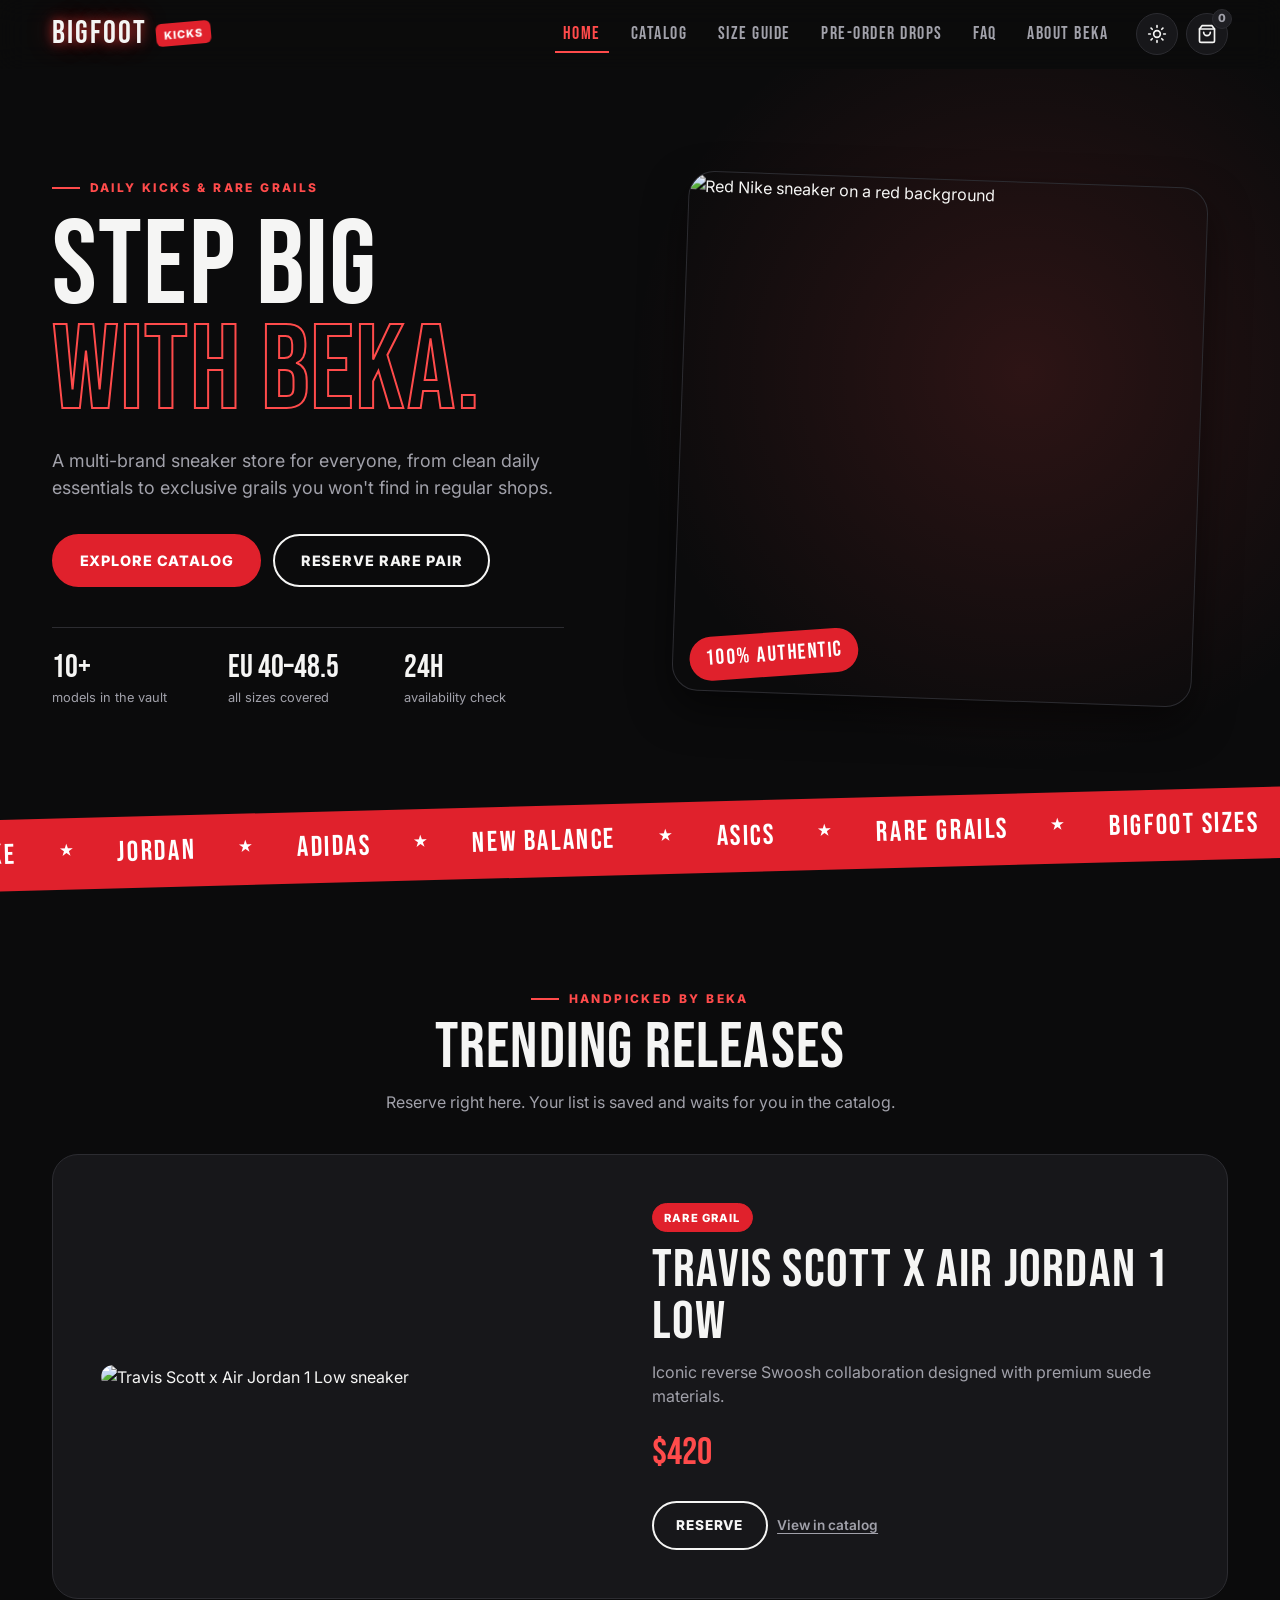
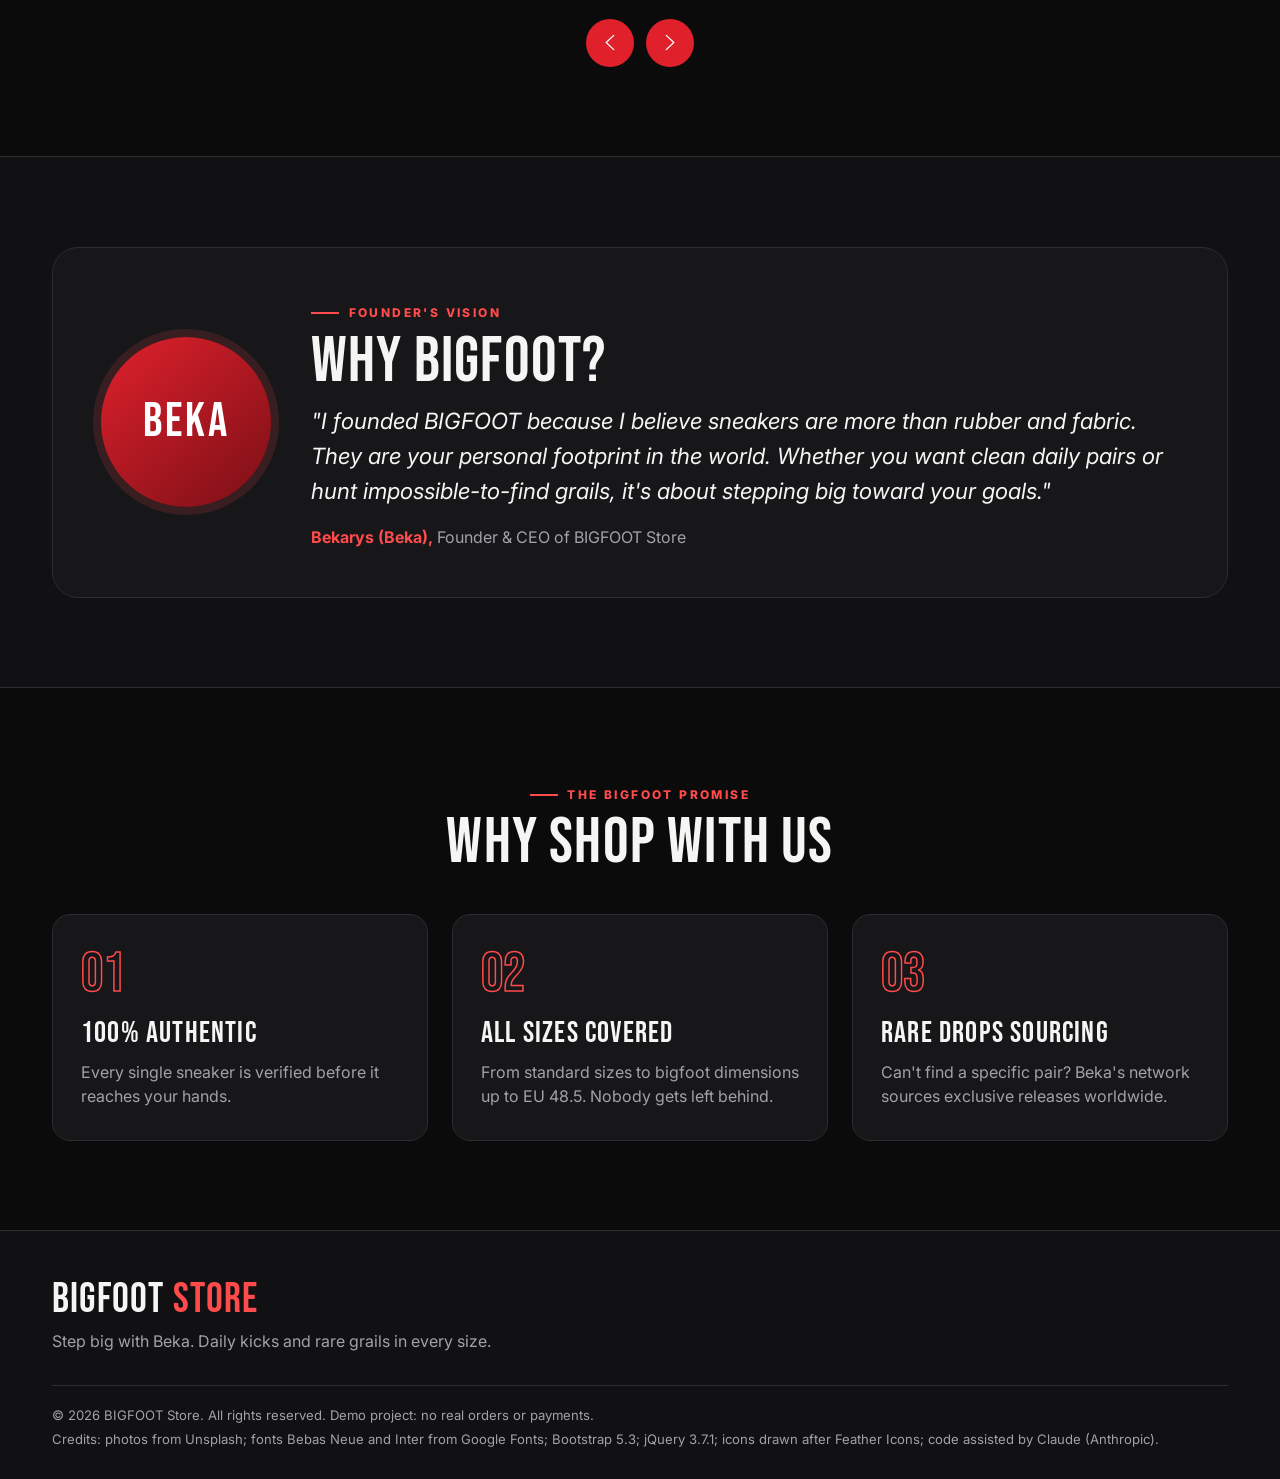
==== commit 39cddf89: "Final version: light/dark mode, saved reserve list, Bootstrap size guide, redesign" ====
--- a/index.html
+++ b/index.html
@@ -4,87 +4,6 @@
   <meta charset="UTF-8">
   <meta name="viewport" content="width=device-width, initial-scale=1.0">
   <title>BIGFOOT | Step Big with Beka</title>
-<<<<<<< HEAD
-  <link href="https://cdn.jsdelivr.net/npm/bootstrap@5.3.3/dist/css/bootstrap.min.css" rel="stylesheet">
-  <link rel="preconnect" href="https://fonts.googleapis.com">
-  <link rel="preconnect" href="https://fonts.gstatic.com" crossorigin>
-  <link href="https://fonts.googleapis.com/css2?family=Bebas+Neue&family=Inter:wght@300;400;600;700&display=swap" rel="stylesheet">
-  <link rel="stylesheet" href="css/style.css">
-</head>
-<body class="bg-dark text-white">
-
-  <header>
-    <nav class="navbar navbar-expand-lg navbar-dark bg-black sticky-top border-bottom border-secondary" aria-label="Main navigation">
-      <div class="container">
-        <a class="navbar-brand d-flex align-items-center gap-2" href="index.html">
-          <span class="fs-2 fw-bold text-uppercase brand-logo">BIGFOOT</span>
-          <span class="badge bg-danger text-uppercase px-2">Kicks</span>
-        </a>
-        <button class="navbar-toggler" type="button" data-bs-toggle="collapse" data-bs-target="#navbarNav" aria-controls="navbarNav" aria-expanded="false" aria-label="Toggle navigation">
-          <span class="navbar-toggler-icon"></span>
-        </button>
-        <div class="collapse navbar-collapse" id="navbarNav">
-          <ul class="navbar-nav ms-auto text-uppercase fw-semibold gap-lg-3">
-            <li class="nav-item"><a class="nav-link active" href="index.html" aria-current="page">Home</a></li>
-            <li class="nav-item"><a class="nav-link" href="catalog.html">Catalog</a></li>
-            <li class="nav-item"><a class="nav-link" href="catalog.html#size-guide">Size Guide</a></li>
-            <li class="nav-item"><a class="nav-link" href="catalog.html#preorder">Pre-Order Drops</a></li>
-            <li class="nav-item"><a class="nav-link" href="catalog.html#faq">FAQ</a></li>
-            <li class="nav-item"><a class="nav-link" href="#about-beka">About Beka</a></li>
-          </ul>
-        </div>
-      </div>
-    </nav>
-  </header>
-
-  <main>
-    <section class="hero-section py-5 text-white bg-dark">
-      <div class="container py-lg-5">
-        <div class="row align-items-center gy-4">
-          <div class="col-lg-7 text-center text-lg-start">
-            <span class="badge bg-danger text-uppercase px-3 py-2 mb-3 fs-6">Daily Kicks &amp; Rare Grails</span>
-            <h1 class="display-1 fw-bold text-uppercase mb-3 hero-title">
-              Step Big <br><span class="text-stroke">with Beka.</span>
-            </h1>
-            <p class="lead mb-4 fs-4 text-secondary">
-              A multi-brand sneaker store for everyone — from clean daily essentials to exclusive grails you won't find in regular shops.
-            </p>
-            <div class="d-flex gap-3 justify-content-center justify-content-lg-start flex-wrap">
-              <a href="catalog.html" class="btn btn-danger btn-lg px-4 py-3 fw-bold text-uppercase">Explore Catalog</a>
-              <a href="catalog.html#preorder" class="btn btn-outline-light btn-lg px-4 py-3 fw-bold text-uppercase">Reserve Rare Pair</a>
-            </div>
-          </div>
-          <div class="col-lg-5 text-center">
-            <div class="hero-img-box p-3 rounded shadow-lg bg-black">
-              <img src="https://images.unsplash.com/photo-1542291026-7eec264c27ff?auto=format&fit=crop&w=800&q=80" alt="Red Nike Air Max sneaker on a red background" class="img-fluid rounded hero-img">
-            </div>
-          </div>
-        </div>
-      </div>
-    </section>
-
-    <section class="py-5 bg-black text-white" aria-labelledby="trendingHeading">
-      <div class="container">
-        <div class="text-center mb-5">
-          <h2 id="trendingHeading" class="display-4 text-uppercase fw-bold">Trending Releases</h2>
-          <p class="text-secondary">Handpicked silhouettes selected by Beka</p>
-        </div>
-
-        <div id="featuredCarousel" class="carousel slide" data-bs-ride="carousel" aria-label="Trending sneakers">
-          <div class="carousel-inner rounded border border-secondary">
-
-            <div class="carousel-item active p-4 bg-dark">
-              <div class="row align-items-center">
-                <div class="col-md-6 text-center">
-                  <img src="https://images.unsplash.com/photo-1511556532299-8f662fc26c06?auto=format&fit=crop&w=700&q=80" class="img-fluid rounded carousel-img" alt="Travis Scott x Air Jordan 1 Low sneaker">
-                </div>
-                <div class="col-md-6 mt-3 mt-md-0">
-                  <span class="badge bg-danger mb-2 text-uppercase">RARE GRAIL</span>
-                  <h3 class="display-5 fw-bold text-uppercase">Travis Scott x Air Jordan 1 Low</h3>
-                  <p class="text-secondary fs-5">Iconic reverse Swoosh collaboration designed with premium suede materials.</p>
-                  <p class="fs-3 fw-bold text-danger">$420 USD</p>
-                  <a href="catalog.html" class="btn btn-danger fw-bold text-uppercase">View in Catalog</a>
-=======
   <meta name="description" content="BIGFOOT: a multi-brand sneaker store with daily pairs, rare grails and all sizes up to EU 48.5.">
   <link rel="icon" href="images/favicon.svg" type="image/svg+xml">
   <link href="https://cdn.jsdelivr.net/npm/bootstrap@5.3.3/dist/css/bootstrap.min.css" rel="stylesheet">
@@ -198,24 +117,10 @@
                     <button type="button" class="reserve-btn" data-id="2" data-name="Travis Scott x Air Jordan 1">Reserve</button>
                     <a href="catalog.html" class="link-btn">View in catalog</a>
                   </div>
->>>>>>> save-work
                 </div>
               </div>
             </div>
 
-<<<<<<< HEAD
-            <div class="carousel-item p-4 bg-dark">
-              <div class="row align-items-center">
-                <div class="col-md-6 text-center">
-                  <img src="https://images.unsplash.com/photo-1539185441755-769473a23570?auto=format&fit=crop&w=700&q=80" class="img-fluid rounded carousel-img" alt="New Balance 9060 Sea Salt sneaker">
-                </div>
-                <div class="col-md-6 mt-3 mt-md-0">
-                  <span class="badge bg-warning text-dark mb-2 text-uppercase">TRENDING NOW</span>
-                  <h3 class="display-5 fw-bold text-uppercase">New Balance 9060 Sea Salt</h3>
-                  <p class="text-secondary fs-5">Futuristic chunky silhouette delivering unmatched daily cushioning and style.</p>
-                  <p class="fs-3 fw-bold text-danger">$180 USD</p>
-                  <a href="catalog.html" class="btn btn-danger fw-bold text-uppercase">View in Catalog</a>
-=======
             <div class="carousel-item">
               <div class="row align-items-center g-4 trend-slide">
                 <div class="col-md-6">
@@ -230,24 +135,10 @@
                     <button type="button" class="reserve-btn" data-id="3" data-name="New Balance 9060">Reserve</button>
                     <a href="catalog.html" class="link-btn">View in catalog</a>
                   </div>
->>>>>>> save-work
                 </div>
               </div>
             </div>
 
-<<<<<<< HEAD
-            <div class="carousel-item p-4 bg-dark">
-              <div class="row align-items-center">
-                <div class="col-md-6 text-center">
-                  <img src="https://images.unsplash.com/photo-1597045566677-8cf032ed6634?auto=format&fit=crop&w=700&q=80" class="img-fluid rounded carousel-img" alt="Nike Dunk Low Retro Panda sneaker">
-                </div>
-                <div class="col-md-6 mt-3 mt-md-0">
-                  <span class="badge bg-secondary mb-2 text-uppercase">DAILY ESSENTIAL</span>
-                  <h3 class="display-5 fw-bold text-uppercase">Nike Dunk Low Retro Panda</h3>
-                  <p class="text-secondary fs-5">The ultimate black-and-white staple designed to fit any streetwear outfit.</p>
-                  <p class="fs-3 fw-bold text-danger">$130 USD</p>
-                  <a href="catalog.html" class="btn btn-danger fw-bold text-uppercase">View in Catalog</a>
-=======
             <div class="carousel-item">
               <div class="row align-items-center g-4 trend-slide">
                 <div class="col-md-6">
@@ -262,18 +153,13 @@
                     <button type="button" class="reserve-btn" data-id="5" data-name="Nike Dunk Low Panda">Reserve</button>
                     <a href="catalog.html" class="link-btn">View in catalog</a>
                   </div>
->>>>>>> save-work
                 </div>
               </div>
             </div>
           </div>
-<<<<<<< HEAD
-
-=======
         </div>
 
         <div class="trend-controls">
->>>>>>> save-work
           <button class="carousel-control-prev" type="button" data-bs-target="#featuredCarousel" data-bs-slide="prev">
             <span class="carousel-control-prev-icon" aria-hidden="true"></span>
             <span class="visually-hidden">Previous</span>
@@ -286,27 +172,6 @@
       </div>
     </section>
 
-<<<<<<< HEAD
-    <section id="about-beka" class="py-5 bg-dark text-white border-top border-bottom border-secondary">
-      <div class="container py-4">
-        <div class="row align-items-center gy-4">
-          <div class="col-md-4 text-center">
-            <div class="founder-avatar rounded-circle mx-auto d-flex align-items-center justify-content-center bg-danger text-white display-3 fw-bold shadow" aria-hidden="true">
-              BEKA
-            </div>
-          </div>
-          <div class="col-md-8">
-            <span class="badge bg-secondary text-uppercase mb-2">Founder's Vision</span>
-            <h2 class="display-4 text-uppercase fw-bold mb-3">Why BIGFOOT?</h2>
-            <blockquote class="blockquote">
-              <p class="fs-4 fst-italic text-light">
-                "I founded BIGFOOT because I believe sneakers are more than rubber and fabric — they represent your personal footprint in the world. Whether you're looking for clean daily pairs or hunting down impossible-to-find grails, it's about stepping big toward your goals."
-              </p>
-              <footer class="blockquote-footer text-danger mt-2 fs-5">
-                Bekarys (Beka), <cite>Founder &amp; CEO of BIGFOOT Store</cite>
-              </footer>
-            </blockquote>
-=======
     <!-- About Beka -->
     <section id="about-beka" class="section section--alt" aria-labelledby="aboutHeading">
       <div class="container">
@@ -319,34 +184,11 @@
               <p>"I founded BIGFOOT because I believe sneakers are more than rubber and fabric. They are your personal footprint in the world. Whether you want clean daily pairs or hunt impossible-to-find grails, it's about stepping big toward your goals."</p>
             </blockquote>
             <p class="founder-name">Bekarys (Beka), <cite>Founder &amp; CEO of BIGFOOT Store</cite></p>
->>>>>>> save-work
           </div>
         </div>
       </div>
     </section>
 
-<<<<<<< HEAD
-    <section class="py-5 bg-black text-white" aria-labelledby="whyHeading">
-      <div class="container">
-        <h2 id="whyHeading" class="visually-hidden">Why shop at BIGFOOT</h2>
-        <div class="row g-4 text-center">
-          <div class="col-md-4">
-            <div class="p-4 bg-dark rounded border border-secondary h-100 feature-card">
-              <h3 class="fs-2 text-uppercase text-danger fw-bold">100% Authentic</h3>
-              <p class="text-secondary">Every single sneaker undergoes rigorous verification before reaching your hands.</p>
-            </div>
-          </div>
-          <div class="col-md-4">
-            <div class="p-4 bg-dark rounded border border-secondary h-100 feature-card">
-              <h3 class="fs-2 text-uppercase text-danger fw-bold">All Sizes Covered</h3>
-              <p class="text-secondary">From standard sizes to bigfoot dimensions — nobody gets left behind.</p>
-            </div>
-          </div>
-          <div class="col-md-4">
-            <div class="p-4 bg-dark rounded border border-secondary h-100 feature-card">
-              <h3 class="fs-2 text-uppercase text-danger fw-bold">Rare Drops Sourcing</h3>
-              <p class="text-secondary">Can't find a specific pair? Beka's network sources exclusive releases worldwide.</p>
-=======
     <!-- Why shop here -->
     <section class="section" aria-labelledby="whyHeading">
       <div class="container">
@@ -374,7 +216,6 @@
               <span class="feature-num" aria-hidden="true">03</span>
               <h3>Rare drops sourcing</h3>
               <p>Can't find a specific pair? Beka's network sources exclusive releases worldwide.</p>
->>>>>>> save-work
             </div>
           </div>
         </div>
@@ -382,31 +223,6 @@
     </section>
   </main>
 
-<<<<<<< HEAD
-  <div id="toast" role="status" aria-live="polite"></div>
-
-  <footer class="bg-black text-white border-top border-secondary py-4">
-    <div class="container text-center text-md-start">
-      <div class="row gy-3 align-items-center">
-        <div class="col-md-6">
-          <h2 class="text-uppercase fw-bold fs-3 mb-1">BIGFOOT Store</h2>
-          <p class="text-secondary mb-1">Step Big with Beka. All rights reserved &copy; 2026.</p>
-          <p class="text-secondary small mb-0">Credits: photos from Unsplash; fonts from Google Fonts; Bootstrap 5.3; jQuery 3.7.1; code assisted by Claude (Anthropic).</p>
-        </div>
-        <div class="col-md-6 text-md-end">
-          <a href="index.html" class="text-secondary text-decoration-none me-3">Home</a>
-          <a href="catalog.html" class="text-secondary text-decoration-none me-3">Catalog</a>
-          <a href="catalog.html#size-guide" class="text-secondary text-decoration-none me-3">Size Guide</a>
-          <a href="catalog.html#preorder" class="text-secondary text-decoration-none">Pre-Order</a>
-        </div>
-      </div>
-    </div>
-  </footer>
-
-  <script src="https://cdn.jsdelivr.net/npm/bootstrap@5.3.3/dist/js/bootstrap.bundle.min.js"></script>
-  <script src="https://code.jquery.com/jquery-3.7.1.min.js"></script>
-  <script src="js/effects.js"></script>
-=======
   <footer class="site-footer">
     <div class="container">
       <div class="footer-grid">
@@ -484,6 +300,5 @@
   <script src="js/effects.js"></script>
   <script src="js/cart.js"></script>
   <script src="js/sizes.js"></script>
->>>>>>> save-work
 </body>
 </html>
--- a/css/style.css
+++ b/css/style.css
@@ -1,12 +1,10 @@
-<<<<<<< HEAD
-:root {
-  --bg-black: #0d0d0d;
-  --bg-dark: #161616;
-  --accent-red: #ff3e3e;
-  --text-muted: #a0a0a0;
-  --font-heading: 'Bebas Neue', sans-serif;
-  --font-body: 'Inter', sans-serif;
-=======
+/* =========================================================
+   BIGFOOT — main stylesheet
+   Colors live in CSS variables. The theme is switched with
+   the data-bs-theme attribute on <html> (js/theme.js).
+   ========================================================= */
+
+/* ---------- Theme variables ---------- */
 :root,
 [data-bs-theme="dark"] {
   --bg: #0b0b0c;
@@ -62,65 +60,11 @@
   --font-body: 'Inter', sans-serif;
   --radius: 18px;
   --radius-lg: 26px;
->>>>>>> save-work
 }
 
 /* ---------- Base ---------- */
 body {
   font-family: var(--font-body);
-<<<<<<< HEAD
-  background-color: var(--bg-black) !important;
-  color: #fff;
-}
-
-h1, h2, h3, h4, .brand-logo, .nav-link {
-  font-family: var(--font-heading);
-  letter-spacing: 1.2px;
-}
-
-section[id] { scroll-margin-top: 80px; }
-
-::selection { background: var(--accent-red); color: #fff; }
-
-::-webkit-scrollbar { width: 8px; }
-::-webkit-scrollbar-track { background: var(--bg-black); }
-::-webkit-scrollbar-thumb { background: #2a2a2a; border-radius: 4px; }
-::-webkit-scrollbar-thumb:hover { background: var(--accent-red); }
-
-a:focus-visible, button:focus-visible, .form-check-input:focus-visible {
-  outline: 3px solid var(--accent-red);
-  outline-offset: 2px;
-}
-
-.form-control:focus, .form-select:focus, textarea:focus {
-  border-color: var(--accent-red) !important;
-  box-shadow: 0 0 0 0.25rem rgba(255, 62, 62, 0.25) !important;
-}
-
-/* ---------- Navbar ---------- */
-.brand-logo { text-shadow: 0 0 10px rgba(255, 62, 62, 0.8), 0 0 20px rgba(255, 62, 62, 0.4); }
-.nav-link { transition: color 0.3s ease; }
-.nav-link:hover, .nav-link.active { color: var(--accent-red) !important; }
-
-/* ---------- Buttons ---------- */
-.btn { transition: transform 0.2s ease, box-shadow 0.2s ease, background-color 0.2s ease; }
-.btn:hover { transform: translateY(-2px); box-shadow: 0 6px 14px rgba(255, 62, 62, 0.3); }
-.btn:active { transform: translateY(0); }
-
-.btn-danger { background: var(--accent-red); border-color: var(--accent-red); }
-.btn-danger:hover { background: #d82f2f; border-color: #d82f2f; }
-
-.btn-outline-light:hover { background: var(--accent-red); border-color: var(--accent-red); color: #fff; }
-
-.reserve-btn { position: relative; overflow: hidden; transition: box-shadow 0.2s ease; }
-.reserve-btn:hover {
-  background-color: var(--accent-red) !important;
-  color: #fff !important;
-  border-color: var(--accent-red) !important;
-  box-shadow: 0 0 15px rgba(255, 62, 62, 0.6);
-  animation: hype-glitch 0.3s infinite;
-}
-=======
   background-color: var(--bg);
   color: var(--text);
   transition: background-color 0.3s ease, color 0.3s ease;
@@ -715,7 +659,7 @@
   font-size: 0.85rem;
   color: var(--muted);
   display: -webkit-box;
-  -webkit-lineclamp: 3;
+  -webkit-line-clamp: 3;
   -webkit-box-orient: vertical;
   overflow: hidden;
 }
@@ -756,7 +700,6 @@
   animation: none;
 }
 .trend-actions .reserve-btn { padding: 0.75rem 1.4rem; font-size: 0.85rem; }
->>>>>>> save-work
 
 @keyframes hype-glitch {
   0% { transform: translate(0) skew(0deg); }
@@ -767,66 +710,6 @@
   100% { transform: translate(0) skew(0deg); }
 }
 
-<<<<<<< HEAD
-/* ---------- Home page ---------- */
-.text-stroke { color: transparent; -webkit-text-stroke: 2px var(--accent-red); }
-
-.hero-img-box { border: 1px solid #2a2a2a; }
-.hero-img, .carousel-img { width: 100%; max-height: 420px; object-fit: cover; }
-
-.founder-avatar { width: 180px; height: 180px; font-family: var(--font-heading); letter-spacing: 2px; }
-
-.feature-card { transition: transform 0.25s ease, border-color 0.25s ease, box-shadow 0.25s ease; }
-.feature-card:hover {
-  transform: translateY(-4px);
-  border-color: var(--accent-red) !important;
-  box-shadow: 0 10px 20px rgba(255, 62, 62, 0.2);
-}
-
-/* ---------- Catalog: compact sneaker grid ---------- */
-.sneaker-grid {
-  display: grid;
-  grid-template-columns: repeat(auto-fill, minmax(160px, 1fr)); /* 2 columns at 375px, ~6 at 1280px */
-  gap: 1rem;
-}
-
-.sneaker-card { transition: box-shadow 0.3s ease, border-color 0.3s ease; }
-.sneaker-card:hover { box-shadow: 0 10px 20px rgba(255, 62, 62, 0.25); border-color: var(--accent-red) !important; }
-
-.product-img { height: 130px; width: 100%; object-fit: cover; }
-.sneaker-card .card-body { padding: 0.7rem; }
-.sneaker-card .card-title { font-size: 0.95rem; margin-bottom: 0.4rem; }
-.sneaker-card .card-text { font-size: 0.78rem; line-height: 1.35; }
-.sneaker-card .badge { font-size: 0.65rem; }
-.sneaker-card .fs-5 { font-size: 1.05rem !important; }
-.sneaker-card .reserve-btn { padding: 0.2rem 0.55rem; font-size: 0.75rem; }
-
-.empty-state { border: 2px dashed #333; border-radius: 0.5rem; padding: 3rem 1rem; text-align: center; }
-.empty-state[hidden] { display: none; }
-
-/* ---------- Reserve list and form ---------- */
-.max-width-form { max-width: 720px; }
-
-.cart-box { background: var(--bg-dark); border: 1px solid #333; border-radius: 0.5rem; padding: 1rem; }
-.cart-item { border-bottom: 1px solid #262626; padding-bottom: 0.4rem; }
-.cart-item .remove-item:hover { background: var(--accent-red); color: #fff !important; }
-
-.form-control.is-invalid, .form-select.is-invalid { border-color: var(--accent-red) !important; background-image: none; }
-.invalid-feedback { color: #ff7b7b; font-size: 0.875rem; display: block; }
-
-#formSuccess {
-  display: none;
-  background: rgba(31, 157, 85, 0.15);
-  border: 1px solid #1f9d55;
-  color: #7be0a6;
-  border-radius: 0.5rem;
-  padding: 0.9rem 1rem;
-  margin-bottom: 1rem;
-  font-weight: 600;
-}
-
-/* ---------- FAQ ---------- */
-=======
 .empty-state {
   border: 2px dashed var(--border);
   border-radius: var(--radius);
@@ -1027,7 +910,6 @@
 
 /* ---------- FAQ ---------- */
 .faq-list { max-width: 760px; margin: 0 auto; display: grid; gap: 0.6rem; }
->>>>>>> save-work
 .faq-q {
   display: flex;
   justify-content: space-between;
@@ -1035,36 +917,6 @@
   gap: 1rem;
   width: 100%;
   text-align: left;
-<<<<<<< HEAD
-  background: var(--bg-dark);
-  color: #fff;
-  border: 1px solid #333;
-  border-radius: 0.5rem;
-  padding: 0.9rem 1rem;
-  font-family: var(--font-heading);
-  font-size: 1.25rem;
-  letter-spacing: 1px;
-  text-transform: uppercase;
-  cursor: pointer;
-  transition: border-color 0.2s ease, color 0.2s ease;
-}
-.faq-q::after { content: "+"; font-size: 1.6rem; line-height: 1; color: var(--accent-red); flex-shrink: 0; }
-.faq-q[aria-expanded="true"]::after { content: "\2212"; }
-.faq-q:hover, .faq-q[aria-expanded="true"] { border-color: var(--accent-red); color: var(--accent-red); }
-
-.faq-a {
-  display: none;
-  background: #101010;
-  border: 1px solid #262626;
-  border-top: 0;
-  border-radius: 0 0 0.5rem 0.5rem;
-  margin-top: -0.4rem;
-  padding: 1rem;
-  color: #c4c4c4;
-  line-height: 1.6;
-}
-
-=======
   background: var(--surface);
   color: var(--text);
   border: 1px solid var(--border);
@@ -1100,7 +952,6 @@
 .footer-bottom { margin-top: 2rem; padding-top: 1.25rem; border-top: 1px solid var(--border); font-size: 0.82rem; color: var(--muted); }
 .footer-bottom p { margin: 0 0 0.3rem; }
 
->>>>>>> save-work
 /* ---------- Toast ---------- */
 #toast {
   display: none;
@@ -1111,27 +962,6 @@
   max-width: 420px;
   margin-left: auto;
   z-index: 2000;
-<<<<<<< HEAD
-  background: var(--accent-red);
-  color: #fff;
-  font-weight: 600;
-  padding: 0.8rem 1rem;
-  border-radius: 0.5rem;
-  box-shadow: 0 8px 24px rgba(0, 0, 0, 0.5);
-}
-
-/* ---------- Easter egg ---------- */
-body.secret-mode { box-shadow: inset 0 0 0 5px var(--accent-red); }
-
-/* ---------- Responsive ---------- */
-@media (max-width: 575.98px) {
-  .hero-title { font-size: 2.8rem !important; }
-  .btn-lg { padding: 0.6rem 1.2rem !important; font-size: 0.9rem !important; }
-}
-
-@media (min-width: 768px) and (max-width: 1023.98px) {
-  .hero-title { font-size: 4rem; }
-=======
   background: var(--accent-strong);
   color: #fff;
   font-weight: 700;
@@ -1178,25 +1008,15 @@
   .sneaker-grid { grid-template-columns: repeat(2, minmax(0, 1fr)); gap: 0.75rem; }
   .sneaker-body { padding: 0.8rem; }
   .sneaker-name { font-size: 1.2rem; }
-  .sneaker-desc { -webkit-lineclamp: 2; font-size: 0.78rem; }
+  .sneaker-desc { -webkit-line-clamp: 2; font-size: 0.78rem; }
   .sneaker-foot .reserve-btn { width: 100%; }
   .size-finder .input-group .btn { padding: 0.6rem 0.9rem; font-size: 0.8rem; }
->>>>>>> save-work
 }
 
 @media (min-width: 1280px) {
   .container { max-width: 1200px; }
-<<<<<<< HEAD
-  .hero-title { font-size: 5.5rem; }
-}
-
-@media (prefers-reduced-motion: reduce) {
-  .btn, .sneaker-card, .feature-card { transition: none; }
-  .reserve-btn:hover { animation: none; }
-=======
 }
 
 @media (prefers-reduced-motion: reduce) {
   *, *::before, *::after { transition: none !important; animation: none !important; }
->>>>>>> save-work
 }
